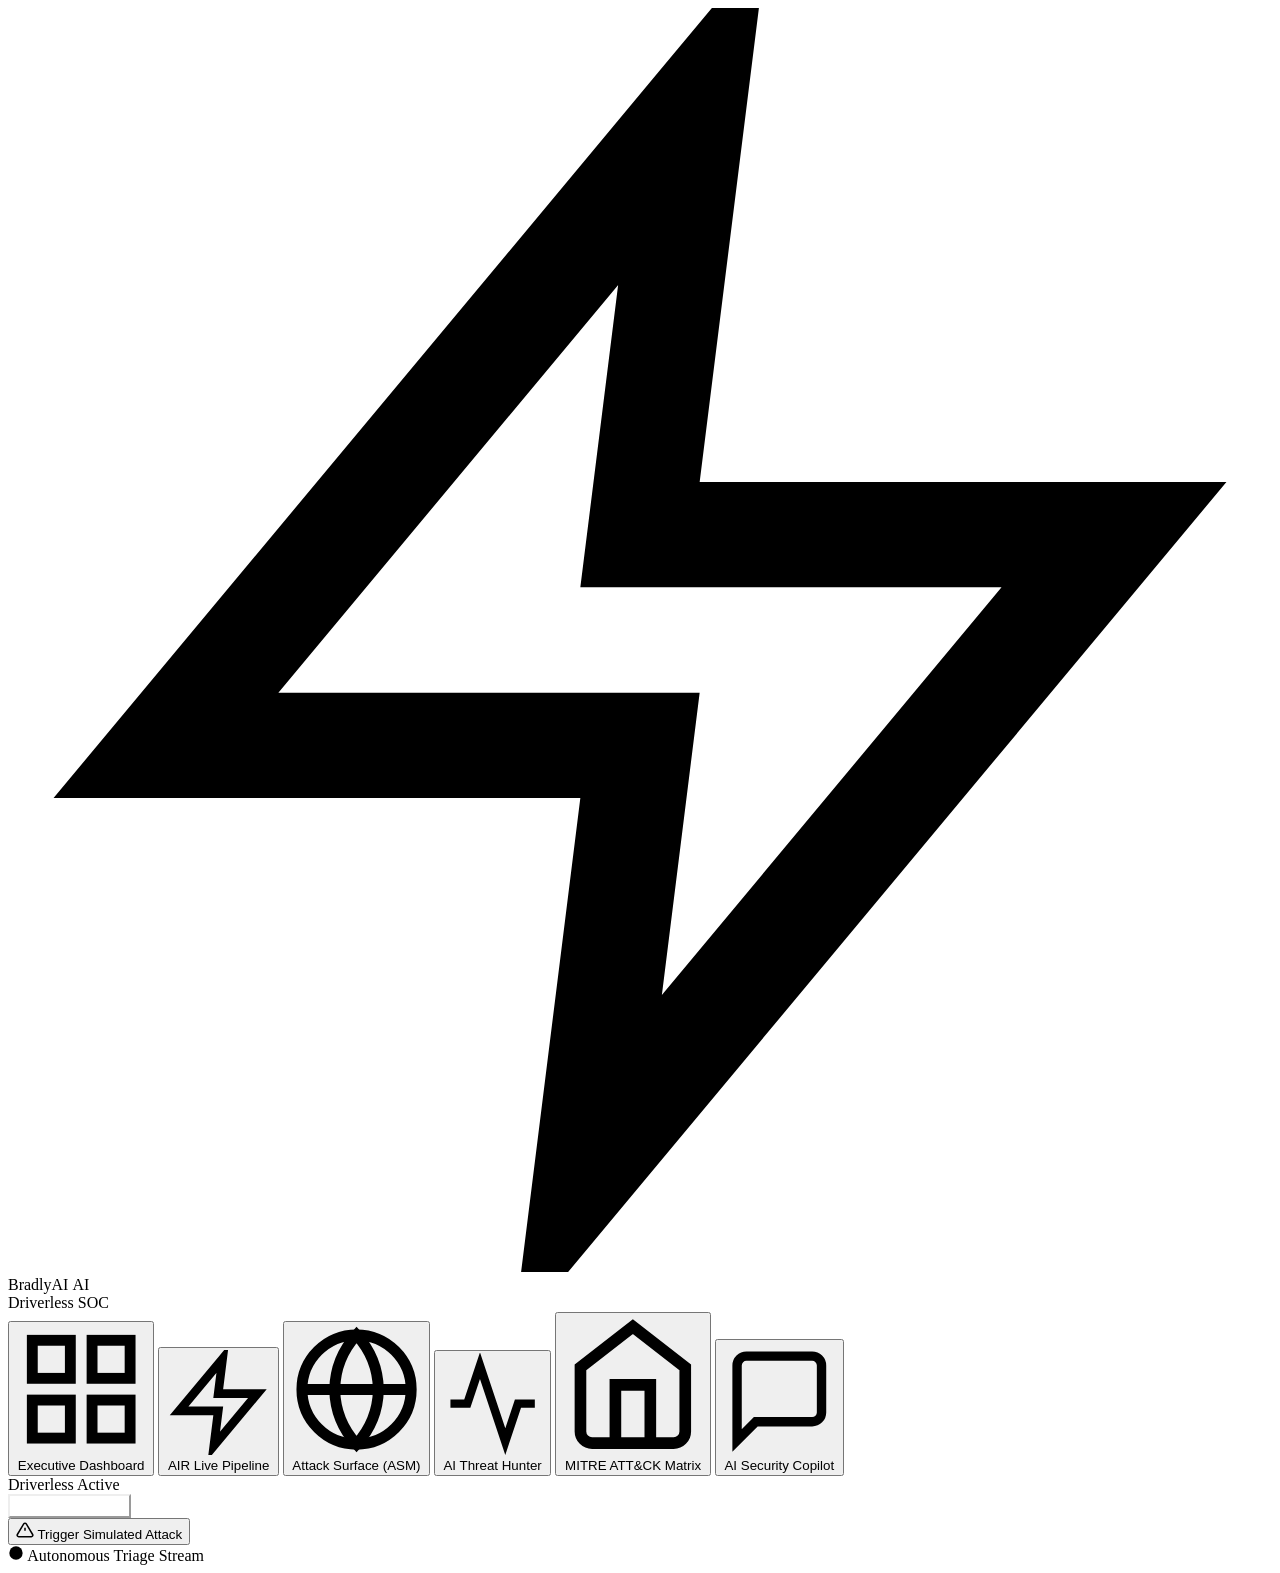
==== bradlyai/static/index.html @ 6507f7ed "rollback: remove SIEM Incidents tab, restore stable 6-tab dashboard" ====
<!DOCTYPE html>
<html lang="en">
<head>
    <meta charset="UTF-8">
    <meta name="viewport" content="width=device-width, initial-scale=1.0">
    <title>BradlyAI - Autonomous Driverless SOC & Incident Response Platform</title>
    <link rel="stylesheet" href="style.css">
    <style>
        /* CSS animations for interactive SVGs and loaders */
        @keyframes spin {
            from { transform: rotate(0deg); }
            to { transform: rotate(360deg); }
        }
        .animation-spin {
            animation: spin 1s linear infinite;
        }
        @keyframes pulse {
            0%, 100% { opacity: 1; transform: scale(1); }
            50% { opacity: 0.7; transform: scale(0.95); }
        }
        .animation-pulse {
            animation: pulse 2s cubic-bezier(0.4, 0, 0.6, 1) infinite;
        }
    </style>
</head>
<body>

    <!-- Header & App Navigation -->
    <header>
        <div class="logo-container" onclick="app.switchTab('dashboard')">
            <div class="logo-hex">
                <svg viewBox="0 0 24 24" fill="none" stroke="currentColor" stroke-width="2"><polygon points="13 2 3 14 12 14 11 22 21 10 12 10 13 2"/></svg>
            </div>
            <div class="logo-text">
                BradlyAI <span style="font-weight: 300;">AI</span>
            </div>
            <span class="logo-tag">Driverless SOC</span>
        </div>

        <nav class="nav-tabs">
            <button class="nav-btn active" data-tab="dashboard">
                <svg viewBox="0 0 24 24" fill="none" stroke="currentColor" stroke-width="2"><rect x="3" y="3" width="7" height="7"/><rect x="14" y="3" width="7" height="7"/><rect x="14" y="14" width="7" height="7"/><rect x="3" y="14" width="7" height="7"/></svg>
                <span>Executive Dashboard</span>
            </button>
            <button class="nav-btn" data-tab="air">
                <svg viewBox="0 0 24 24" fill="none" stroke="currentColor" stroke-width="2"><polygon points="13 2 3 14 12 14 11 22 21 10 12 10 13 2"/></svg>
                <span>AIR Live Pipeline</span>
            </button>
            <button class="nav-btn" data-tab="asm">
                <svg viewBox="0 0 24 24" fill="none" stroke="currentColor" stroke-width="2"><circle cx="12" cy="12" r="10"/><line x1="2" y1="12" x2="22" y2="12"/><path d="M12 2a15.3 15.3 0 0 1 4 10 15.3 15.3 0 0 1-4 10 15.3 15.3 0 0 1-4-10 15.3 15.3 0 0 1 4-10z"/></svg>
                <span>Attack Surface (ASM)</span>
            </button>
            <button class="nav-btn" data-tab="forensics">
                <svg viewBox="0 0 24 24" fill="none" stroke="currentColor" stroke-width="2"><polyline points="22 12 18 12 15 21 9 3 6 12 2 12"/></svg>
                <span>AI Threat Hunter</span>
            </button>
            <button class="nav-btn" data-tab="mitre">
                <svg viewBox="0 0 24 24" fill="none" stroke="currentColor" stroke-width="2"><path d="M3 9l9-7 9 7v11a2 2 0 0 1-2 2H5a2 2 0 0 1-2-2z"/><polyline points="9 22 9 12 15 12 15 22"/></svg>
                <span>MITRE ATT&CK Matrix</span>
            </button>
            <button class="nav-btn" data-tab="copilot">
                <svg viewBox="0 0 24 24" fill="none" stroke="currentColor" stroke-width="2"><path d="M21 15a2 2 0 0 1-2 2H7l-4 4V5a2 2 0 0 1 2-2h14a2 2 0 0 1 2 2z"/></svg>
                <span>AI Security Copilot</span>
            </button>
        </nav>

        <div class="header-actions">
            <div class="driverless-badge">
                <span class="status-dot"></span>
                <span>Driverless Active</span>
            </div>

            <button onclick="app.openSettingsModal()" class="btn-filter" style="background:rgba(255,255,255,0.05); border-color:var(--border-color); color:white; display:flex; align-items:center; gap:8px;">
                <svg viewBox="0 0 24 24" fill="none" stroke="currentColor" stroke-width="2" width="18" height="18"><circle cx="12" cy="12" r="3"/><path d="M19.4 15a1.65 1.65 0 0 0 .33 1.82l.06.06a2 2 0 0 1 0 2.83 2 2 0 0 1-2.83 0l-.06-.06a1.65 1.65 0 0 0-1.82-.33 1.65 1.65 0 0 0-1 1.51V21a2 2 0 0 1-2 2 2 2 0 0 1-2-2v-.09A1.65 1.65 0 0 0 9 19.4a1.65 1.65 0 0 0-1.82.33l-.06.06a2 2 0 0 1-2.83 0 2 2 0 0 1 0-2.83l.06-.06a1.65 1.65 0 0 0 .33-1.82 1.65 1.65 0 0 0-1.51-1H3a2 2 0 0 1-2-2 2 2 0 0 1 2-2h.09A1.65 1.65 0 0 0 4.6 9a1.65 1.65 0 0 0-.33-1.82l-.06-.06a2 2 0 0 1 0-2.83 2 2 0 0 1 2.83 0l.06.06a1.65 1.65 0 0 0 1.82.33H9a1.65 1.65 0 0 0 1-1.51V3a2 2 0 0 1 2-2 2 2 0 0 1 2 2v.09a1.65 1.65 0 0 0 1 1.51 1.65 1.65 0 0 0 1.82-.33l.06-.06a2 2 0 0 1 2.83 0 2 2 0 0 1 0 2.83l-.06.06a1.65 1.65 0 0 0-.33 1.82V9a1.65 1.65 0 0 0 1.51 1H21a2 2 0 0 1 2 2 2 2 0 0 1-2 2h-.09a1.65 1.65 0 0 0-1.51 1z"/></svg>
                <span>SOC Settings</span>
            </button>

            <button id="btn-trigger-sim" class="btn-trigger-attack">
                <svg viewBox="0 0 24 24" fill="none" stroke="currentColor" stroke-width="2" width="18" height="18"><path d="M10.29 3.86L1.82 18a2 2 0 0 0 1.71 3h16.94a2 2 0 0 0 1.71-3L13.71 3.86a2 2 0 0 0-3.42 0z"/><line x1="12" y1="9" x2="12" y2="13"/><line x1="12" y1="17" x2="12.01" y2="17"/></svg>
                <span>Trigger Simulated Attack</span>
            </button>
        </div>
    </header>

    <!-- Real-time Security Marquee Banner -->
    <div class="security-ticker">
        <div class="ticker-label">
            <svg viewBox="0 0 24 24" fill="currentColor" width="16" height="16"><circle cx="12" cy="12" r="10"/></svg>
            <span>Autonomous Triage Stream</span>
        </div>
        <div class="ticker-content" id="ticker-content">
            <!-- Populated by JS -->
        </div>
    </div>

    <!-- Main Dynamic Application Content Area -->
    <main>
        <!-- Top Stats (Visible across core views) -->
        <div class="stats-grid" id="stats-grid">
            <!-- Populated by JS -->
        </div>

        <div id="main-content">
            <!-- Dynamic Tab View Rendered by JS -->
        </div>
    </main>

    <!-- Modals Overlay Container -->
    <div class="modal-overlay" id="modal-overlay">
        <div class="modal-card" id="modal-card">
            <!-- Populated by JS -->
        </div>
    </div>

    <!-- Emergency Attack Simulation Modal Overlay -->
    <div class="modal-overlay" id="sim-modal-overlay">
    </div>

    <!-- SOC Advanced System Settings Modal Overlay -->
    <div class="modal-overlay" id="settings-modal-overlay">
        <div class="modal-card" id="settings-modal-card">
        </div>
    </div>

    <!-- App Data & Logic Scripts -->
    <script src="data.js"></script>
    <script src="app.js"></script>
</body>
</html>
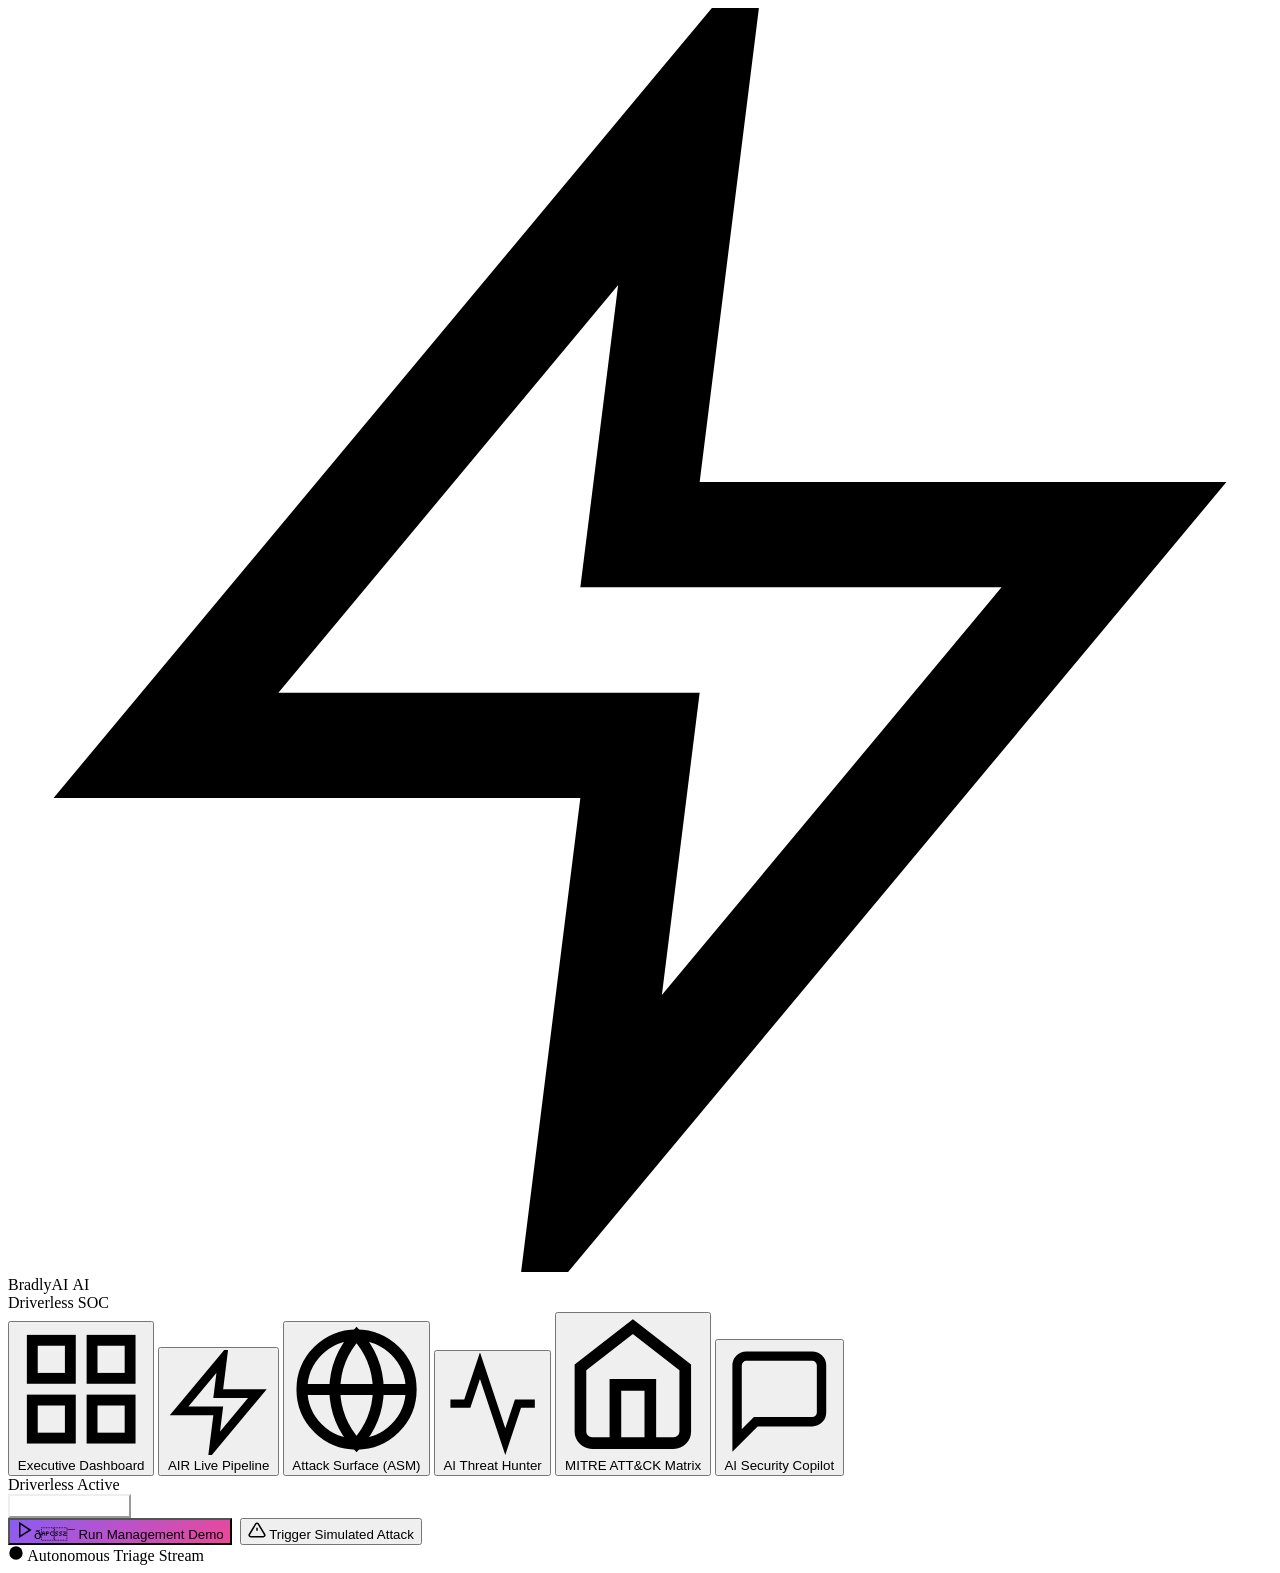
==== commit da196c3f: "feat: dynamic stats cards + Run Management Demo button - Stats now fetch from API (critical threats," ====
--- a/bradlyai/static/index.html
+++ b/bradlyai/static/index.html
@@ -75,7 +75,7 @@
                 <span>SOC Settings</span>
             </button>
 
-            <button id="btn-trigger-sim" class="btn-trigger-attack">
+            <button id="btn-run-demo" class="btn-trigger-attack" style="background:linear-gradient(135deg, #8b5cf6, #ec4899);margin-right:8px;" onclick="app.runManagementDemo()"><svg viewBox="0 0 24 24" fill="none" stroke="currentColor" stroke-width="2" width="18" height="18"><polygon points="5 3 19 12 5 21 5 3"/></svg><span>ð¯ Run Management Demo</span></button><button id="btn-trigger-sim" class="btn-trigger-attack">
                 <svg viewBox="0 0 24 24" fill="none" stroke="currentColor" stroke-width="2" width="18" height="18"><path d="M10.29 3.86L1.82 18a2 2 0 0 0 1.71 3h16.94a2 2 0 0 0 1.71-3L13.71 3.86a2 2 0 0 0-3.42 0z"/><line x1="12" y1="9" x2="12" y2="13"/><line x1="12" y1="17" x2="12.01" y2="17"/></svg>
                 <span>Trigger Simulated Attack</span>
             </button>
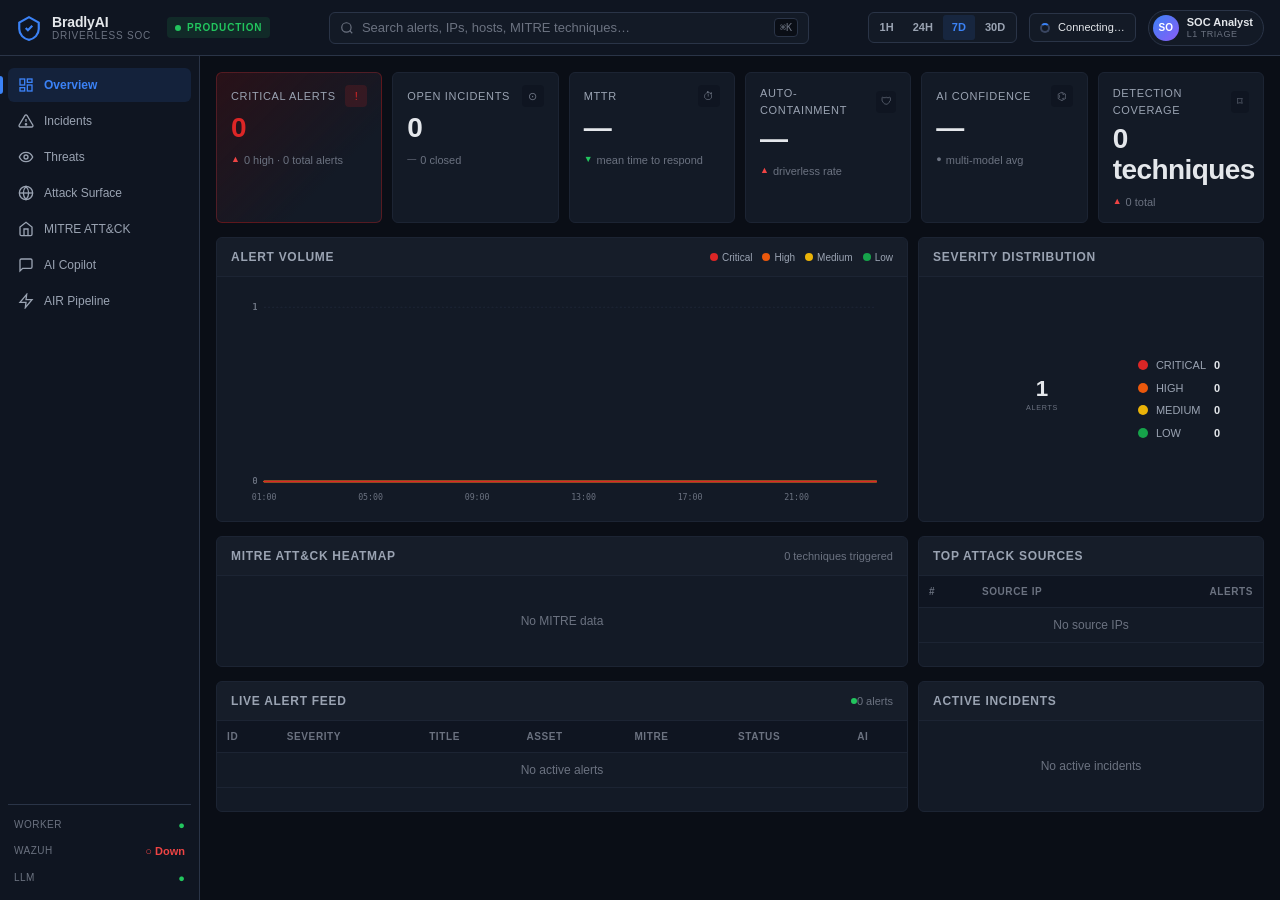
==== commit 5a5a51f8: "feat: industry-grade SOC dashboard + production deployment toolkit Dashboard rewrite (Splunk ES / Mi" ====
--- a/bradlyai/static/index.html
+++ b/bradlyai/static/index.html
@@ -1,129 +1,450 @@
 <!DOCTYPE html>
 <html lang="en">
 <head>
-    <meta charset="UTF-8">
-    <meta name="viewport" content="width=device-width, initial-scale=1.0">
-    <title>BradlyAI - Autonomous Driverless SOC & Incident Response Platform</title>
-    <link rel="stylesheet" href="style.css">
-    <style>
-        /* CSS animations for interactive SVGs and loaders */
-        @keyframes spin {
-            from { transform: rotate(0deg); }
-            to { transform: rotate(360deg); }
-        }
-        .animation-spin {
-            animation: spin 1s linear infinite;
-        }
-        @keyframes pulse {
-            0%, 100% { opacity: 1; transform: scale(1); }
-            50% { opacity: 0.7; transform: scale(0.95); }
-        }
-        .animation-pulse {
-            animation: pulse 2s cubic-bezier(0.4, 0, 0.6, 1) infinite;
-        }
-    </style>
+  <meta charset="UTF-8" />
+  <meta name="viewport" content="width=device-width, initial-scale=1.0" />
+  <title>BradlyAI SOC — Security Operations Center</title>
+  <link rel="stylesheet" href="style.css" />
 </head>
 <body>
-
-    <!-- Header & App Navigation -->
-    <header>
-        <div class="logo-container" onclick="app.switchTab('dashboard')">
-            <div class="logo-hex">
-                <svg viewBox="0 0 24 24" fill="none" stroke="currentColor" stroke-width="2"><polygon points="13 2 3 14 12 14 11 22 21 10 12 10 13 2"/></svg>
-            </div>
-            <div class="logo-text">
-                BradlyAI <span style="font-weight: 300;">AI</span>
-            </div>
-            <span class="logo-tag">Driverless SOC</span>
-        </div>
-
-        <nav class="nav-tabs">
-            <button class="nav-btn active" data-tab="dashboard">
-                <svg viewBox="0 0 24 24" fill="none" stroke="currentColor" stroke-width="2"><rect x="3" y="3" width="7" height="7"/><rect x="14" y="3" width="7" height="7"/><rect x="14" y="14" width="7" height="7"/><rect x="3" y="14" width="7" height="7"/></svg>
-                <span>Executive Dashboard</span>
-            </button>
-            <button class="nav-btn" data-tab="air">
-                <svg viewBox="0 0 24 24" fill="none" stroke="currentColor" stroke-width="2"><polygon points="13 2 3 14 12 14 11 22 21 10 12 10 13 2"/></svg>
-                <span>AIR Live Pipeline</span>
-            </button>
-            <button class="nav-btn" data-tab="asm">
-                <svg viewBox="0 0 24 24" fill="none" stroke="currentColor" stroke-width="2"><circle cx="12" cy="12" r="10"/><line x1="2" y1="12" x2="22" y2="12"/><path d="M12 2a15.3 15.3 0 0 1 4 10 15.3 15.3 0 0 1-4 10 15.3 15.3 0 0 1-4-10 15.3 15.3 0 0 1 4-10z"/></svg>
-                <span>Attack Surface (ASM)</span>
-            </button>
-            <button class="nav-btn" data-tab="forensics">
-                <svg viewBox="0 0 24 24" fill="none" stroke="currentColor" stroke-width="2"><polyline points="22 12 18 12 15 21 9 3 6 12 2 12"/></svg>
-                <span>AI Threat Hunter</span>
-            </button>
-            <button class="nav-btn" data-tab="mitre">
-                <svg viewBox="0 0 24 24" fill="none" stroke="currentColor" stroke-width="2"><path d="M3 9l9-7 9 7v11a2 2 0 0 1-2 2H5a2 2 0 0 1-2-2z"/><polyline points="9 22 9 12 15 12 15 22"/></svg>
-                <span>MITRE ATT&CK Matrix</span>
-            </button>
-            <button class="nav-btn" data-tab="copilot">
-                <svg viewBox="0 0 24 24" fill="none" stroke="currentColor" stroke-width="2"><path d="M21 15a2 2 0 0 1-2 2H7l-4 4V5a2 2 0 0 1 2-2h14a2 2 0 0 1 2 2z"/></svg>
-                <span>AI Security Copilot</span>
-            </button>
-        </nav>
-
-        <div class="header-actions">
-            <div class="driverless-badge">
-                <span class="status-dot"></span>
-                <span>Driverless Active</span>
-            </div>
-
-            <button onclick="app.openSettingsModal()" class="btn-filter" style="background:rgba(255,255,255,0.05); border-color:var(--border-color); color:white; display:flex; align-items:center; gap:8px;">
-                <svg viewBox="0 0 24 24" fill="none" stroke="currentColor" stroke-width="2" width="18" height="18"><circle cx="12" cy="12" r="3"/><path d="M19.4 15a1.65 1.65 0 0 0 .33 1.82l.06.06a2 2 0 0 1 0 2.83 2 2 0 0 1-2.83 0l-.06-.06a1.65 1.65 0 0 0-1.82-.33 1.65 1.65 0 0 0-1 1.51V21a2 2 0 0 1-2 2 2 2 0 0 1-2-2v-.09A1.65 1.65 0 0 0 9 19.4a1.65 1.65 0 0 0-1.82.33l-.06.06a2 2 0 0 1-2.83 0 2 2 0 0 1 0-2.83l.06-.06a1.65 1.65 0 0 0 .33-1.82 1.65 1.65 0 0 0-1.51-1H3a2 2 0 0 1-2-2 2 2 0 0 1 2-2h.09A1.65 1.65 0 0 0 4.6 9a1.65 1.65 0 0 0-.33-1.82l-.06-.06a2 2 0 0 1 0-2.83 2 2 0 0 1 2.83 0l.06.06a1.65 1.65 0 0 0 1.82.33H9a1.65 1.65 0 0 0 1-1.51V3a2 2 0 0 1 2-2 2 2 0 0 1 2 2v.09a1.65 1.65 0 0 0 1 1.51 1.65 1.65 0 0 0 1.82-.33l.06-.06a2 2 0 0 1 2.83 0 2 2 0 0 1 0 2.83l-.06.06a1.65 1.65 0 0 0-.33 1.82V9a1.65 1.65 0 0 0 1.51 1H21a2 2 0 0 1 2 2 2 2 0 0 1-2 2h-.09a1.65 1.65 0 0 0-1.51 1z"/></svg>
-                <span>SOC Settings</span>
-            </button>
-
-            <button id="btn-run-demo" class="btn-trigger-attack" style="background:linear-gradient(135deg, #8b5cf6, #ec4899);margin-right:8px;" onclick="app.runManagementDemo()"><svg viewBox="0 0 24 24" fill="none" stroke="currentColor" stroke-width="2" width="18" height="18"><polygon points="5 3 19 12 5 21 5 3"/></svg><span>ð¯ Run Management Demo</span></button><button id="btn-trigger-sim" class="btn-trigger-attack">
-                <svg viewBox="0 0 24 24" fill="none" stroke="currentColor" stroke-width="2" width="18" height="18"><path d="M10.29 3.86L1.82 18a2 2 0 0 0 1.71 3h16.94a2 2 0 0 0 1.71-3L13.71 3.86a2 2 0 0 0-3.42 0z"/><line x1="12" y1="9" x2="12" y2="13"/><line x1="12" y1="17" x2="12.01" y2="17"/></svg>
-                <span>Trigger Simulated Attack</span>
-            </button>
-        </div>
-    </header>
-
-    <!-- Real-time Security Marquee Banner -->
-    <div class="security-ticker">
-        <div class="ticker-label">
-            <svg viewBox="0 0 24 24" fill="currentColor" width="16" height="16"><circle cx="12" cy="12" r="10"/></svg>
-            <span>Autonomous Triage Stream</span>
-        </div>
-        <div class="ticker-content" id="ticker-content">
-            <!-- Populated by JS -->
-        </div>
+  <!-- ============================== TOP BAR ============================== -->
+  <header class="topbar">
+    <div class="topbar-left">
+      <div class="brand">
+        <svg class="brand-logo" viewBox="0 0 24 24" fill="none" stroke="currentColor" stroke-width="2">
+          <path d="M12 2L3 7v6c0 5 4 9 9 10 5-1 9-5 9-10V7l-9-5z" />
+          <path d="M9 12l2 2 4-4" />
+        </svg>
+        <div class="brand-text">
+          <span class="brand-name">BradlyAI</span>
+          <span class="brand-sub">Driverless SOC</span>
+        </div>
+      </div>
+      <div class="env-badge"><span class="env-dot"></span>PRODUCTION</div>
     </div>
 
-    <!-- Main Dynamic Application Content Area -->
-    <main>
-        <!-- Top Stats (Visible across core views) -->
-        <div class="stats-grid" id="stats-grid">
-            <!-- Populated by JS -->
-        </div>
-
-        <div id="main-content">
-            <!-- Dynamic Tab View Rendered by JS -->
-        </div>
+    <div class="topbar-center">
+      <div class="global-search">
+        <svg viewBox="0 0 24 24" fill="none" stroke="currentColor" stroke-width="2"><circle cx="11" cy="11" r="8" /><line x1="21" y1="21" x2="16.65" y2="16.65" /></svg>
+        <input type="text" placeholder="Search alerts, IPs, hosts, MITRE techniques…" id="globalSearch" />
+        <kbd>⌘K</kbd>
+      </div>
+    </div>
+
+    <div class="topbar-right">
+      <div class="time-range" id="timeRange">
+        <button class="tr-btn" data-range="1h">1H</button>
+        <button class="tr-btn" data-range="24h">24H</button>
+        <button class="tr-btn active" data-range="7d">7D</button>
+        <button class="tr-btn" data-range="30d">30D</button>
+      </div>
+      <div class="status-pill" id="healthPill">
+        <span class="spinner"></span>
+        <span class="pill-text">Connecting…</span>
+      </div>
+      <div class="user-chip">
+        <div class="user-avatar">SO</div>
+        <div class="user-info">
+          <span class="user-name">SOC Analyst</span>
+          <span class="user-role">L1 Triage</span>
+        </div>
+      </div>
+    </div>
+  </header>
+
+  <!-- ============================== APP SHELL ============================== -->
+  <div class="app-shell">
+    <!-- ============== SIDEBAR ============== -->
+    <aside class="sidebar">
+      <nav class="nav">
+        <button class="nav-item active" data-tab="overview">
+          <svg viewBox="0 0 24 24" fill="none" stroke="currentColor" stroke-width="2"><rect x="3" y="3" width="7" height="9" /><rect x="14" y="3" width="7" height="5" /><rect x="14" y="12" width="7" height="9" /><rect x="3" y="16" width="7" height="5" /></svg>
+          <span>Overview</span>
+        </button>
+        <button class="nav-item" data-tab="incidents">
+          <svg viewBox="0 0 24 24" fill="none" stroke="currentColor" stroke-width="2"><path d="M10.29 3.86L1.82 18a2 2 0 0 0 1.71 3h16.94a2 2 0 0 0 1.71-3L13.71 3.86a2 2 0 0 0-3.42 0z" /><line x1="12" y1="9" x2="12" y2="13" /><circle cx="12" cy="17" r="1" /></svg>
+          <span>Incidents</span>
+          <span class="nav-badge" id="badge-incidents">0</span>
+        </button>
+        <button class="nav-item" data-tab="threats">
+          <svg viewBox="0 0 24 24" fill="none" stroke="currentColor" stroke-width="2"><path d="M2 12s3-7 10-7 10 7 10 7-3 7-10 7-10-7-10-7z" /><circle cx="12" cy="12" r="3" /></svg>
+          <span>Threats</span>
+          <span class="nav-badge" id="badge-threats">0</span>
+        </button>
+        <button class="nav-item" data-tab="assets">
+          <svg viewBox="0 0 24 24" fill="none" stroke="currentColor" stroke-width="2"><circle cx="12" cy="12" r="10" /><line x1="2" y1="12" x2="22" y2="12" /><path d="M12 2a15 15 0 0 1 4 10 15 15 0 0 1-4 10 15 15 0 0 1-4-10 15 15 0 0 1 4-10z" /></svg>
+          <span>Attack Surface</span>
+        </button>
+        <button class="nav-item" data-tab="mitre">
+          <svg viewBox="0 0 24 24" fill="none" stroke="currentColor" stroke-width="2"><path d="M3 9l9-7 9 7v11a2 2 0 0 1-2 2H5a2 2 0 0 1-2-2z" /><polyline points="9 22 9 12 15 12 15 22" /></svg>
+          <span>MITRE ATT&CK</span>
+        </button>
+        <button class="nav-item" data-tab="copilot">
+          <svg viewBox="0 0 24 24" fill="none" stroke="currentColor" stroke-width="2"><path d="M21 15a2 2 0 0 1-2 2H7l-4 4V5a2 2 0 0 1 2-2h14a2 2 0 0 1 2 2z" /></svg>
+          <span>AI Copilot</span>
+        </button>
+        <button class="nav-item" data-tab="air">
+          <svg viewBox="0 0 24 24" fill="none" stroke="currentColor" stroke-width="2"><polygon points="13 2 3 14 12 14 11 22 21 10 12 10 13 2" /></svg>
+          <span>AIR Pipeline</span>
+        </button>
+      </nav>
+
+      <div class="sidebar-footer">
+        <div class="footer-stat">
+          <span class="footer-label">Worker</span>
+          <span class="footer-value" id="workerStatus">●</span>
+        </div>
+        <div class="footer-stat">
+          <span class="footer-label">Wazuh</span>
+          <span class="footer-value" id="wazuhStatus">●</span>
+        </div>
+        <div class="footer-stat">
+          <span class="footer-label">LLM</span>
+          <span class="footer-value" id="llmStatus">●</span>
+        </div>
+      </div>
+    </aside>
+
+    <!-- ============== MAIN ============== -->
+    <main class="main">
+      <!-- =========== OVERVIEW TAB =========== -->
+      <section class="tab active" data-tab="overview">
+        <!-- KPI strip -->
+        <div class="kpi-strip">
+          <div class="kpi-card sev-critical">
+            <div class="kpi-header">
+              <span class="kpi-label">Critical Alerts</span>
+              <span class="kpi-icon critical">!</span>
+            </div>
+            <div class="kpi-value" id="kpi-critical">0</div>
+            <div class="kpi-delta">
+              <span class="delta-arrow up">▲</span>
+              <span id="kpi-critical-delta">+0 in last hour</span>
+            </div>
+          </div>
+          <div class="kpi-card">
+            <div class="kpi-header">
+              <span class="kpi-label">Open Incidents</span>
+              <span class="kpi-icon">⊙</span>
+            </div>
+            <div class="kpi-value" id="kpi-incidents">0</div>
+            <div class="kpi-delta">
+              <span class="delta-arrow stable">—</span>
+              <span id="kpi-incidents-delta">0 open / 0 closed</span>
+            </div>
+          </div>
+          <div class="kpi-card">
+            <div class="kpi-header">
+              <span class="kpi-label">MTTR</span>
+              <span class="kpi-icon">⏱</span>
+            </div>
+            <div class="kpi-value" id="kpi-mttr">—</div>
+            <div class="kpi-delta">
+              <span class="delta-arrow down">▼</span>
+              <span id="kpi-mttr-delta">mean time to respond</span>
+            </div>
+          </div>
+          <div class="kpi-card">
+            <div class="kpi-header">
+              <span class="kpi-label">Auto-Containment</span>
+              <span class="kpi-icon">🛡</span>
+            </div>
+            <div class="kpi-value" id="kpi-contain">—</div>
+            <div class="kpi-delta">
+              <span class="delta-arrow up">▲</span>
+              <span id="kpi-contain-delta">driverless rate</span>
+            </div>
+          </div>
+          <div class="kpi-card">
+            <div class="kpi-header">
+              <span class="kpi-label">AI Confidence</span>
+              <span class="kpi-icon">⌬</span>
+            </div>
+            <div class="kpi-value" id="kpi-confidence">—</div>
+            <div class="kpi-delta">
+              <span class="delta-arrow stable">●</span>
+              <span id="kpi-confidence-delta">multi-model avg</span>
+            </div>
+          </div>
+          <div class="kpi-card">
+            <div class="kpi-header">
+              <span class="kpi-label">Detection Coverage</span>
+              <span class="kpi-icon">⌑</span>
+            </div>
+            <div class="kpi-value" id="kpi-coverage">—</div>
+            <div class="kpi-delta">
+              <span class="delta-arrow up">▲</span>
+              <span id="kpi-coverage-delta">active rules</span>
+            </div>
+          </div>
+        </div>
+
+        <!-- Row 1: timeline + severity -->
+        <div class="grid-row">
+          <div class="card card-large">
+            <div class="card-header">
+              <h3 class="card-title">Alert Volume</h3>
+              <div class="card-actions">
+                <span class="legend"><span class="dot critical"></span>Critical</span>
+                <span class="legend"><span class="dot high"></span>High</span>
+                <span class="legend"><span class="dot medium"></span>Medium</span>
+                <span class="legend"><span class="dot low"></span>Low</span>
+              </div>
+            </div>
+            <div class="card-body">
+              <svg id="chartTimeline" viewBox="0 0 800 240" preserveAspectRatio="none" class="chart"></svg>
+            </div>
+          </div>
+          <div class="card">
+            <div class="card-header">
+              <h3 class="card-title">Severity Distribution</h3>
+            </div>
+            <div class="card-body donut-body">
+              <svg id="chartSeverity" viewBox="0 0 200 200" class="chart-donut"></svg>
+              <div class="donut-legend" id="severityLegend"></div>
+            </div>
+          </div>
+        </div>
+
+        <!-- Row 2: MITRE heatmap + top sources -->
+        <div class="grid-row">
+          <div class="card card-large">
+            <div class="card-header">
+              <h3 class="card-title">MITRE ATT&CK Heatmap</h3>
+              <span class="card-sub" id="mitreCount">0 techniques triggered</span>
+            </div>
+            <div class="card-body mitre-body" id="mitreHeatmap"></div>
+          </div>
+          <div class="card">
+            <div class="card-header">
+              <h3 class="card-title">Top Attack Sources</h3>
+            </div>
+            <div class="card-body table-body">
+              <table class="data-table" id="topSourcesTable">
+                <thead><tr><th>#</th><th>Source IP</th><th class="num">Alerts</th></tr></thead>
+                <tbody></tbody>
+              </table>
+            </div>
+          </div>
+        </div>
+
+        <!-- Row 3: live alerts + active incidents -->
+        <div class="grid-row">
+          <div class="card card-large">
+            <div class="card-header">
+              <h3 class="card-title">Live Alert Feed</h3>
+              <span class="live-dot"></span>
+              <span class="card-sub" id="alertFeedCount">0 alerts</span>
+            </div>
+            <div class="card-body table-body">
+              <table class="data-table" id="alertFeedTable">
+                <thead><tr>
+                  <th>ID</th>
+                  <th>Severity</th>
+                  <th>Title</th>
+                  <th>Asset</th>
+                  <th>MITRE</th>
+                  <th>Status</th>
+                  <th>AI</th>
+                </tr></thead>
+                <tbody></tbody>
+              </table>
+            </div>
+          </div>
+          <div class="card">
+            <div class="card-header">
+              <h3 class="card-title">Active Incidents</h3>
+            </div>
+            <div class="card-body incident-list" id="incidentList"></div>
+          </div>
+        </div>
+      </section>
+
+      <!-- =========== INCIDENTS TAB =========== -->
+      <section class="tab" data-tab="incidents">
+        <div class="page-header">
+          <div>
+            <h2 class="page-title">Incident Management</h2>
+            <p class="page-sub">Full incident lifecycle with AI-driven investigation and closure</p>
+          </div>
+          <div class="page-actions">
+            <button class="btn btn-secondary" id="btnTriggerSim">+ Simulate Attack</button>
+            <button class="btn btn-primary" id="btnRunPipeline">▶ Run AIR Pipeline</button>
+          </div>
+        </div>
+        <div class="grid-row">
+          <div class="card card-full">
+            <div class="card-header">
+              <h3 class="card-title">All Incidents</h3>
+            </div>
+            <div class="card-body table-body">
+              <table class="data-table" id="incidentsTable">
+                <thead><tr>
+                  <th>ID</th><th>Severity</th><th>Title</th><th>Status</th>
+                  <th>Source</th><th>MITRE</th><th>Evidence</th><th>Updated</th>
+                </tr></thead>
+                <tbody></tbody>
+              </table>
+            </div>
+          </div>
+        </div>
+      </section>
+
+      <!-- =========== THREATS TAB =========== -->
+      <section class="tab" data-tab="threats">
+        <div class="page-header">
+          <div>
+            <h2 class="page-title">Threat Explorer</h2>
+            <p class="page-sub">All security alerts with storyline forensics</p>
+          </div>
+          <div class="page-actions">
+            <input type="text" placeholder="Filter…" class="filter-input" id="threatFilter" />
+          </div>
+        </div>
+        <div class="grid-row">
+          <div class="card card-full">
+            <div class="card-body table-body">
+              <table class="data-table" id="threatsTable">
+                <thead><tr>
+                  <th>ID</th><th>Severity</th><th>Title</th><th>Endpoint</th>
+                  <th>Source IP</th><th>MITRE</th><th>Status</th><th>Confidence</th><th>Time</th>
+                </tr></thead>
+                <tbody></tbody>
+              </table>
+            </div>
+          </div>
+        </div>
+      </section>
+
+      <!-- =========== ASSETS TAB =========== -->
+      <section class="tab" data-tab="assets">
+        <div class="page-header">
+          <div>
+            <h2 class="page-title">Attack Surface Management</h2>
+            <p class="page-sub">External & internal asset inventory with risk scoring</p>
+          </div>
+          <div class="page-actions">
+            <button class="btn btn-secondary" id="btnRescan">↻ Rescan All</button>
+          </div>
+        </div>
+        <div class="grid-row grid-3">
+          <div class="card">
+            <div class="card-header"><h3 class="card-title">Risk Score</h3></div>
+            <div class="card-body donut-body">
+              <svg id="chartAssetRisk" viewBox="0 0 200 200" class="chart-donut"></svg>
+              <div class="donut-legend" id="assetRiskLegend"></div>
+            </div>
+          </div>
+          <div class="card card-double">
+            <div class="card-header"><h3 class="card-title">Asset Inventory</h3></div>
+            <div class="card-body table-body">
+              <table class="data-table" id="assetsTable">
+                <thead><tr>
+                  <th>Asset</th><th>Type</th><th>IP / Endpoint</th>
+                  <th>Owner</th><th>Risk</th><th>Vulns</th><th>Status</th>
+                </tr></thead>
+                <tbody></tbody>
+              </table>
+            </div>
+          </div>
+        </div>
+      </section>
+
+      <!-- =========== MITRE TAB =========== -->
+      <section class="tab" data-tab="mitre">
+        <div class="page-header">
+          <div>
+            <h2 class="page-title">MITRE ATT&CK Coverage</h2>
+            <p class="page-sub">Detection coverage across adversary tactics and techniques</p>
+          </div>
+        </div>
+        <div class="grid-row">
+          <div class="card card-full">
+            <div class="card-body mitre-body" id="mitreMatrixFull"></div>
+          </div>
+        </div>
+      </section>
+
+      <!-- =========== COPILOT TAB =========== -->
+      <section class="tab" data-tab="copilot">
+        <div class="page-header">
+          <div>
+            <h2 class="page-title">AI Security Copilot</h2>
+            <p class="page-sub">Natural-language security analyst powered by LLM</p>
+          </div>
+          <div class="page-actions">
+            <span class="llm-pill" id="llmPill">●</span>
+          </div>
+        </div>
+        <div class="grid-row">
+          <div class="card card-full copilot-shell">
+            <div class="card-body copilot-body">
+              <div class="chat-stream" id="chatStream">
+                <div class="chat-msg system">
+                  <div class="chat-avatar">⛨</div>
+                  <div class="chat-bubble">
+                    Hello, SOC Analyst. I'm BradlyAI Copilot. Ask me about active threats, asset risk, MITRE techniques, or request a threat-hunt summary.
+                  </div>
+                </div>
+              </div>
+              <div class="chat-quick">
+                <button class="quick-prompt" data-q="Summarize the top 3 active threats and recommend containment actions.">Summarize top threats</button>
+                <button class="quick-prompt" data-q="Which assets are most at risk right now and why?">Top risky assets</button>
+                <button class="quick-prompt" data-q="List the MITRE techniques observed in the last 24h with frequency.">MITRE frequency</button>
+                <button class="quick-prompt" data-q="Generate a hunt hypothesis based on current alert storyline data.">Hunt hypothesis</button>
+              </div>
+              <form class="chat-input" id="chatForm">
+                <input type="text" id="chatBox" placeholder="Ask the copilot…" autocomplete="off" />
+                <button type="submit" class="btn btn-primary">Send</button>
+              </form>
+            </div>
+          </div>
+        </div>
+      </section>
+
+      <!-- =========== AIR PIPELINE TAB =========== -->
+      <section class="tab" data-tab="air">
+        <div class="page-header">
+          <div>
+            <h2 class="page-title">Automated Incident Response (AIR)</h2>
+            <p class="page-sub">Driverless end-to-end response pipeline simulation</p>
+          </div>
+          <div class="page-actions">
+            <button class="btn btn-secondary" data-scenario="0">▶ APT29 Lateral Movement</button>
+            <button class="btn btn-secondary" data-scenario="1">▶ Zero-Day Supply Chain</button>
+          </div>
+        </div>
+        <div class="grid-row">
+          <div class="card card-full">
+            <div class="card-header">
+              <h3 class="card-title">Pipeline Execution Log</h3>
+              <span class="card-sub" id="airStatus">Idle</span>
+            </div>
+            <div class="card-body">
+              <div class="air-stream" id="airStream">
+                <div class="air-empty">Click a scenario above to run the autonomous response pipeline.</div>
+              </div>
+            </div>
+          </div>
+        </div>
+      </section>
     </main>
-
-    <!-- Modals Overlay Container -->
-    <div class="modal-overlay" id="modal-overlay">
-        <div class="modal-card" id="modal-card">
-            <!-- Populated by JS -->
-        </div>
+  </div>
+
+  <!-- ============================== TOAST ============================== -->
+  <div class="toast-container" id="toastContainer"></div>
+
+  <!-- ============================== DETAIL MODAL ============================== -->
+  <div class="modal-backdrop" id="detailModal" hidden>
+    <div class="modal">
+      <div class="modal-header">
+        <h3 id="modalTitle">Alert Detail</h3>
+        <button class="modal-close" id="modalClose">×</button>
+      </div>
+      <div class="modal-body" id="modalBody"></div>
     </div>
-
-    <!-- Emergency Attack Simulation Modal Overlay -->
-    <div class="modal-overlay" id="sim-modal-overlay">
-    </div>
-
-    <!-- SOC Advanced System Settings Modal Overlay -->
-    <div class="modal-overlay" id="settings-modal-overlay">
-        <div class="modal-card" id="settings-modal-card">
-        </div>
-    </div>
-
-    <!-- App Data & Logic Scripts -->
-    <script src="data.js"></script>
-    <script src="app.js"></script>
+  </div>
+
+  <script src="app.js"></script>
 </body>
 </html>
--- a/bradlyai/static/style.css
+++ b/bradlyai/static/style.css
@@ -0,0 +1,1133 @@
+/* =================================================================
+   BradlyAI SOC — Industry-Grade Dashboard Stylesheet
+   Design language: Splunk ES / Microsoft Sentinel / Elastic Security
+   ================================================================= */
+
+/* ---------- Design Tokens ---------- */
+:root {
+  /* Surfaces */
+  --bg-base: #0a0e16;
+  --bg-elevated: #0f1521;
+  --bg-panel: #131a26;
+  --bg-row-hover: #1a2333;
+  --bg-row-stripe: #11171f;
+
+  /* Borders */
+  --border-subtle: #1c2433;
+  --border-default: #2a3447;
+  --border-strong: #3a4661;
+
+  /* Text */
+  --text-primary: #e4e7eb;
+  --text-secondary: #9aa3b2;
+  --text-muted: #6b7280;
+  --text-inverse: #0a0e16;
+
+  /* Brand */
+  --brand: #3b82f6;
+  --brand-hover: #60a5fa;
+  --brand-bg: rgba(59, 130, 246, 0.12);
+
+  /* Severity */
+  --sev-critical: #dc2626;
+  --sev-critical-bg: rgba(220, 38, 38, 0.15);
+  --sev-high: #ea580c;
+  --sev-high-bg: rgba(234, 88, 12, 0.15);
+  --sev-medium: #eab308;
+  --sev-medium-bg: rgba(234, 179, 8, 0.15);
+  --sev-low: #16a34a;
+  --sev-low-bg: rgba(22, 163, 74, 0.15);
+  --sev-info: #3b82f6;
+  --sev-info-bg: rgba(59, 130, 246, 0.15);
+
+  /* Status */
+  --status-ok: #22c55e;
+  --status-warn: #f59e0b;
+  --status-error: #ef4444;
+  --status-neutral: #6b7280;
+
+  /* Sizing */
+  --topbar-height: 56px;
+  --sidebar-width: 200px;
+  --radius-sm: 4px;
+  --radius-md: 6px;
+  --radius-lg: 8px;
+
+  /* Type */
+  --font-sans: -apple-system, BlinkMacSystemFont, "Segoe UI", Roboto, "Helvetica Neue", Arial, sans-serif;
+  --font-mono: ui-monospace, SFMono-Regular, "SF Mono", Menlo, Consolas, monospace;
+}
+
+/* ---------- Reset ---------- */
+* {
+  box-sizing: border-box;
+  margin: 0;
+  padding: 0;
+}
+
+html, body {
+  height: 100%;
+  background: var(--bg-base);
+  color: var(--text-primary);
+  font-family: var(--font-sans);
+  font-size: 13px;
+  line-height: 1.5;
+  -webkit-font-smoothing: antialiased;
+  overflow: hidden;
+}
+
+button {
+  font: inherit;
+  color: inherit;
+  background: transparent;
+  border: 0;
+  cursor: pointer;
+}
+
+input {
+  font: inherit;
+  color: inherit;
+  background: transparent;
+  border: 0;
+  outline: 0;
+}
+
+table { border-collapse: collapse; width: 100%; }
+
+/* ---------- Top Bar ---------- */
+.topbar {
+  height: var(--topbar-height);
+  background: var(--bg-elevated);
+  border-bottom: 1px solid var(--border-default);
+  display: grid;
+  grid-template-columns: auto 1fr auto;
+  align-items: center;
+  padding: 0 16px;
+  gap: 24px;
+  position: relative;
+  z-index: 10;
+}
+
+.topbar-left {
+  display: flex;
+  align-items: center;
+  gap: 16px;
+}
+
+.brand {
+  display: flex;
+  align-items: center;
+  gap: 10px;
+}
+.brand-logo {
+  width: 26px;
+  height: 26px;
+  color: var(--brand);
+}
+.brand-text {
+  display: flex;
+  flex-direction: column;
+  line-height: 1.15;
+}
+.brand-name {
+  font-size: 14px;
+  font-weight: 600;
+  letter-spacing: -0.01em;
+}
+.brand-sub {
+  font-size: 10px;
+  color: var(--text-muted);
+  text-transform: uppercase;
+  letter-spacing: 0.08em;
+}
+
+.env-badge {
+  display: inline-flex;
+  align-items: center;
+  gap: 6px;
+  font-size: 10px;
+  font-weight: 600;
+  padding: 3px 8px;
+  border-radius: var(--radius-sm);
+  background: rgba(34, 197, 94, 0.12);
+  color: var(--status-ok);
+  letter-spacing: 0.08em;
+}
+.env-dot {
+  width: 6px;
+  height: 6px;
+  border-radius: 50%;
+  background: var(--status-ok);
+  animation: pulse-dot 2s ease-in-out infinite;
+}
+@keyframes pulse-dot {
+  0%, 100% { opacity: 1; }
+  50% { opacity: 0.5; }
+}
+
+.topbar-center {
+  display: flex;
+  justify-content: center;
+}
+
+.global-search {
+  display: flex;
+  align-items: center;
+  gap: 8px;
+  width: 480px;
+  max-width: 100%;
+  height: 32px;
+  background: var(--bg-panel);
+  border: 1px solid var(--border-default);
+  border-radius: var(--radius-md);
+  padding: 0 10px;
+  transition: border-color 0.15s;
+}
+.global-search:focus-within { border-color: var(--brand); }
+.global-search svg {
+  width: 14px; height: 14px;
+  color: var(--text-muted);
+  flex-shrink: 0;
+}
+.global-search input {
+  flex: 1;
+  font-size: 13px;
+}
+.global-search input::placeholder { color: var(--text-muted); }
+.global-search kbd {
+  font-family: var(--font-mono);
+  font-size: 10px;
+  background: var(--bg-base);
+  border: 1px solid var(--border-default);
+  border-radius: var(--radius-sm);
+  padding: 1px 5px;
+  color: var(--text-muted);
+}
+
+.topbar-right {
+  display: flex;
+  align-items: center;
+  gap: 12px;
+}
+
+.time-range {
+  display: flex;
+  background: var(--bg-panel);
+  border: 1px solid var(--border-default);
+  border-radius: var(--radius-md);
+  padding: 2px;
+  gap: 1px;
+}
+.tr-btn {
+  font-size: 11px;
+  font-weight: 600;
+  padding: 4px 9px;
+  border-radius: 3px;
+  color: var(--text-secondary);
+  transition: all 0.12s;
+}
+.tr-btn:hover { color: var(--text-primary); }
+.tr-btn.active {
+  background: var(--brand-bg);
+  color: var(--brand);
+}
+
+.status-pill {
+  display: inline-flex;
+  align-items: center;
+  gap: 8px;
+  padding: 5px 10px;
+  border-radius: var(--radius-md);
+  background: var(--bg-panel);
+  border: 1px solid var(--border-default);
+  font-size: 11px;
+  font-weight: 500;
+}
+.status-pill .spinner {
+  width: 10px;
+  height: 10px;
+  border: 2px solid var(--border-strong);
+  border-top-color: var(--brand);
+  border-radius: 50%;
+  animation: spin 0.8s linear infinite;
+}
+.status-pill.healthy { color: var(--status-ok); }
+.status-pill.healthy .spinner {
+  border-color: rgba(34, 197, 94, 0.3);
+  border-top-color: var(--status-ok);
+  animation: none;
+}
+.status-pill.healthy .spinner::after {
+  content: "✓";
+  display: block;
+  text-align: center;
+  font-size: 9px;
+  line-height: 7px;
+  color: var(--status-ok);
+}
+.status-pill.healthy .spinner {
+  background: transparent;
+  border: 0;
+  width: 10px;
+  height: 10px;
+  display: inline-flex;
+  align-items: center;
+  justify-content: center;
+}
+.status-pill.degraded { color: var(--status-warn); }
+.status-pill.error { color: var(--status-error); }
+
+@keyframes spin { to { transform: rotate(360deg); } }
+
+.user-chip {
+  display: flex;
+  align-items: center;
+  gap: 8px;
+  padding: 4px 10px 4px 4px;
+  border-radius: 999px;
+  background: var(--bg-panel);
+  border: 1px solid var(--border-default);
+}
+.user-avatar {
+  width: 26px;
+  height: 26px;
+  border-radius: 50%;
+  background: linear-gradient(135deg, #3b82f6, #8b5cf6);
+  color: white;
+  font-size: 10px;
+  font-weight: 700;
+  display: flex;
+  align-items: center;
+  justify-content: center;
+}
+.user-info { display: flex; flex-direction: column; line-height: 1.15; }
+.user-name { font-size: 11px; font-weight: 600; }
+.user-role { font-size: 9px; color: var(--text-muted); text-transform: uppercase; letter-spacing: 0.06em; }
+
+/* ---------- App Shell ---------- */
+.app-shell {
+  display: grid;
+  grid-template-columns: var(--sidebar-width) 1fr;
+  height: calc(100vh - var(--topbar-height));
+  overflow: hidden;
+}
+
+/* ---------- Sidebar ---------- */
+.sidebar {
+  background: var(--bg-elevated);
+  border-right: 1px solid var(--border-default);
+  display: flex;
+  flex-direction: column;
+  justify-content: space-between;
+  padding: 12px 8px;
+}
+
+.nav {
+  display: flex;
+  flex-direction: column;
+  gap: 2px;
+}
+
+.nav-item {
+  display: flex;
+  align-items: center;
+  gap: 10px;
+  padding: 8px 10px;
+  border-radius: var(--radius-md);
+  font-size: 12px;
+  font-weight: 500;
+  color: var(--text-secondary);
+  transition: all 0.12s;
+  position: relative;
+}
+.nav-item svg { width: 16px; height: 16px; flex-shrink: 0; }
+.nav-item:hover { background: var(--bg-row-hover); color: var(--text-primary); }
+.nav-item.active {
+  background: var(--brand-bg);
+  color: var(--brand);
+  font-weight: 600;
+}
+.nav-item.active::before {
+  content: "";
+  position: absolute;
+  left: -8px;
+  top: 50%;
+  transform: translateY(-50%);
+  width: 3px;
+  height: 18px;
+  background: var(--brand);
+  border-radius: 0 3px 3px 0;
+}
+
+.nav-badge {
+  margin-left: auto;
+  font-size: 10px;
+  font-weight: 700;
+  background: var(--sev-critical);
+  color: white;
+  padding: 1px 6px;
+  border-radius: 999px;
+  min-width: 18px;
+  text-align: center;
+}
+.nav-badge[data-zero="true"] { display: none; }
+
+.sidebar-footer {
+  border-top: 1px solid var(--border-default);
+  padding-top: 10px;
+  display: flex;
+  flex-direction: column;
+  gap: 6px;
+}
+.footer-stat {
+  display: flex;
+  justify-content: space-between;
+  font-size: 11px;
+  padding: 2px 6px;
+}
+.footer-label { color: var(--text-muted); text-transform: uppercase; letter-spacing: 0.05em; font-size: 10px; }
+.footer-value { color: var(--status-ok); font-weight: 600; }
+.footer-value.warn { color: var(--status-warn); }
+.footer-value.error { color: var(--status-error); }
+
+/* ---------- Main ---------- */
+.main {
+  overflow-y: auto;
+  padding: 16px;
+  background: var(--bg-base);
+}
+
+/* ---------- Tabs ---------- */
+.tab { display: none; }
+.tab.active { display: flex; flex-direction: column; gap: 14px; }
+
+.page-header {
+  display: flex;
+  justify-content: space-between;
+  align-items: flex-end;
+  padding-bottom: 12px;
+  border-bottom: 1px solid var(--border-subtle);
+  margin-bottom: 4px;
+}
+.page-title {
+  font-size: 20px;
+  font-weight: 600;
+  letter-spacing: -0.01em;
+  color: var(--text-primary);
+}
+.page-sub {
+  font-size: 12px;
+  color: var(--text-secondary);
+  margin-top: 2px;
+}
+.page-actions {
+  display: flex;
+  gap: 8px;
+  align-items: center;
+}
+
+.btn {
+  font-size: 12px;
+  font-weight: 600;
+  padding: 7px 14px;
+  border-radius: var(--radius-md);
+  display: inline-flex;
+  align-items: center;
+  gap: 6px;
+  transition: all 0.12s;
+}
+.btn-primary {
+  background: var(--brand);
+  color: white;
+}
+.btn-primary:hover { background: var(--brand-hover); }
+.btn-secondary {
+  background: var(--bg-panel);
+  color: var(--text-primary);
+  border: 1px solid var(--border-default);
+}
+.btn-secondary:hover { border-color: var(--brand); color: var(--brand); }
+
+.filter-input {
+  background: var(--bg-panel);
+  border: 1px solid var(--border-default);
+  border-radius: var(--radius-md);
+  padding: 7px 10px;
+  font-size: 12px;
+  width: 220px;
+  color: var(--text-primary);
+}
+.filter-input:focus { border-color: var(--brand); }
+
+/* ---------- KPI Strip ---------- */
+.kpi-strip {
+  display: grid;
+  grid-template-columns: repeat(6, 1fr);
+  gap: 10px;
+}
+
+.kpi-card {
+  background: var(--bg-panel);
+  border: 1px solid var(--border-subtle);
+  border-radius: var(--radius-md);
+  padding: 12px 14px;
+  display: flex;
+  flex-direction: column;
+  gap: 4px;
+  position: relative;
+  overflow: hidden;
+  transition: border-color 0.15s;
+}
+.kpi-card:hover { border-color: var(--border-strong); }
+.kpi-card.sev-critical {
+  background: linear-gradient(135deg, var(--sev-critical-bg), var(--bg-panel) 70%);
+  border-color: rgba(220, 38, 38, 0.3);
+}
+
+.kpi-header {
+  display: flex;
+  justify-content: space-between;
+  align-items: center;
+}
+.kpi-label {
+  font-size: 11px;
+  color: var(--text-secondary);
+  text-transform: uppercase;
+  letter-spacing: 0.06em;
+  font-weight: 500;
+}
+.kpi-icon {
+  width: 22px;
+  height: 22px;
+  border-radius: var(--radius-sm);
+  background: var(--bg-elevated);
+  display: inline-flex;
+  align-items: center;
+  justify-content: center;
+  font-size: 11px;
+  color: var(--text-muted);
+}
+.kpi-icon.critical { background: var(--sev-critical-bg); color: var(--sev-critical); }
+
+.kpi-value {
+  font-size: 28px;
+  font-weight: 700;
+  letter-spacing: -0.02em;
+  font-variant-numeric: tabular-nums;
+  line-height: 1.1;
+  margin: 2px 0 4px;
+}
+.sev-critical .kpi-value { color: var(--sev-critical); }
+
+.kpi-delta {
+  font-size: 11px;
+  color: var(--text-muted);
+  display: flex;
+  align-items: center;
+  gap: 4px;
+}
+.delta-arrow { font-size: 9px; }
+.delta-arrow.up { color: var(--status-error); }
+.delta-arrow.down { color: var(--status-ok); }
+.delta-arrow.stable { color: var(--text-muted); }
+
+/* ---------- Cards ---------- */
+.card {
+  background: var(--bg-panel);
+  border: 1px solid var(--border-subtle);
+  border-radius: var(--radius-md);
+  display: flex;
+  flex-direction: column;
+  overflow: hidden;
+}
+.card-large { flex: 2; min-width: 0; }
+.card-double { grid-column: span 2; }
+.card-full { flex: 1; min-width: 0; }
+
+.card-header {
+  display: flex;
+  align-items: center;
+  justify-content: space-between;
+  padding: 10px 14px;
+  border-bottom: 1px solid var(--border-subtle);
+  background: rgba(255, 255, 255, 0.01);
+}
+.card-title {
+  font-size: 12px;
+  font-weight: 600;
+  text-transform: uppercase;
+  letter-spacing: 0.06em;
+  color: var(--text-secondary);
+}
+.card-sub {
+  font-size: 11px;
+  color: var(--text-muted);
+}
+.card-actions {
+  display: flex;
+  align-items: center;
+  gap: 10px;
+}
+
+.legend {
+  font-size: 10px;
+  color: var(--text-secondary);
+  display: inline-flex;
+  align-items: center;
+  gap: 4px;
+}
+.dot {
+  width: 8px;
+  height: 8px;
+  border-radius: 50%;
+  display: inline-block;
+}
+.dot.critical { background: var(--sev-critical); }
+.dot.high { background: var(--sev-high); }
+.dot.medium { background: var(--sev-medium); }
+.dot.low { background: var(--sev-low); }
+
+.live-dot {
+  width: 6px;
+  height: 6px;
+  border-radius: 50%;
+  background: var(--status-ok);
+  display: inline-block;
+  margin-left: auto;
+  animation: pulse-dot 1.5s ease-in-out infinite;
+}
+
+.card-body {
+  padding: 12px 14px;
+  flex: 1;
+  min-height: 0;
+}
+.card-body.table-body { padding: 0; }
+.card-body.mitre-body { padding: 12px; }
+
+/* ---------- Grid ---------- */
+.grid-row {
+  display: grid;
+  grid-template-columns: 2fr 1fr;
+  gap: 10px;
+  min-height: 0;
+}
+.grid-row.grid-3 {
+  grid-template-columns: 1fr 2fr;
+}
+
+/* ---------- Charts ---------- */
+.chart {
+  width: 100%;
+  height: 220px;
+  display: block;
+}
+.chart-donut {
+  width: 160px;
+  height: 160px;
+  flex-shrink: 0;
+}
+.donut-body {
+  display: flex;
+  align-items: center;
+  gap: 16px;
+  justify-content: center;
+}
+.donut-legend {
+  display: flex;
+  flex-direction: column;
+  gap: 6px;
+}
+.donut-legend-item {
+  display: flex;
+  align-items: center;
+  gap: 8px;
+  font-size: 11px;
+}
+.donut-legend-item .dot { width: 10px; height: 10px; }
+.donut-legend-item .legend-label { color: var(--text-secondary); }
+.donut-legend-item .legend-value { color: var(--text-primary); font-weight: 600; font-variant-numeric: tabular-nums; margin-left: auto; }
+
+/* ---------- Tables ---------- */
+.data-table {
+  font-size: 12px;
+  width: 100%;
+}
+.data-table thead {
+  background: var(--bg-elevated);
+  position: sticky;
+  top: 0;
+  z-index: 1;
+}
+.data-table th {
+  font-size: 10px;
+  font-weight: 600;
+  text-transform: uppercase;
+  letter-spacing: 0.06em;
+  color: var(--text-muted);
+  padding: 8px 10px;
+  text-align: left;
+  border-bottom: 1px solid var(--border-subtle);
+  white-space: nowrap;
+}
+.data-table th.num { text-align: right; }
+.data-table td {
+  padding: 8px 10px;
+  border-bottom: 1px solid var(--border-subtle);
+  vertical-align: middle;
+  white-space: nowrap;
+}
+.data-table tbody tr {
+  transition: background 0.1s;
+  cursor: pointer;
+}
+.data-table tbody tr:hover { background: var(--bg-row-hover); }
+.data-table .num-cell { text-align: right; font-variant-numeric: tabular-nums; }
+.data-table .mono { font-family: var(--font-mono); font-size: 11px; color: var(--text-secondary); }
+
+/* Severity Pills */
+.pill {
+  display: inline-flex;
+  align-items: center;
+  gap: 4px;
+  padding: 2px 7px;
+  border-radius: 999px;
+  font-size: 10px;
+  font-weight: 700;
+  text-transform: uppercase;
+  letter-spacing: 0.05em;
+}
+.pill.critical { background: var(--sev-critical-bg); color: var(--sev-critical); }
+.pill.high     { background: var(--sev-high-bg);     color: var(--sev-high); }
+.pill.medium   { background: var(--sev-medium-bg);   color: var(--sev-medium); }
+.pill.low      { background: var(--sev-low-bg);      color: var(--sev-low); }
+.pill.info     { background: var(--sev-info-bg);     color: var(--sev-info); }
+.pill.neutral  { background: rgba(255,255,255,0.05); color: var(--text-secondary); }
+
+/* Status pills */
+.status-pill-table {
+  display: inline-flex;
+  align-items: center;
+  gap: 5px;
+  padding: 2px 7px;
+  border-radius: var(--radius-sm);
+  font-size: 11px;
+  font-weight: 500;
+}
+.status-pill-table .dot {
+  width: 6px;
+  height: 6px;
+  background: var(--text-muted);
+}
+.status-pill-table.auto-contained { color: var(--status-ok); }
+.status-pill-table.auto-contained .dot { background: var(--status-ok); }
+.status-pill-table.investigating { color: var(--sev-medium); }
+.status-pill-table.investigating .dot { background: var(--sev-medium); }
+.status-pill-table.open { color: var(--sev-info); }
+.status-pill-table.open .dot { background: var(--sev-info); }
+.status-pill-table.closed { color: var(--text-muted); }
+.status-pill-table.closed .dot { background: var(--text-muted); }
+
+/* Confidence bar */
+.conf-bar {
+  display: inline-flex;
+  align-items: center;
+  gap: 6px;
+}
+.conf-bar-track {
+  width: 36px;
+  height: 4px;
+  background: var(--bg-elevated);
+  border-radius: 2px;
+  overflow: hidden;
+}
+.conf-bar-fill {
+  height: 100%;
+  background: var(--brand);
+  border-radius: 2px;
+}
+.conf-bar-text {
+  font-size: 11px;
+  font-variant-numeric: tabular-nums;
+  color: var(--text-secondary);
+}
+
+/* ---------- MITRE Heatmap ---------- */
+.mitre-grid {
+  display: grid;
+  gap: 10px;
+}
+.mitre-tactic-row {
+  display: grid;
+  grid-template-columns: 130px 1fr;
+  gap: 10px;
+  align-items: start;
+}
+.mitre-tactic-label {
+  font-size: 11px;
+  font-weight: 600;
+  color: var(--text-secondary);
+  text-transform: uppercase;
+  letter-spacing: 0.05em;
+  padding: 6px 0;
+  text-align: right;
+}
+.mitre-tech-row {
+  display: flex;
+  flex-wrap: wrap;
+  gap: 4px;
+}
+.mitre-tech {
+  padding: 4px 8px;
+  font-size: 10px;
+  font-family: var(--font-mono);
+  border-radius: var(--radius-sm);
+  background: var(--bg-elevated);
+  border: 1px solid var(--border-default);
+  color: var(--text-muted);
+  cursor: pointer;
+  transition: all 0.12s;
+  position: relative;
+}
+.mitre-tech:hover { border-color: var(--brand); color: var(--text-primary); }
+.mitre-tech.active {
+  background: var(--brand-bg);
+  border-color: var(--brand);
+  color: var(--brand);
+}
+.mitre-tech.critical { background: var(--sev-critical-bg); border-color: var(--sev-critical); color: var(--sev-critical); }
+.mitre-tech.high { background: var(--sev-high-bg); border-color: var(--sev-high); color: var(--sev-high); }
+.mitre-tech.medium { background: var(--sev-medium-bg); border-color: var(--sev-medium); color: var(--sev-medium); }
+.mitre-tech .tech-count {
+  font-weight: 700;
+  margin-left: 6px;
+}
+
+/* ---------- Incident List ---------- */
+.incident-list {
+  display: flex;
+  flex-direction: column;
+  gap: 8px;
+  max-height: 100%;
+  overflow-y: auto;
+}
+.incident-row {
+  display: flex;
+  align-items: center;
+  gap: 10px;
+  padding: 10px 12px;
+  background: var(--bg-elevated);
+  border: 1px solid var(--border-subtle);
+  border-radius: var(--radius-md);
+  cursor: pointer;
+  transition: all 0.12s;
+}
+.incident-row:hover {
+  border-color: var(--brand);
+  background: var(--bg-row-hover);
+}
+.incident-severity {
+  width: 4px;
+  align-self: stretch;
+  border-radius: 2px;
+}
+.incident-row[data-sev="CRITICAL"] .incident-severity { background: var(--sev-critical); }
+.incident-row[data-sev="HIGH"] .incident-severity { background: var(--sev-high); }
+.incident-row[data-sev="MEDIUM"] .incident-severity { background: var(--sev-medium); }
+.incident-row[data-sev="LOW"] .incident-severity { background: var(--sev-low); }
+
+.incident-info { flex: 1; min-width: 0; }
+.incident-title {
+  font-size: 12px;
+  font-weight: 600;
+  color: var(--text-primary);
+  white-space: nowrap;
+  overflow: hidden;
+  text-overflow: ellipsis;
+}
+.incident-meta {
+  font-size: 10px;
+  color: var(--text-muted);
+  margin-top: 2px;
+  display: flex;
+  gap: 8px;
+}
+
+.incident-empty {
+  text-align: center;
+  padding: 24px;
+  color: var(--text-muted);
+  font-size: 12px;
+}
+
+/* ---------- Copilot ---------- */
+.copilot-shell { min-height: 480px; }
+.copilot-body {
+  display: flex;
+  flex-direction: column;
+  height: 480px;
+}
+.chat-stream {
+  flex: 1;
+  overflow-y: auto;
+  padding: 12px 0;
+  display: flex;
+  flex-direction: column;
+  gap: 12px;
+}
+.chat-msg { display: flex; gap: 10px; align-items: flex-start; }
+.chat-msg.user { flex-direction: row-reverse; }
+.chat-avatar {
+  width: 28px; height: 28px;
+  border-radius: 50%;
+  display: flex;
+  align-items: center;
+  justify-content: center;
+  font-size: 13px;
+  flex-shrink: 0;
+  font-weight: 700;
+}
+.chat-msg.system .chat-avatar { background: var(--brand-bg); color: var(--brand); }
+.chat-msg.user .chat-avatar { background: var(--bg-elevated); color: var(--text-secondary); }
+.chat-bubble {
+  max-width: 75%;
+  padding: 8px 12px;
+  border-radius: var(--radius-md);
+  font-size: 13px;
+  line-height: 1.5;
+  background: var(--bg-elevated);
+  border: 1px solid var(--border-subtle);
+}
+.chat-msg.user .chat-bubble {
+  background: var(--brand-bg);
+  border-color: var(--brand);
+  color: var(--text-primary);
+}
+
+.chat-quick {
+  display: flex;
+  flex-wrap: wrap;
+  gap: 6px;
+  padding: 8px 0;
+  border-top: 1px solid var(--border-subtle);
+}
+.quick-prompt {
+  font-size: 11px;
+  padding: 5px 10px;
+  background: var(--bg-elevated);
+  border: 1px solid var(--border-default);
+  border-radius: var(--radius-md);
+  color: var(--text-secondary);
+  transition: all 0.12s;
+}
+.quick-prompt:hover { border-color: var(--brand); color: var(--brand); }
+
+.chat-input {
+  display: flex;
+  gap: 8px;
+  padding-top: 8px;
+  border-top: 1px solid var(--border-subtle);
+}
+.chat-input input {
+  flex: 1;
+  background: var(--bg-elevated);
+  border: 1px solid var(--border-default);
+  border-radius: var(--radius-md);
+  padding: 8px 12px;
+  font-size: 13px;
+}
+.chat-input input:focus { border-color: var(--brand); }
+
+/* ---------- AIR ---------- */
+.air-stream {
+  max-height: 480px;
+  overflow-y: auto;
+  background: var(--bg-base);
+  border: 1px solid var(--border-subtle);
+  border-radius: var(--radius-md);
+  padding: 12px;
+  font-family: var(--font-mono);
+  font-size: 12px;
+}
+.air-empty {
+  color: var(--text-muted);
+  text-align: center;
+  padding: 40px 0;
+  font-family: var(--font-sans);
+}
+.air-line {
+  display: flex;
+  gap: 10px;
+  padding: 4px 0;
+  border-bottom: 1px solid var(--border-subtle);
+  animation: fadeInUp 0.3s ease-out;
+}
+.air-time { color: var(--text-muted); flex-shrink: 0; width: 70px; }
+.air-text { color: var(--text-secondary); }
+.air-text.success { color: var(--status-ok); font-weight: 600; }
+.air-text.phase { color: var(--brand); font-weight: 600; }
+.air-text.critical { color: var(--sev-critical); }
+@keyframes fadeInUp {
+  from { opacity: 0; transform: translateY(4px); }
+  to { opacity: 1; transform: translateY(0); }
+}
+
+/* ---------- Modal ---------- */
+.modal-backdrop {
+  position: fixed;
+  inset: 0;
+  background: rgba(0, 0, 0, 0.65);
+  z-index: 100;
+  display: flex;
+  align-items: center;
+  justify-content: center;
+  padding: 20px;
+}
+.modal-backdrop[hidden] { display: none; }
+.modal {
+  background: var(--bg-elevated);
+  border: 1px solid var(--border-default);
+  border-radius: var(--radius-lg);
+  width: 100%;
+  max-width: 720px;
+  max-height: 85vh;
+  display: flex;
+  flex-direction: column;
+  overflow: hidden;
+}
+.modal-header {
+  padding: 12px 16px;
+  border-bottom: 1px solid var(--border-default);
+  display: flex;
+  justify-content: space-between;
+  align-items: center;
+}
+.modal-header h3 {
+  font-size: 14px;
+  font-weight: 600;
+}
+.modal-close {
+  width: 28px;
+  height: 28px;
+  border-radius: var(--radius-md);
+  font-size: 20px;
+  color: var(--text-secondary);
+}
+.modal-close:hover { background: var(--bg-row-hover); color: var(--text-primary); }
+.modal-body { padding: 16px; overflow-y: auto; }
+
+.detail-section {
+  margin-bottom: 20px;
+}
+.detail-section h4 {
+  font-size: 11px;
+  text-transform: uppercase;
+  letter-spacing: 0.06em;
+  color: var(--text-secondary);
+  margin-bottom: 8px;
+  padding-bottom: 4px;
+  border-bottom: 1px solid var(--border-subtle);
+}
+.detail-grid {
+  display: grid;
+  grid-template-columns: 130px 1fr;
+  gap: 6px 16px;
+  font-size: 12px;
+}
+.detail-grid dt { color: var(--text-muted); }
+.detail-grid dd { color: var(--text-primary); font-family: var(--font-mono); font-size: 11px; }
+
+.storyline-list {
+  display: flex;
+  flex-direction: column;
+  gap: 8px;
+}
+.storyline-item {
+  display: grid;
+  grid-template-columns: 90px 1fr;
+  gap: 12px;
+  padding: 8px 10px;
+  background: var(--bg-panel);
+  border-left: 2px solid var(--brand);
+  border-radius: var(--radius-sm);
+}
+.storyline-item .sl-time {
+  font-family: var(--font-mono);
+  font-size: 11px;
+  color: var(--text-muted);
+}
+.storyline-item .sl-event {
+  font-size: 12px;
+  color: var(--text-primary);
+}
+
+/* ---------- Toast ---------- */
+.toast-container {
+  position: fixed;
+  bottom: 20px;
+  right: 20px;
+  display: flex;
+  flex-direction: column;
+  gap: 8px;
+  z-index: 200;
+}
+.toast {
+  background: var(--bg-elevated);
+  border: 1px solid var(--border-default);
+  border-left: 3px solid var(--brand);
+  border-radius: var(--radius-md);
+  padding: 10px 14px;
+  font-size: 12px;
+  min-width: 280px;
+  max-width: 380px;
+  box-shadow: 0 8px 24px rgba(0,0,0,0.4);
+  animation: toastIn 0.25s ease-out;
+}
+.toast.success { border-left-color: var(--status-ok); }
+.toast.error { border-left-color: var(--status-error); }
+.toast.warn { border-left-color: var(--status-warn); }
+.toast-title {
+  font-weight: 600;
+  font-size: 12px;
+  margin-bottom: 2px;
+}
+.toast-msg {
+  font-size: 11px;
+  color: var(--text-secondary);
+}
+@keyframes toastIn {
+  from { opacity: 0; transform: translateX(20px); }
+  to { opacity: 1; transform: translateX(0); }
+}
+
+/* ---------- LLM pill ---------- */
+.llm-pill {
+  display: inline-flex;
+  align-items: center;
+  font-size: 11px;
+  font-weight: 600;
+  padding: 5px 10px;
+  border-radius: var(--radius-md);
+  background: var(--bg-panel);
+  border: 1px solid var(--border-default);
+  color: var(--text-secondary);
+}
+.llm-pill.ok { color: var(--status-ok); }
+.llm-pill.warn { color: var(--status-warn); }
+
+/* ---------- Scrollbar ---------- */
+::-webkit-scrollbar { width: 8px; height: 8px; }
+::-webkit-scrollbar-track { background: var(--bg-base); }
+::-webkit-scrollbar-thumb { background: var(--border-default); border-radius: 4px; }
+::-webkit-scrollbar-thumb:hover { background: var(--border-strong); }
+
+/* ---------- Responsive ---------- */
+@media (max-width: 1200px) {
+  .kpi-strip { grid-template-columns: repeat(3, 1fr); }
+  .grid-row { grid-template-columns: 1fr; }
+}
+@media (max-width: 800px) {
+  .kpi-strip { grid-template-columns: repeat(2, 1fr); }
+  .global-search { width: 240px; }
+  .topbar-right .time-range { display: none; }
+}
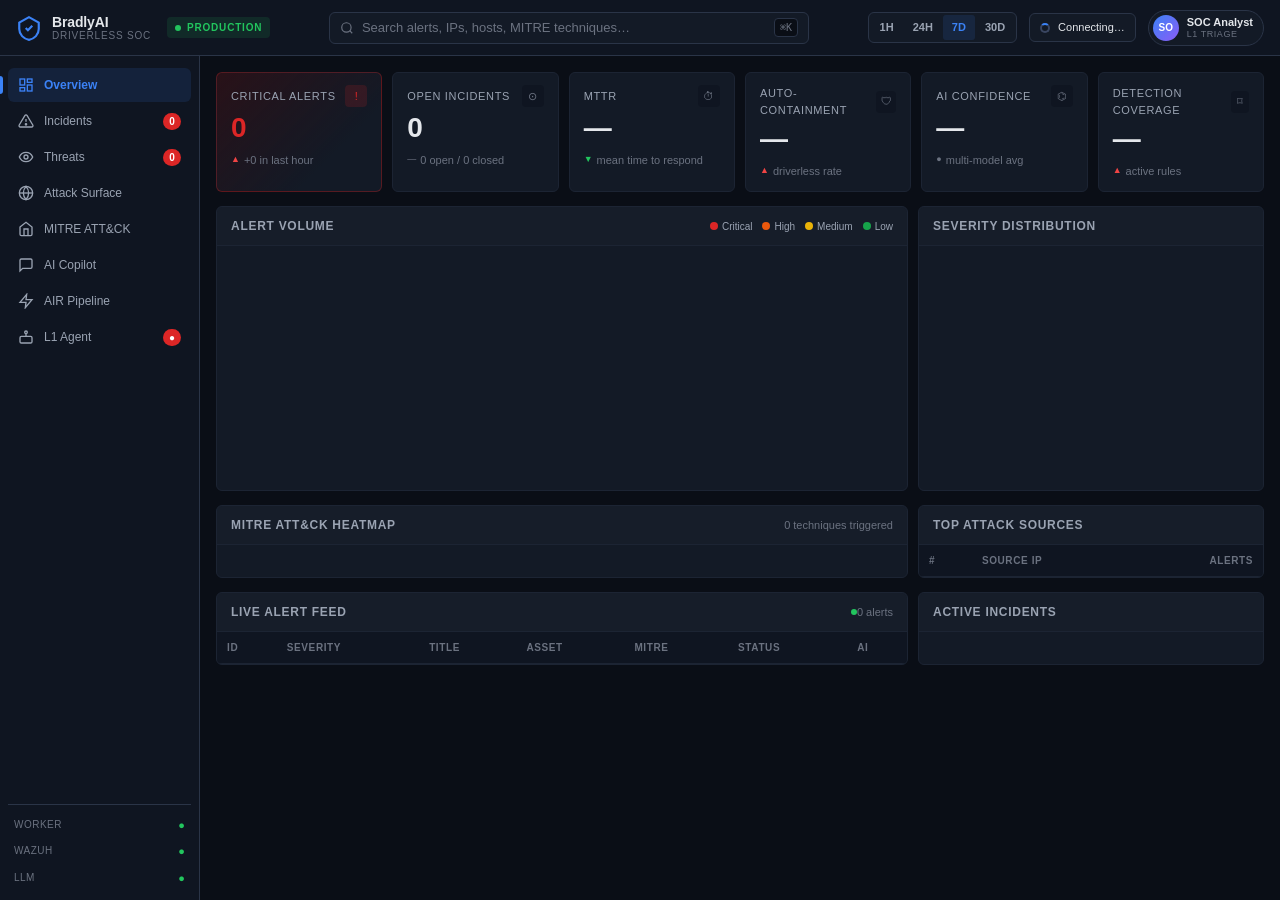
==== commit fffeaef1: "feat(dashboard): add L1 SOC Agent tab with KPIs, decisions, whitelist Adds a dedicated L1 Agent dash" ====
--- a/bradlyai/static/index.html
+++ b/bradlyai/static/index.html
@@ -87,6 +87,11 @@
           <svg viewBox="0 0 24 24" fill="none" stroke="currentColor" stroke-width="2"><polygon points="13 2 3 14 12 14 11 22 21 10 12 10 13 2" /></svg>
           <span>AIR Pipeline</span>
         </button>
+        <button class="nav-item" data-tab="l1agent">
+          <svg viewBox="0 0 24 24" fill="none" stroke="currentColor" stroke-width="2"><rect x="3" y="11" width="18" height="10" rx="2" /><circle cx="12" cy="5" r="2" /><path d="M12 7v4" /><line x1="8" y1="16" x2="8" y2="16" /><line x1="16" y1="16" x2="16" y2="16" /></svg>
+          <span>L1 Agent</span>
+          <span class="nav-badge" id="badge-l1">●</span>
+        </button>
       </nav>
 
       <div class="sidebar-footer">
@@ -428,6 +433,177 @@
           </div>
         </div>
       </section>
+
+      <!-- =========== L1 AGENT TAB =========== -->
+      <section class="tab" data-tab="l1agent">
+        <div class="page-header">
+          <div>
+            <h2 class="page-title">L1 SOC Agent</h2>
+            <p class="page-sub">Autonomously closes false positives and duplicate alerts</p>
+          </div>
+          <div class="page-actions">
+            <span class="mode-pill" id="l1ModePill">●</span>
+            <button class="btn btn-secondary" id="btnL1Toggle">⏸ Toggle Mode</button>
+            <button class="btn btn-primary" id="btnL1Test">🧪 Test Alert</button>
+          </div>
+        </div>
+
+        <!-- KPI strip -->
+        <div class="kpi-strip">
+          <div class="kpi-card sev-critical">
+            <div class="kpi-header">
+              <span class="kpi-label">Auto-Close Rate</span>
+              <span class="kpi-icon critical">⏱</span>
+            </div>
+            <div class="kpi-value" id="l1kpi-close-rate">—</div>
+            <div class="kpi-delta">
+              <span class="delta-arrow up">▲</span>
+              <span id="l1kpi-close-rate-delta">of decisions auto-closed</span>
+            </div>
+          </div>
+          <div class="kpi-card">
+            <div class="kpi-header">
+              <span class="kpi-label">Decisions (24h)</span>
+              <span class="kpi-icon">⊙</span>
+            </div>
+            <div class="kpi-value" id="l1kpi-decisions">0</div>
+            <div class="kpi-delta">
+              <span class="delta-arrow stable">—</span>
+              <span id="l1kpi-decisions-delta">total processed</span>
+            </div>
+          </div>
+          <div class="kpi-card">
+            <div class="kpi-header">
+              <span class="kpi-label">Avg Confidence</span>
+              <span class="kpi-icon">⌬</span>
+            </div>
+            <div class="kpi-value" id="l1kpi-confidence">—</div>
+            <div class="kpi-delta">
+              <span class="delta-arrow stable">●</span>
+              <span id="l1kpi-confidence-delta">multi-signal avg</span>
+            </div>
+          </div>
+          <div class="kpi-card">
+            <div class="kpi-header">
+              <span class="kpi-label">Override Rate</span>
+              <span class="kpi-icon">↩</span>
+            </div>
+            <div class="kpi-value" id="l1kpi-override">—</div>
+            <div class="kpi-delta">
+              <span class="delta-arrow down">▼</span>
+              <span id="l1kpi-override-delta">human disagreed with agent</span>
+            </div>
+          </div>
+          <div class="kpi-card">
+            <div class="kpi-header">
+              <span class="kpi-label">Whitelist Entries</span>
+              <span class="kpi-icon">⌑</span>
+            </div>
+            <div class="kpi-value" id="l1kpi-whitelist">0</div>
+            <div class="kpi-delta">
+              <span class="delta-arrow up">▲</span>
+              <span id="l1kpi-whitelist-delta">active allow-list rules</span>
+            </div>
+          </div>
+          <div class="kpi-card">
+            <div class="kpi-header">
+              <span class="kpi-label">Threshold</span>
+              <span class="kpi-icon">⌖</span>
+            </div>
+            <div class="kpi-value" id="l1kpi-threshold">—</div>
+            <div class="kpi-delta">
+              <span class="delta-arrow stable">—</span>
+              <span id="l1kpi-threshold-delta">min confidence to auto-close</span>
+            </div>
+          </div>
+        </div>
+
+        <!-- Row 1: Mode controls + Test alert panel -->
+        <div class="grid-row">
+          <div class="card">
+            <div class="card-header">
+              <h3 class="card-title">Agent Mode</h3>
+              <span class="card-sub" id="l1ModeStatus">Loading…</span>
+            </div>
+            <div class="card-body">
+              <div class="l1-control-row">
+                <label class="l1-control-label">Mode</label>
+                <div class="l1-toggle-group" id="l1ModeToggle">
+                  <button class="l1-toggle-btn active" data-mode="active">🟢 Active (auto-close)</button>
+                  <button class="l1-toggle-btn" data-mode="shadow">👁 Shadow (decide only)</button>
+                </div>
+              </div>
+              <div class="l1-control-row">
+                <label class="l1-control-label">Confidence Threshold</label>
+                <div class="l1-slider-group">
+                  <input type="range" id="l1Threshold" min="0.5" max="0.99" step="0.01" value="0.85" class="l1-slider" />
+                  <span class="l1-slider-value" id="l1ThresholdValue">85%</span>
+                </div>
+                <p class="l1-help">Alerts with confidence ≥ threshold will be auto-closed. Below = escalated to L2.</p>
+              </div>
+              <div class="l1-control-row">
+                <label class="l1-control-label">Test Alert</label>
+                <div class="l1-test-buttons">
+                  <button class="l1-test-btn fp" data-test="nessus">🧪 Nessus scan (FP expected)</button>
+                  <button class="l1-test-btn fp" data-test="backup">🧪 Backup snapshot (FP expected)</button>
+                  <button class="l1-test-btn real" data-test="powershell">🧪 PowerShell attack (real expected)</button>
+                  <button class="l1-test-btn real" data-test="lsass">🧪 LSASS dump (real expected)</button>
+                </div>
+                <p class="l1-help">Sends a synthetic alert to test the agent's decision-making in real-time.</p>
+              </div>
+            </div>
+          </div>
+          <div class="card">
+            <div class="card-header">
+              <h3 class="card-title">Primary Signal Breakdown (24h)</h3>
+              <span class="card-sub">which signal drove the most decisions</span>
+            </div>
+            <div class="card-body">
+              <div id="l1SignalBreakdown" class="l1-signal-grid"></div>
+            </div>
+          </div>
+        </div>
+
+        <!-- Row 2: Recent decisions + Whitelist -->
+        <div class="grid-row">
+          <div class="card card-large">
+            <div class="card-header">
+              <h3 class="card-title">Recent Decisions</h3>
+              <span class="live-dot"></span>
+              <span class="card-sub" id="l1AuditCount">0 decisions</span>
+            </div>
+            <div class="card-body table-body">
+              <table class="data-table" id="l1DecisionsTable">
+                <thead><tr>
+                  <th>ID</th>
+                  <th>Time</th>
+                  <th>Decision</th>
+                  <th>Confidence</th>
+                  <th>Signal</th>
+                  <th>Reason</th>
+                  <th>Override</th>
+                </tr></thead>
+                <tbody></tbody>
+              </table>
+            </div>
+          </div>
+          <div class="card">
+            <div class="card-header">
+              <h3 class="card-title">Whitelist</h3>
+              <span class="card-sub" id="l1WhitelistCount">0 entries</span>
+            </div>
+            <div class="card-body">
+              <div class="l1-add-whitelist">
+                <input type="text" id="wlType" placeholder="Type (source_ip/user/process/domain)" class="l1-input-small" />
+                <input type="text" id="wlValue" placeholder="Value (e.g. 10.0.0.50)" class="l1-input" />
+                <input type="text" id="wlName" placeholder="Name (optional)" class="l1-input-small" />
+                <button class="btn btn-primary" id="btnAddWhitelist">+ Add</button>
+              </div>
+              <div class="l1-whitelist-list" id="l1WhitelistList"></div>
+            </div>
+          </div>
+        </div>
+      </section>
     </main>
   </div>
 
--- a/bradlyai/static/style.css
+++ b/bradlyai/static/style.css
@@ -1131,3 +1131,260 @@
   .global-search { width: 240px; }
   .topbar-right .time-range { display: none; }
 }
+
+/* ---------- L1 Agent ---------- */
+
+.mode-pill {
+  display: inline-flex;
+  align-items: center;
+  font-size: 11px;
+  font-weight: 600;
+  padding: 5px 10px;
+  border-radius: var(--radius-md);
+  background: var(--bg-panel);
+  border: 1px solid var(--border-default);
+  color: var(--text-secondary);
+}
+.mode-pill.active { color: var(--status-ok); }
+.mode-pill.shadow { color: var(--sev-medium); }
+
+.l1-control-row {
+  display: flex;
+  flex-direction: column;
+  gap: 8px;
+  margin-bottom: 18px;
+  padding-bottom: 18px;
+  border-bottom: 1px solid var(--border-subtle);
+}
+.l1-control-row:last-child {
+  border-bottom: none;
+  margin-bottom: 0;
+  padding-bottom: 0;
+}
+.l1-control-label {
+  font-size: 11px;
+  text-transform: uppercase;
+  letter-spacing: 0.06em;
+  color: var(--text-secondary);
+  font-weight: 600;
+}
+.l1-help {
+  font-size: 11px;
+  color: var(--text-muted);
+  margin-top: 4px;
+}
+
+.l1-toggle-group {
+  display: flex;
+  gap: 6px;
+  background: var(--bg-base);
+  border: 1px solid var(--border-default);
+  border-radius: var(--radius-md);
+  padding: 3px;
+}
+.l1-toggle-btn {
+  flex: 1;
+  padding: 8px 10px;
+  font-size: 12px;
+  font-weight: 500;
+  color: var(--text-secondary);
+  border-radius: var(--radius-sm);
+  transition: all 0.15s;
+}
+.l1-toggle-btn:hover { color: var(--text-primary); }
+.l1-toggle-btn.active {
+  background: var(--brand-bg);
+  color: var(--brand);
+  font-weight: 600;
+}
+
+.l1-slider-group {
+  display: flex;
+  align-items: center;
+  gap: 12px;
+}
+.l1-slider {
+  flex: 1;
+  height: 6px;
+  -webkit-appearance: none;
+  appearance: none;
+  background: var(--bg-base);
+  border-radius: 3px;
+  outline: none;
+  border: 1px solid var(--border-default);
+}
+.l1-slider::-webkit-slider-thumb {
+  -webkit-appearance: none;
+  appearance: none;
+  width: 18px;
+  height: 18px;
+  border-radius: 50%;
+  background: var(--brand);
+  cursor: pointer;
+  border: 2px solid var(--bg-panel);
+}
+.l1-slider::-moz-range-thumb {
+  width: 18px;
+  height: 18px;
+  border-radius: 50%;
+  background: var(--brand);
+  cursor: pointer;
+  border: 2px solid var(--bg-panel);
+}
+.l1-slider-value {
+  font-family: var(--font-mono);
+  font-size: 14px;
+  font-weight: 600;
+  color: var(--brand);
+  min-width: 50px;
+  text-align: right;
+}
+
+.l1-test-buttons {
+  display: flex;
+  flex-wrap: wrap;
+  gap: 6px;
+}
+.l1-test-btn {
+  font-size: 11px;
+  padding: 7px 10px;
+  background: var(--bg-elevated);
+  border: 1px solid var(--border-default);
+  border-radius: var(--radius-sm);
+  color: var(--text-secondary);
+  transition: all 0.12s;
+}
+.l1-test-btn:hover { border-color: var(--brand); color: var(--text-primary); }
+.l1-test-btn.fp { border-left: 3px solid var(--sev-low); }
+.l1-test-btn.real { border-left: 3px solid var(--sev-critical); }
+
+.l1-signal-grid {
+  display: flex;
+  flex-direction: column;
+  gap: 10px;
+}
+.l1-signal-bar {
+  display: grid;
+  grid-template-columns: 130px 1fr 60px;
+  gap: 10px;
+  align-items: center;
+}
+.l1-signal-name {
+  font-size: 11px;
+  text-transform: uppercase;
+  letter-spacing: 0.05em;
+  color: var(--text-secondary);
+  font-weight: 500;
+}
+.l1-signal-track {
+  height: 8px;
+  background: var(--bg-base);
+  border-radius: 4px;
+  overflow: hidden;
+}
+.l1-signal-fill {
+  height: 100%;
+  background: linear-gradient(90deg, var(--brand), var(--sev-info));
+  border-radius: 4px;
+  transition: width 0.3s;
+}
+.l1-signal-count {
+  font-size: 12px;
+  font-family: var(--font-mono);
+  color: var(--text-primary);
+  text-align: right;
+  font-weight: 600;
+}
+.l1-signal-empty {
+  text-align: center;
+  padding: 20px;
+  color: var(--text-muted);
+  font-size: 12px;
+}
+
+.l1-add-whitelist {
+  display: grid;
+  grid-template-columns: 130px 1fr 130px auto;
+  gap: 6px;
+  margin-bottom: 12px;
+  align-items: center;
+}
+.l1-input {
+  background: var(--bg-elevated);
+  border: 1px solid var(--border-default);
+  border-radius: var(--radius-sm);
+  padding: 6px 10px;
+  font-size: 11px;
+  color: var(--text-primary);
+}
+.l1-input:focus { border-color: var(--brand); outline: none; }
+.l1-input-small {
+  background: var(--bg-elevated);
+  border: 1px solid var(--border-default);
+  border-radius: var(--radius-sm);
+  padding: 6px 8px;
+  font-size: 11px;
+  color: var(--text-primary);
+}
+.l1-input-small:focus { border-color: var(--brand); outline: none; }
+
+.l1-whitelist-list {
+  display: flex;
+  flex-direction: column;
+  gap: 6px;
+  max-height: 320px;
+  overflow-y: auto;
+}
+.l1-whitelist-row {
+  display: flex;
+  align-items: center;
+  gap: 10px;
+  padding: 8px 10px;
+  background: var(--bg-elevated);
+  border: 1px solid var(--border-subtle);
+  border-radius: var(--radius-sm);
+  font-size: 11px;
+}
+.l1-whitelist-row.disabled { opacity: 0.5; }
+.l1-wl-type {
+  font-size: 9px;
+  font-weight: 700;
+  text-transform: uppercase;
+  padding: 2px 5px;
+  border-radius: 3px;
+  background: var(--brand-bg);
+  color: var(--brand);
+}
+.l1-wl-value {
+  font-family: var(--font-mono);
+  color: var(--text-primary);
+  flex: 1;
+  overflow: hidden;
+  text-overflow: ellipsis;
+  white-space: nowrap;
+}
+.l1-wl-name {
+  color: var(--text-secondary);
+  font-size: 10px;
+}
+.l1-wl-actions {
+  display: flex;
+  gap: 4px;
+}
+.l1-wl-btn {
+  font-size: 10px;
+  padding: 3px 7px;
+  background: transparent;
+  border: 1px solid var(--border-default);
+  border-radius: 3px;
+  color: var(--text-secondary);
+}
+.l1-wl-btn:hover { border-color: var(--brand); color: var(--brand); }
+.l1-wl-btn.del:hover { border-color: var(--sev-critical); color: var(--sev-critical); }
+
+/* Decision outcome colors in table */
+.decision-CLOSE { color: var(--status-ok); font-weight: 600; }
+.decision-ESCALATE { color: var(--sev-medium); font-weight: 600; }
+.decision-SHADOW_CLOSE { color: var(--sev-info); font-weight: 600; }
+.override-yes { color: var(--sev-medium); font-weight: 600; }
+.override-no { color: var(--text-muted); }
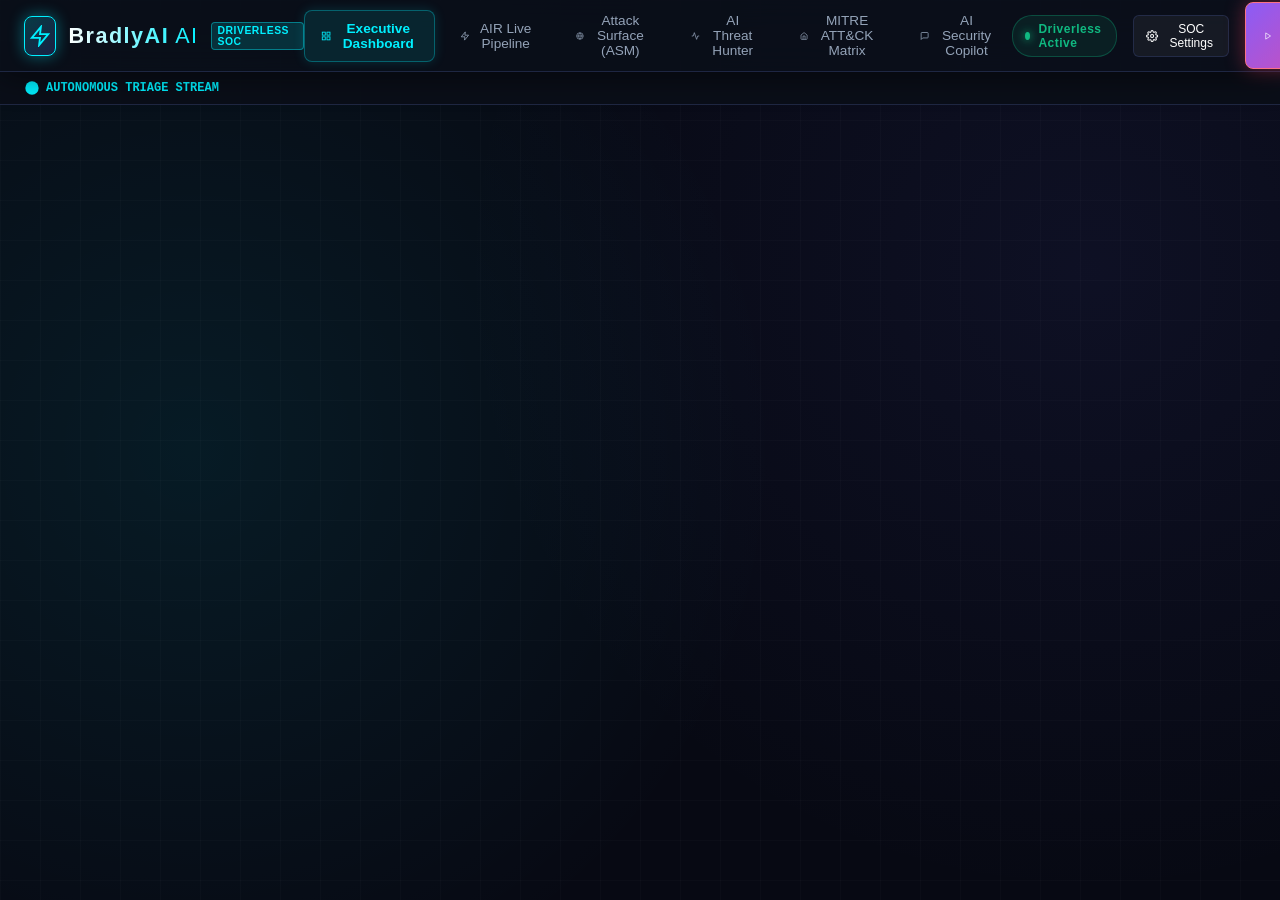
==== commit 4754b46d: "revert(dashboard): remove L1 Agent tab UI The L1 Agent tab UI was added but didn't match the dashboa" ====
--- a/bradlyai/static/index.html
+++ b/bradlyai/static/index.html
@@ -1,626 +1,129 @@
 <!DOCTYPE html>
 <html lang="en">
 <head>
-  <meta charset="UTF-8" />
-  <meta name="viewport" content="width=device-width, initial-scale=1.0" />
-  <title>BradlyAI SOC — Security Operations Center</title>
-  <link rel="stylesheet" href="style.css" />
+    <meta charset="UTF-8">
+    <meta name="viewport" content="width=device-width, initial-scale=1.0">
+    <title>BradlyAI - Autonomous Driverless SOC & Incident Response Platform</title>
+    <link rel="stylesheet" href="style.css">
+    <style>
+        /* CSS animations for interactive SVGs and loaders */
+        @keyframes spin {
+            from { transform: rotate(0deg); }
+            to { transform: rotate(360deg); }
+        }
+        .animation-spin {
+            animation: spin 1s linear infinite;
+        }
+        @keyframes pulse {
+            0%, 100% { opacity: 1; transform: scale(1); }
+            50% { opacity: 0.7; transform: scale(0.95); }
+        }
+        .animation-pulse {
+            animation: pulse 2s cubic-bezier(0.4, 0, 0.6, 1) infinite;
+        }
+    </style>
 </head>
 <body>
-  <!-- ============================== TOP BAR ============================== -->
-  <header class="topbar">
-    <div class="topbar-left">
-      <div class="brand">
-        <svg class="brand-logo" viewBox="0 0 24 24" fill="none" stroke="currentColor" stroke-width="2">
-          <path d="M12 2L3 7v6c0 5 4 9 9 10 5-1 9-5 9-10V7l-9-5z" />
-          <path d="M9 12l2 2 4-4" />
-        </svg>
-        <div class="brand-text">
-          <span class="brand-name">BradlyAI</span>
-          <span class="brand-sub">Driverless SOC</span>
+
+    <!-- Header & App Navigation -->
+    <header>
+        <div class="logo-container" onclick="app.switchTab('dashboard')">
+            <div class="logo-hex">
+                <svg viewBox="0 0 24 24" fill="none" stroke="currentColor" stroke-width="2"><polygon points="13 2 3 14 12 14 11 22 21 10 12 10 13 2"/></svg>
+            </div>
+            <div class="logo-text">
+                BradlyAI <span style="font-weight: 300;">AI</span>
+            </div>
+            <span class="logo-tag">Driverless SOC</span>
         </div>
-      </div>
-      <div class="env-badge"><span class="env-dot"></span>PRODUCTION</div>
+
+        <nav class="nav-tabs">
+            <button class="nav-btn active" data-tab="dashboard">
+                <svg viewBox="0 0 24 24" fill="none" stroke="currentColor" stroke-width="2"><rect x="3" y="3" width="7" height="7"/><rect x="14" y="3" width="7" height="7"/><rect x="14" y="14" width="7" height="7"/><rect x="3" y="14" width="7" height="7"/></svg>
+                <span>Executive Dashboard</span>
+            </button>
+            <button class="nav-btn" data-tab="air">
+                <svg viewBox="0 0 24 24" fill="none" stroke="currentColor" stroke-width="2"><polygon points="13 2 3 14 12 14 11 22 21 10 12 10 13 2"/></svg>
+                <span>AIR Live Pipeline</span>
+            </button>
+            <button class="nav-btn" data-tab="asm">
+                <svg viewBox="0 0 24 24" fill="none" stroke="currentColor" stroke-width="2"><circle cx="12" cy="12" r="10"/><line x1="2" y1="12" x2="22" y2="12"/><path d="M12 2a15.3 15.3 0 0 1 4 10 15.3 15.3 0 0 1-4 10 15.3 15.3 0 0 1-4-10 15.3 15.3 0 0 1 4-10z"/></svg>
+                <span>Attack Surface (ASM)</span>
+            </button>
+            <button class="nav-btn" data-tab="forensics">
+                <svg viewBox="0 0 24 24" fill="none" stroke="currentColor" stroke-width="2"><polyline points="22 12 18 12 15 21 9 3 6 12 2 12"/></svg>
+                <span>AI Threat Hunter</span>
+            </button>
+            <button class="nav-btn" data-tab="mitre">
+                <svg viewBox="0 0 24 24" fill="none" stroke="currentColor" stroke-width="2"><path d="M3 9l9-7 9 7v11a2 2 0 0 1-2 2H5a2 2 0 0 1-2-2z"/><polyline points="9 22 9 12 15 12 15 22"/></svg>
+                <span>MITRE ATT&CK Matrix</span>
+            </button>
+            <button class="nav-btn" data-tab="copilot">
+                <svg viewBox="0 0 24 24" fill="none" stroke="currentColor" stroke-width="2"><path d="M21 15a2 2 0 0 1-2 2H7l-4 4V5a2 2 0 0 1 2-2h14a2 2 0 0 1 2 2z"/></svg>
+                <span>AI Security Copilot</span>
+            </button>
+        </nav>
+
+        <div class="header-actions">
+            <div class="driverless-badge">
+                <span class="status-dot"></span>
+                <span>Driverless Active</span>
+            </div>
+
+            <button onclick="app.openSettingsModal()" class="btn-filter" style="background:rgba(255,255,255,0.05); border-color:var(--border-color); color:white; display:flex; align-items:center; gap:8px;">
+                <svg viewBox="0 0 24 24" fill="none" stroke="currentColor" stroke-width="2" width="18" height="18"><circle cx="12" cy="12" r="3"/><path d="M19.4 15a1.65 1.65 0 0 0 .33 1.82l.06.06a2 2 0 0 1 0 2.83 2 2 0 0 1-2.83 0l-.06-.06a1.65 1.65 0 0 0-1.82-.33 1.65 1.65 0 0 0-1 1.51V21a2 2 0 0 1-2 2 2 2 0 0 1-2-2v-.09A1.65 1.65 0 0 0 9 19.4a1.65 1.65 0 0 0-1.82.33l-.06.06a2 2 0 0 1-2.83 0 2 2 0 0 1 0-2.83l.06-.06a1.65 1.65 0 0 0 .33-1.82 1.65 1.65 0 0 0-1.51-1H3a2 2 0 0 1-2-2 2 2 0 0 1 2-2h.09A1.65 1.65 0 0 0 4.6 9a1.65 1.65 0 0 0-.33-1.82l-.06-.06a2 2 0 0 1 0-2.83 2 2 0 0 1 2.83 0l.06.06a1.65 1.65 0 0 0 1.82.33H9a1.65 1.65 0 0 0 1-1.51V3a2 2 0 0 1 2-2 2 2 0 0 1 2 2v.09a1.65 1.65 0 0 0 1 1.51 1.65 1.65 0 0 0 1.82-.33l.06-.06a2 2 0 0 1 2.83 0 2 2 0 0 1 0 2.83l-.06.06a1.65 1.65 0 0 0-.33 1.82V9a1.65 1.65 0 0 0 1.51 1H21a2 2 0 0 1 2 2 2 2 0 0 1-2 2h-.09a1.65 1.65 0 0 0-1.51 1z"/></svg>
+                <span>SOC Settings</span>
+            </button>
+
+            <button id="btn-run-demo" class="btn-trigger-attack" style="background:linear-gradient(135deg, #8b5cf6, #ec4899);margin-right:8px;" onclick="app.runManagementDemo()"><svg viewBox="0 0 24 24" fill="none" stroke="currentColor" stroke-width="2" width="18" height="18"><polygon points="5 3 19 12 5 21 5 3"/></svg><span>ð¯ Run Management Demo</span></button><button id="btn-trigger-sim" class="btn-trigger-attack">
+                <svg viewBox="0 0 24 24" fill="none" stroke="currentColor" stroke-width="2" width="18" height="18"><path d="M10.29 3.86L1.82 18a2 2 0 0 0 1.71 3h16.94a2 2 0 0 0 1.71-3L13.71 3.86a2 2 0 0 0-3.42 0z"/><line x1="12" y1="9" x2="12" y2="13"/><line x1="12" y1="17" x2="12.01" y2="17"/></svg>
+                <span>Trigger Simulated Attack</span>
+            </button>
+        </div>
+    </header>
+
+    <!-- Real-time Security Marquee Banner -->
+    <div class="security-ticker">
+        <div class="ticker-label">
+            <svg viewBox="0 0 24 24" fill="currentColor" width="16" height="16"><circle cx="12" cy="12" r="10"/></svg>
+            <span>Autonomous Triage Stream</span>
+        </div>
+        <div class="ticker-content" id="ticker-content">
+            <!-- Populated by JS -->
+        </div>
     </div>
 
-    <div class="topbar-center">
-      <div class="global-search">
-        <svg viewBox="0 0 24 24" fill="none" stroke="currentColor" stroke-width="2"><circle cx="11" cy="11" r="8" /><line x1="21" y1="21" x2="16.65" y2="16.65" /></svg>
-        <input type="text" placeholder="Search alerts, IPs, hosts, MITRE techniques…" id="globalSearch" />
-        <kbd>⌘K</kbd>
-      </div>
+    <!-- Main Dynamic Application Content Area -->
+    <main>
+        <!-- Top Stats (Visible across core views) -->
+        <div class="stats-grid" id="stats-grid">
+            <!-- Populated by JS -->
+        </div>
+
+        <div id="main-content">
+            <!-- Dynamic Tab View Rendered by JS -->
+        </div>
+    </main>
+
+    <!-- Modals Overlay Container -->
+    <div class="modal-overlay" id="modal-overlay">
+        <div class="modal-card" id="modal-card">
+            <!-- Populated by JS -->
+        </div>
     </div>
 
-    <div class="topbar-right">
-      <div class="time-range" id="timeRange">
-        <button class="tr-btn" data-range="1h">1H</button>
-        <button class="tr-btn" data-range="24h">24H</button>
-        <button class="tr-btn active" data-range="7d">7D</button>
-        <button class="tr-btn" data-range="30d">30D</button>
-      </div>
-      <div class="status-pill" id="healthPill">
-        <span class="spinner"></span>
-        <span class="pill-text">Connecting…</span>
-      </div>
-      <div class="user-chip">
-        <div class="user-avatar">SO</div>
-        <div class="user-info">
-          <span class="user-name">SOC Analyst</span>
-          <span class="user-role">L1 Triage</span>
+    <!-- Emergency Attack Simulation Modal Overlay -->
+    <div class="modal-overlay" id="sim-modal-overlay">
+    </div>
+
+    <!-- SOC Advanced System Settings Modal Overlay -->
+    <div class="modal-overlay" id="settings-modal-overlay">
+        <div class="modal-card" id="settings-modal-card">
         </div>
-      </div>
     </div>
-  </header>
 
-  <!-- ============================== APP SHELL ============================== -->
-  <div class="app-shell">
-    <!-- ============== SIDEBAR ============== -->
-    <aside class="sidebar">
-      <nav class="nav">
-        <button class="nav-item active" data-tab="overview">
-          <svg viewBox="0 0 24 24" fill="none" stroke="currentColor" stroke-width="2"><rect x="3" y="3" width="7" height="9" /><rect x="14" y="3" width="7" height="5" /><rect x="14" y="12" width="7" height="9" /><rect x="3" y="16" width="7" height="5" /></svg>
-          <span>Overview</span>
-        </button>
-        <button class="nav-item" data-tab="incidents">
-          <svg viewBox="0 0 24 24" fill="none" stroke="currentColor" stroke-width="2"><path d="M10.29 3.86L1.82 18a2 2 0 0 0 1.71 3h16.94a2 2 0 0 0 1.71-3L13.71 3.86a2 2 0 0 0-3.42 0z" /><line x1="12" y1="9" x2="12" y2="13" /><circle cx="12" cy="17" r="1" /></svg>
-          <span>Incidents</span>
-          <span class="nav-badge" id="badge-incidents">0</span>
-        </button>
-        <button class="nav-item" data-tab="threats">
-          <svg viewBox="0 0 24 24" fill="none" stroke="currentColor" stroke-width="2"><path d="M2 12s3-7 10-7 10 7 10 7-3 7-10 7-10-7-10-7z" /><circle cx="12" cy="12" r="3" /></svg>
-          <span>Threats</span>
-          <span class="nav-badge" id="badge-threats">0</span>
-        </button>
-        <button class="nav-item" data-tab="assets">
-          <svg viewBox="0 0 24 24" fill="none" stroke="currentColor" stroke-width="2"><circle cx="12" cy="12" r="10" /><line x1="2" y1="12" x2="22" y2="12" /><path d="M12 2a15 15 0 0 1 4 10 15 15 0 0 1-4 10 15 15 0 0 1-4-10 15 15 0 0 1 4-10z" /></svg>
-          <span>Attack Surface</span>
-        </button>
-        <button class="nav-item" data-tab="mitre">
-          <svg viewBox="0 0 24 24" fill="none" stroke="currentColor" stroke-width="2"><path d="M3 9l9-7 9 7v11a2 2 0 0 1-2 2H5a2 2 0 0 1-2-2z" /><polyline points="9 22 9 12 15 12 15 22" /></svg>
-          <span>MITRE ATT&CK</span>
-        </button>
-        <button class="nav-item" data-tab="copilot">
-          <svg viewBox="0 0 24 24" fill="none" stroke="currentColor" stroke-width="2"><path d="M21 15a2 2 0 0 1-2 2H7l-4 4V5a2 2 0 0 1 2-2h14a2 2 0 0 1 2 2z" /></svg>
-          <span>AI Copilot</span>
-        </button>
-        <button class="nav-item" data-tab="air">
-          <svg viewBox="0 0 24 24" fill="none" stroke="currentColor" stroke-width="2"><polygon points="13 2 3 14 12 14 11 22 21 10 12 10 13 2" /></svg>
-          <span>AIR Pipeline</span>
-        </button>
-        <button class="nav-item" data-tab="l1agent">
-          <svg viewBox="0 0 24 24" fill="none" stroke="currentColor" stroke-width="2"><rect x="3" y="11" width="18" height="10" rx="2" /><circle cx="12" cy="5" r="2" /><path d="M12 7v4" /><line x1="8" y1="16" x2="8" y2="16" /><line x1="16" y1="16" x2="16" y2="16" /></svg>
-          <span>L1 Agent</span>
-          <span class="nav-badge" id="badge-l1">●</span>
-        </button>
-      </nav>
-
-      <div class="sidebar-footer">
-        <div class="footer-stat">
-          <span class="footer-label">Worker</span>
-          <span class="footer-value" id="workerStatus">●</span>
-        </div>
-        <div class="footer-stat">
-          <span class="footer-label">Wazuh</span>
-          <span class="footer-value" id="wazuhStatus">●</span>
-        </div>
-        <div class="footer-stat">
-          <span class="footer-label">LLM</span>
-          <span class="footer-value" id="llmStatus">●</span>
-        </div>
-      </div>
-    </aside>
-
-    <!-- ============== MAIN ============== -->
-    <main class="main">
-      <!-- =========== OVERVIEW TAB =========== -->
-      <section class="tab active" data-tab="overview">
-        <!-- KPI strip -->
-        <div class="kpi-strip">
-          <div class="kpi-card sev-critical">
-            <div class="kpi-header">
-              <span class="kpi-label">Critical Alerts</span>
-              <span class="kpi-icon critical">!</span>
-            </div>
-            <div class="kpi-value" id="kpi-critical">0</div>
-            <div class="kpi-delta">
-              <span class="delta-arrow up">▲</span>
-              <span id="kpi-critical-delta">+0 in last hour</span>
-            </div>
-          </div>
-          <div class="kpi-card">
-            <div class="kpi-header">
-              <span class="kpi-label">Open Incidents</span>
-              <span class="kpi-icon">⊙</span>
-            </div>
-            <div class="kpi-value" id="kpi-incidents">0</div>
-            <div class="kpi-delta">
-              <span class="delta-arrow stable">—</span>
-              <span id="kpi-incidents-delta">0 open / 0 closed</span>
-            </div>
-          </div>
-          <div class="kpi-card">
-            <div class="kpi-header">
-              <span class="kpi-label">MTTR</span>
-              <span class="kpi-icon">⏱</span>
-            </div>
-            <div class="kpi-value" id="kpi-mttr">—</div>
-            <div class="kpi-delta">
-              <span class="delta-arrow down">▼</span>
-              <span id="kpi-mttr-delta">mean time to respond</span>
-            </div>
-          </div>
-          <div class="kpi-card">
-            <div class="kpi-header">
-              <span class="kpi-label">Auto-Containment</span>
-              <span class="kpi-icon">🛡</span>
-            </div>
-            <div class="kpi-value" id="kpi-contain">—</div>
-            <div class="kpi-delta">
-              <span class="delta-arrow up">▲</span>
-              <span id="kpi-contain-delta">driverless rate</span>
-            </div>
-          </div>
-          <div class="kpi-card">
-            <div class="kpi-header">
-              <span class="kpi-label">AI Confidence</span>
-              <span class="kpi-icon">⌬</span>
-            </div>
-            <div class="kpi-value" id="kpi-confidence">—</div>
-            <div class="kpi-delta">
-              <span class="delta-arrow stable">●</span>
-              <span id="kpi-confidence-delta">multi-model avg</span>
-            </div>
-          </div>
-          <div class="kpi-card">
-            <div class="kpi-header">
-              <span class="kpi-label">Detection Coverage</span>
-              <span class="kpi-icon">⌑</span>
-            </div>
-            <div class="kpi-value" id="kpi-coverage">—</div>
-            <div class="kpi-delta">
-              <span class="delta-arrow up">▲</span>
-              <span id="kpi-coverage-delta">active rules</span>
-            </div>
-          </div>
-        </div>
-
-        <!-- Row 1: timeline + severity -->
-        <div class="grid-row">
-          <div class="card card-large">
-            <div class="card-header">
-              <h3 class="card-title">Alert Volume</h3>
-              <div class="card-actions">
-                <span class="legend"><span class="dot critical"></span>Critical</span>
-                <span class="legend"><span class="dot high"></span>High</span>
-                <span class="legend"><span class="dot medium"></span>Medium</span>
-                <span class="legend"><span class="dot low"></span>Low</span>
-              </div>
-            </div>
-            <div class="card-body">
-              <svg id="chartTimeline" viewBox="0 0 800 240" preserveAspectRatio="none" class="chart"></svg>
-            </div>
-          </div>
-          <div class="card">
-            <div class="card-header">
-              <h3 class="card-title">Severity Distribution</h3>
-            </div>
-            <div class="card-body donut-body">
-              <svg id="chartSeverity" viewBox="0 0 200 200" class="chart-donut"></svg>
-              <div class="donut-legend" id="severityLegend"></div>
-            </div>
-          </div>
-        </div>
-
-        <!-- Row 2: MITRE heatmap + top sources -->
-        <div class="grid-row">
-          <div class="card card-large">
-            <div class="card-header">
-              <h3 class="card-title">MITRE ATT&CK Heatmap</h3>
-              <span class="card-sub" id="mitreCount">0 techniques triggered</span>
-            </div>
-            <div class="card-body mitre-body" id="mitreHeatmap"></div>
-          </div>
-          <div class="card">
-            <div class="card-header">
-              <h3 class="card-title">Top Attack Sources</h3>
-            </div>
-            <div class="card-body table-body">
-              <table class="data-table" id="topSourcesTable">
-                <thead><tr><th>#</th><th>Source IP</th><th class="num">Alerts</th></tr></thead>
-                <tbody></tbody>
-              </table>
-            </div>
-          </div>
-        </div>
-
-        <!-- Row 3: live alerts + active incidents -->
-        <div class="grid-row">
-          <div class="card card-large">
-            <div class="card-header">
-              <h3 class="card-title">Live Alert Feed</h3>
-              <span class="live-dot"></span>
-              <span class="card-sub" id="alertFeedCount">0 alerts</span>
-            </div>
-            <div class="card-body table-body">
-              <table class="data-table" id="alertFeedTable">
-                <thead><tr>
-                  <th>ID</th>
-                  <th>Severity</th>
-                  <th>Title</th>
-                  <th>Asset</th>
-                  <th>MITRE</th>
-                  <th>Status</th>
-                  <th>AI</th>
-                </tr></thead>
-                <tbody></tbody>
-              </table>
-            </div>
-          </div>
-          <div class="card">
-            <div class="card-header">
-              <h3 class="card-title">Active Incidents</h3>
-            </div>
-            <div class="card-body incident-list" id="incidentList"></div>
-          </div>
-        </div>
-      </section>
-
-      <!-- =========== INCIDENTS TAB =========== -->
-      <section class="tab" data-tab="incidents">
-        <div class="page-header">
-          <div>
-            <h2 class="page-title">Incident Management</h2>
-            <p class="page-sub">Full incident lifecycle with AI-driven investigation and closure</p>
-          </div>
-          <div class="page-actions">
-            <button class="btn btn-secondary" id="btnTriggerSim">+ Simulate Attack</button>
-            <button class="btn btn-primary" id="btnRunPipeline">▶ Run AIR Pipeline</button>
-          </div>
-        </div>
-        <div class="grid-row">
-          <div class="card card-full">
-            <div class="card-header">
-              <h3 class="card-title">All Incidents</h3>
-            </div>
-            <div class="card-body table-body">
-              <table class="data-table" id="incidentsTable">
-                <thead><tr>
-                  <th>ID</th><th>Severity</th><th>Title</th><th>Status</th>
-                  <th>Source</th><th>MITRE</th><th>Evidence</th><th>Updated</th>
-                </tr></thead>
-                <tbody></tbody>
-              </table>
-            </div>
-          </div>
-        </div>
-      </section>
-
-      <!-- =========== THREATS TAB =========== -->
-      <section class="tab" data-tab="threats">
-        <div class="page-header">
-          <div>
-            <h2 class="page-title">Threat Explorer</h2>
-            <p class="page-sub">All security alerts with storyline forensics</p>
-          </div>
-          <div class="page-actions">
-            <input type="text" placeholder="Filter…" class="filter-input" id="threatFilter" />
-          </div>
-        </div>
-        <div class="grid-row">
-          <div class="card card-full">
-            <div class="card-body table-body">
-              <table class="data-table" id="threatsTable">
-                <thead><tr>
-                  <th>ID</th><th>Severity</th><th>Title</th><th>Endpoint</th>
-                  <th>Source IP</th><th>MITRE</th><th>Status</th><th>Confidence</th><th>Time</th>
-                </tr></thead>
-                <tbody></tbody>
-              </table>
-            </div>
-          </div>
-        </div>
-      </section>
-
-      <!-- =========== ASSETS TAB =========== -->
-      <section class="tab" data-tab="assets">
-        <div class="page-header">
-          <div>
-            <h2 class="page-title">Attack Surface Management</h2>
-            <p class="page-sub">External & internal asset inventory with risk scoring</p>
-          </div>
-          <div class="page-actions">
-            <button class="btn btn-secondary" id="btnRescan">↻ Rescan All</button>
-          </div>
-        </div>
-        <div class="grid-row grid-3">
-          <div class="card">
-            <div class="card-header"><h3 class="card-title">Risk Score</h3></div>
-            <div class="card-body donut-body">
-              <svg id="chartAssetRisk" viewBox="0 0 200 200" class="chart-donut"></svg>
-              <div class="donut-legend" id="assetRiskLegend"></div>
-            </div>
-          </div>
-          <div class="card card-double">
-            <div class="card-header"><h3 class="card-title">Asset Inventory</h3></div>
-            <div class="card-body table-body">
-              <table class="data-table" id="assetsTable">
-                <thead><tr>
-                  <th>Asset</th><th>Type</th><th>IP / Endpoint</th>
-                  <th>Owner</th><th>Risk</th><th>Vulns</th><th>Status</th>
-                </tr></thead>
-                <tbody></tbody>
-              </table>
-            </div>
-          </div>
-        </div>
-      </section>
-
-      <!-- =========== MITRE TAB =========== -->
-      <section class="tab" data-tab="mitre">
-        <div class="page-header">
-          <div>
-            <h2 class="page-title">MITRE ATT&CK Coverage</h2>
-            <p class="page-sub">Detection coverage across adversary tactics and techniques</p>
-          </div>
-        </div>
-        <div class="grid-row">
-          <div class="card card-full">
-            <div class="card-body mitre-body" id="mitreMatrixFull"></div>
-          </div>
-        </div>
-      </section>
-
-      <!-- =========== COPILOT TAB =========== -->
-      <section class="tab" data-tab="copilot">
-        <div class="page-header">
-          <div>
-            <h2 class="page-title">AI Security Copilot</h2>
-            <p class="page-sub">Natural-language security analyst powered by LLM</p>
-          </div>
-          <div class="page-actions">
-            <span class="llm-pill" id="llmPill">●</span>
-          </div>
-        </div>
-        <div class="grid-row">
-          <div class="card card-full copilot-shell">
-            <div class="card-body copilot-body">
-              <div class="chat-stream" id="chatStream">
-                <div class="chat-msg system">
-                  <div class="chat-avatar">⛨</div>
-                  <div class="chat-bubble">
-                    Hello, SOC Analyst. I'm BradlyAI Copilot. Ask me about active threats, asset risk, MITRE techniques, or request a threat-hunt summary.
-                  </div>
-                </div>
-              </div>
-              <div class="chat-quick">
-                <button class="quick-prompt" data-q="Summarize the top 3 active threats and recommend containment actions.">Summarize top threats</button>
-                <button class="quick-prompt" data-q="Which assets are most at risk right now and why?">Top risky assets</button>
-                <button class="quick-prompt" data-q="List the MITRE techniques observed in the last 24h with frequency.">MITRE frequency</button>
-                <button class="quick-prompt" data-q="Generate a hunt hypothesis based on current alert storyline data.">Hunt hypothesis</button>
-              </div>
-              <form class="chat-input" id="chatForm">
-                <input type="text" id="chatBox" placeholder="Ask the copilot…" autocomplete="off" />
-                <button type="submit" class="btn btn-primary">Send</button>
-              </form>
-            </div>
-          </div>
-        </div>
-      </section>
-
-      <!-- =========== AIR PIPELINE TAB =========== -->
-      <section class="tab" data-tab="air">
-        <div class="page-header">
-          <div>
-            <h2 class="page-title">Automated Incident Response (AIR)</h2>
-            <p class="page-sub">Driverless end-to-end response pipeline simulation</p>
-          </div>
-          <div class="page-actions">
-            <button class="btn btn-secondary" data-scenario="0">▶ APT29 Lateral Movement</button>
-            <button class="btn btn-secondary" data-scenario="1">▶ Zero-Day Supply Chain</button>
-          </div>
-        </div>
-        <div class="grid-row">
-          <div class="card card-full">
-            <div class="card-header">
-              <h3 class="card-title">Pipeline Execution Log</h3>
-              <span class="card-sub" id="airStatus">Idle</span>
-            </div>
-            <div class="card-body">
-              <div class="air-stream" id="airStream">
-                <div class="air-empty">Click a scenario above to run the autonomous response pipeline.</div>
-              </div>
-            </div>
-          </div>
-        </div>
-      </section>
-
-      <!-- =========== L1 AGENT TAB =========== -->
-      <section class="tab" data-tab="l1agent">
-        <div class="page-header">
-          <div>
-            <h2 class="page-title">L1 SOC Agent</h2>
-            <p class="page-sub">Autonomously closes false positives and duplicate alerts</p>
-          </div>
-          <div class="page-actions">
-            <span class="mode-pill" id="l1ModePill">●</span>
-            <button class="btn btn-secondary" id="btnL1Toggle">⏸ Toggle Mode</button>
-            <button class="btn btn-primary" id="btnL1Test">🧪 Test Alert</button>
-          </div>
-        </div>
-
-        <!-- KPI strip -->
-        <div class="kpi-strip">
-          <div class="kpi-card sev-critical">
-            <div class="kpi-header">
-              <span class="kpi-label">Auto-Close Rate</span>
-              <span class="kpi-icon critical">⏱</span>
-            </div>
-            <div class="kpi-value" id="l1kpi-close-rate">—</div>
-            <div class="kpi-delta">
-              <span class="delta-arrow up">▲</span>
-              <span id="l1kpi-close-rate-delta">of decisions auto-closed</span>
-            </div>
-          </div>
-          <div class="kpi-card">
-            <div class="kpi-header">
-              <span class="kpi-label">Decisions (24h)</span>
-              <span class="kpi-icon">⊙</span>
-            </div>
-            <div class="kpi-value" id="l1kpi-decisions">0</div>
-            <div class="kpi-delta">
-              <span class="delta-arrow stable">—</span>
-              <span id="l1kpi-decisions-delta">total processed</span>
-            </div>
-          </div>
-          <div class="kpi-card">
-            <div class="kpi-header">
-              <span class="kpi-label">Avg Confidence</span>
-              <span class="kpi-icon">⌬</span>
-            </div>
-            <div class="kpi-value" id="l1kpi-confidence">—</div>
-            <div class="kpi-delta">
-              <span class="delta-arrow stable">●</span>
-              <span id="l1kpi-confidence-delta">multi-signal avg</span>
-            </div>
-          </div>
-          <div class="kpi-card">
-            <div class="kpi-header">
-              <span class="kpi-label">Override Rate</span>
-              <span class="kpi-icon">↩</span>
-            </div>
-            <div class="kpi-value" id="l1kpi-override">—</div>
-            <div class="kpi-delta">
-              <span class="delta-arrow down">▼</span>
-              <span id="l1kpi-override-delta">human disagreed with agent</span>
-            </div>
-          </div>
-          <div class="kpi-card">
-            <div class="kpi-header">
-              <span class="kpi-label">Whitelist Entries</span>
-              <span class="kpi-icon">⌑</span>
-            </div>
-            <div class="kpi-value" id="l1kpi-whitelist">0</div>
-            <div class="kpi-delta">
-              <span class="delta-arrow up">▲</span>
-              <span id="l1kpi-whitelist-delta">active allow-list rules</span>
-            </div>
-          </div>
-          <div class="kpi-card">
-            <div class="kpi-header">
-              <span class="kpi-label">Threshold</span>
-              <span class="kpi-icon">⌖</span>
-            </div>
-            <div class="kpi-value" id="l1kpi-threshold">—</div>
-            <div class="kpi-delta">
-              <span class="delta-arrow stable">—</span>
-              <span id="l1kpi-threshold-delta">min confidence to auto-close</span>
-            </div>
-          </div>
-        </div>
-
-        <!-- Row 1: Mode controls + Test alert panel -->
-        <div class="grid-row">
-          <div class="card">
-            <div class="card-header">
-              <h3 class="card-title">Agent Mode</h3>
-              <span class="card-sub" id="l1ModeStatus">Loading…</span>
-            </div>
-            <div class="card-body">
-              <div class="l1-control-row">
-                <label class="l1-control-label">Mode</label>
-                <div class="l1-toggle-group" id="l1ModeToggle">
-                  <button class="l1-toggle-btn active" data-mode="active">🟢 Active (auto-close)</button>
-                  <button class="l1-toggle-btn" data-mode="shadow">👁 Shadow (decide only)</button>
-                </div>
-              </div>
-              <div class="l1-control-row">
-                <label class="l1-control-label">Confidence Threshold</label>
-                <div class="l1-slider-group">
-                  <input type="range" id="l1Threshold" min="0.5" max="0.99" step="0.01" value="0.85" class="l1-slider" />
-                  <span class="l1-slider-value" id="l1ThresholdValue">85%</span>
-                </div>
-                <p class="l1-help">Alerts with confidence ≥ threshold will be auto-closed. Below = escalated to L2.</p>
-              </div>
-              <div class="l1-control-row">
-                <label class="l1-control-label">Test Alert</label>
-                <div class="l1-test-buttons">
-                  <button class="l1-test-btn fp" data-test="nessus">🧪 Nessus scan (FP expected)</button>
-                  <button class="l1-test-btn fp" data-test="backup">🧪 Backup snapshot (FP expected)</button>
-                  <button class="l1-test-btn real" data-test="powershell">🧪 PowerShell attack (real expected)</button>
-                  <button class="l1-test-btn real" data-test="lsass">🧪 LSASS dump (real expected)</button>
-                </div>
-                <p class="l1-help">Sends a synthetic alert to test the agent's decision-making in real-time.</p>
-              </div>
-            </div>
-          </div>
-          <div class="card">
-            <div class="card-header">
-              <h3 class="card-title">Primary Signal Breakdown (24h)</h3>
-              <span class="card-sub">which signal drove the most decisions</span>
-            </div>
-            <div class="card-body">
-              <div id="l1SignalBreakdown" class="l1-signal-grid"></div>
-            </div>
-          </div>
-        </div>
-
-        <!-- Row 2: Recent decisions + Whitelist -->
-        <div class="grid-row">
-          <div class="card card-large">
-            <div class="card-header">
-              <h3 class="card-title">Recent Decisions</h3>
-              <span class="live-dot"></span>
-              <span class="card-sub" id="l1AuditCount">0 decisions</span>
-            </div>
-            <div class="card-body table-body">
-              <table class="data-table" id="l1DecisionsTable">
-                <thead><tr>
-                  <th>ID</th>
-                  <th>Time</th>
-                  <th>Decision</th>
-                  <th>Confidence</th>
-                  <th>Signal</th>
-                  <th>Reason</th>
-                  <th>Override</th>
-                </tr></thead>
-                <tbody></tbody>
-              </table>
-            </div>
-          </div>
-          <div class="card">
-            <div class="card-header">
-              <h3 class="card-title">Whitelist</h3>
-              <span class="card-sub" id="l1WhitelistCount">0 entries</span>
-            </div>
-            <div class="card-body">
-              <div class="l1-add-whitelist">
-                <input type="text" id="wlType" placeholder="Type (source_ip/user/process/domain)" class="l1-input-small" />
-                <input type="text" id="wlValue" placeholder="Value (e.g. 10.0.0.50)" class="l1-input" />
-                <input type="text" id="wlName" placeholder="Name (optional)" class="l1-input-small" />
-                <button class="btn btn-primary" id="btnAddWhitelist">+ Add</button>
-              </div>
-              <div class="l1-whitelist-list" id="l1WhitelistList"></div>
-            </div>
-          </div>
-        </div>
-      </section>
-    </main>
-  </div>
-
-  <!-- ============================== TOAST ============================== -->
-  <div class="toast-container" id="toastContainer"></div>
-
-  <!-- ============================== DETAIL MODAL ============================== -->
-  <div class="modal-backdrop" id="detailModal" hidden>
-    <div class="modal">
-      <div class="modal-header">
-        <h3 id="modalTitle">Alert Detail</h3>
-        <button class="modal-close" id="modalClose">×</button>
-      </div>
-      <div class="modal-body" id="modalBody"></div>
-    </div>
-  </div>
-
-  <script src="app.js"></script>
+    <!-- App Data & Logic Scripts -->
+    <script src="data.js"></script>
+    <script src="app.js"></script>
 </body>
 </html>
--- a/bradlyai/static/style.css
+++ b/bradlyai/static/style.css
@@ -1,1390 +1,1776 @@
-/* =================================================================
-   BradlyAI SOC — Industry-Grade Dashboard Stylesheet
-   Design language: Splunk ES / Microsoft Sentinel / Elastic Security
-   ================================================================= */
-
-/* ---------- Design Tokens ---------- */
+@import url('https://fonts.googleapis.com/css2?family=Inter:wght@300;400;500;600;700&family=JetBrains+Mono:wght@400;500;700&family=Orbitron:wght@500;700;800&display=swap');
+
 :root {
-  /* Surfaces */
-  --bg-base: #0a0e16;
-  --bg-elevated: #0f1521;
-  --bg-panel: #131a26;
-  --bg-row-hover: #1a2333;
-  --bg-row-stripe: #11171f;
-
-  /* Borders */
-  --border-subtle: #1c2433;
-  --border-default: #2a3447;
-  --border-strong: #3a4661;
-
-  /* Text */
-  --text-primary: #e4e7eb;
-  --text-secondary: #9aa3b2;
-  --text-muted: #6b7280;
-  --text-inverse: #0a0e16;
-
-  /* Brand */
-  --brand: #3b82f6;
-  --brand-hover: #60a5fa;
-  --brand-bg: rgba(59, 130, 246, 0.12);
-
-  /* Severity */
-  --sev-critical: #dc2626;
-  --sev-critical-bg: rgba(220, 38, 38, 0.15);
-  --sev-high: #ea580c;
-  --sev-high-bg: rgba(234, 88, 12, 0.15);
-  --sev-medium: #eab308;
-  --sev-medium-bg: rgba(234, 179, 8, 0.15);
-  --sev-low: #16a34a;
-  --sev-low-bg: rgba(22, 163, 74, 0.15);
-  --sev-info: #3b82f6;
-  --sev-info-bg: rgba(59, 130, 246, 0.15);
-
-  /* Status */
-  --status-ok: #22c55e;
-  --status-warn: #f59e0b;
-  --status-error: #ef4444;
-  --status-neutral: #6b7280;
-
-  /* Sizing */
-  --topbar-height: 56px;
-  --sidebar-width: 200px;
-  --radius-sm: 4px;
-  --radius-md: 6px;
-  --radius-lg: 8px;
-
-  /* Type */
-  --font-sans: -apple-system, BlinkMacSystemFont, "Segoe UI", Roboto, "Helvetica Neue", Arial, sans-serif;
-  --font-mono: ui-monospace, SFMono-Regular, "SF Mono", Menlo, Consolas, monospace;
-}
-
-/* ---------- Reset ---------- */
+    --bg-main: #070913;
+    --bg-card: rgba(16, 20, 38, 0.7);
+    --bg-card-hover: rgba(24, 30, 56, 0.85);
+    --border-color: rgba(45, 55, 95, 0.6);
+    --border-glow: rgba(0, 240, 255, 0.4);
+    --text-main: #f0f4fd;
+    --text-muted: #94a3b8;
+    --text-accent: #00f0ff;
+    --text-cyber-green: #10b981;
+    --text-cyber-red: #f43f5e;
+    --text-cyber-amber: #f59e0b;
+    --text-cyber-purple: #a855f7;
+
+    --color-cyan: #00f0ff;
+    --color-cyan-rgb: 0, 240, 255;
+    --color-blue: #3b82f6;
+    --color-indigo: #6366f1;
+    --color-green: #10b981;
+    --color-red: #f43f5e;
+    --color-amber: #f59e0b;
+    --color-purple: #a855f7;
+
+    --header-height: 72px;
+}
+
 * {
-  box-sizing: border-box;
-  margin: 0;
-  padding: 0;
-}
-
-html, body {
-  height: 100%;
-  background: var(--bg-base);
-  color: var(--text-primary);
-  font-family: var(--font-sans);
-  font-size: 13px;
-  line-height: 1.5;
-  -webkit-font-smoothing: antialiased;
-  overflow: hidden;
-}
-
-button {
-  font: inherit;
-  color: inherit;
-  background: transparent;
-  border: 0;
-  cursor: pointer;
-}
-
-input {
-  font: inherit;
-  color: inherit;
-  background: transparent;
-  border: 0;
-  outline: 0;
-}
-
-table { border-collapse: collapse; width: 100%; }
-
-/* ---------- Top Bar ---------- */
-.topbar {
-  height: var(--topbar-height);
-  background: var(--bg-elevated);
-  border-bottom: 1px solid var(--border-default);
-  display: grid;
-  grid-template-columns: auto 1fr auto;
-  align-items: center;
-  padding: 0 16px;
-  gap: 24px;
-  position: relative;
-  z-index: 10;
-}
-
-.topbar-left {
-  display: flex;
-  align-items: center;
-  gap: 16px;
-}
-
-.brand {
-  display: flex;
-  align-items: center;
-  gap: 10px;
-}
-.brand-logo {
-  width: 26px;
-  height: 26px;
-  color: var(--brand);
-}
-.brand-text {
-  display: flex;
-  flex-direction: column;
-  line-height: 1.15;
-}
-.brand-name {
-  font-size: 14px;
-  font-weight: 600;
-  letter-spacing: -0.01em;
-}
-.brand-sub {
-  font-size: 10px;
-  color: var(--text-muted);
-  text-transform: uppercase;
-  letter-spacing: 0.08em;
-}
-
-.env-badge {
-  display: inline-flex;
-  align-items: center;
-  gap: 6px;
-  font-size: 10px;
-  font-weight: 600;
-  padding: 3px 8px;
-  border-radius: var(--radius-sm);
-  background: rgba(34, 197, 94, 0.12);
-  color: var(--status-ok);
-  letter-spacing: 0.08em;
-}
-.env-dot {
-  width: 6px;
-  height: 6px;
-  border-radius: 50%;
-  background: var(--status-ok);
-  animation: pulse-dot 2s ease-in-out infinite;
-}
-@keyframes pulse-dot {
-  0%, 100% { opacity: 1; }
-  50% { opacity: 0.5; }
-}
-
-.topbar-center {
-  display: flex;
-  justify-content: center;
-}
-
-.global-search {
-  display: flex;
-  align-items: center;
-  gap: 8px;
-  width: 480px;
-  max-width: 100%;
-  height: 32px;
-  background: var(--bg-panel);
-  border: 1px solid var(--border-default);
-  border-radius: var(--radius-md);
-  padding: 0 10px;
-  transition: border-color 0.15s;
-}
-.global-search:focus-within { border-color: var(--brand); }
-.global-search svg {
-  width: 14px; height: 14px;
-  color: var(--text-muted);
-  flex-shrink: 0;
-}
-.global-search input {
-  flex: 1;
-  font-size: 13px;
-}
-.global-search input::placeholder { color: var(--text-muted); }
-.global-search kbd {
-  font-family: var(--font-mono);
-  font-size: 10px;
-  background: var(--bg-base);
-  border: 1px solid var(--border-default);
-  border-radius: var(--radius-sm);
-  padding: 1px 5px;
-  color: var(--text-muted);
-}
-
-.topbar-right {
-  display: flex;
-  align-items: center;
-  gap: 12px;
-}
-
-.time-range {
-  display: flex;
-  background: var(--bg-panel);
-  border: 1px solid var(--border-default);
-  border-radius: var(--radius-md);
-  padding: 2px;
-  gap: 1px;
-}
-.tr-btn {
-  font-size: 11px;
-  font-weight: 600;
-  padding: 4px 9px;
-  border-radius: 3px;
-  color: var(--text-secondary);
-  transition: all 0.12s;
-}
-.tr-btn:hover { color: var(--text-primary); }
-.tr-btn.active {
-  background: var(--brand-bg);
-  color: var(--brand);
-}
-
-.status-pill {
-  display: inline-flex;
-  align-items: center;
-  gap: 8px;
-  padding: 5px 10px;
-  border-radius: var(--radius-md);
-  background: var(--bg-panel);
-  border: 1px solid var(--border-default);
-  font-size: 11px;
-  font-weight: 500;
-}
-.status-pill .spinner {
-  width: 10px;
-  height: 10px;
-  border: 2px solid var(--border-strong);
-  border-top-color: var(--brand);
-  border-radius: 50%;
-  animation: spin 0.8s linear infinite;
-}
-.status-pill.healthy { color: var(--status-ok); }
-.status-pill.healthy .spinner {
-  border-color: rgba(34, 197, 94, 0.3);
-  border-top-color: var(--status-ok);
-  animation: none;
-}
-.status-pill.healthy .spinner::after {
-  content: "✓";
-  display: block;
-  text-align: center;
-  font-size: 9px;
-  line-height: 7px;
-  color: var(--status-ok);
-}
-.status-pill.healthy .spinner {
-  background: transparent;
-  border: 0;
-  width: 10px;
-  height: 10px;
-  display: inline-flex;
-  align-items: center;
-  justify-content: center;
-}
-.status-pill.degraded { color: var(--status-warn); }
-.status-pill.error { color: var(--status-error); }
-
-@keyframes spin { to { transform: rotate(360deg); } }
-
-.user-chip {
-  display: flex;
-  align-items: center;
-  gap: 8px;
-  padding: 4px 10px 4px 4px;
-  border-radius: 999px;
-  background: var(--bg-panel);
-  border: 1px solid var(--border-default);
-}
-.user-avatar {
-  width: 26px;
-  height: 26px;
-  border-radius: 50%;
-  background: linear-gradient(135deg, #3b82f6, #8b5cf6);
-  color: white;
-  font-size: 10px;
-  font-weight: 700;
-  display: flex;
-  align-items: center;
-  justify-content: center;
-}
-.user-info { display: flex; flex-direction: column; line-height: 1.15; }
-.user-name { font-size: 11px; font-weight: 600; }
-.user-role { font-size: 9px; color: var(--text-muted); text-transform: uppercase; letter-spacing: 0.06em; }
-
-/* ---------- App Shell ---------- */
-.app-shell {
-  display: grid;
-  grid-template-columns: var(--sidebar-width) 1fr;
-  height: calc(100vh - var(--topbar-height));
-  overflow: hidden;
-}
-
-/* ---------- Sidebar ---------- */
-.sidebar {
-  background: var(--bg-elevated);
-  border-right: 1px solid var(--border-default);
-  display: flex;
-  flex-direction: column;
-  justify-content: space-between;
-  padding: 12px 8px;
-}
-
-.nav {
-  display: flex;
-  flex-direction: column;
-  gap: 2px;
-}
-
-.nav-item {
-  display: flex;
-  align-items: center;
-  gap: 10px;
-  padding: 8px 10px;
-  border-radius: var(--radius-md);
-  font-size: 12px;
-  font-weight: 500;
-  color: var(--text-secondary);
-  transition: all 0.12s;
-  position: relative;
-}
-.nav-item svg { width: 16px; height: 16px; flex-shrink: 0; }
-.nav-item:hover { background: var(--bg-row-hover); color: var(--text-primary); }
-.nav-item.active {
-  background: var(--brand-bg);
-  color: var(--brand);
-  font-weight: 600;
-}
-.nav-item.active::before {
-  content: "";
-  position: absolute;
-  left: -8px;
-  top: 50%;
-  transform: translateY(-50%);
-  width: 3px;
-  height: 18px;
-  background: var(--brand);
-  border-radius: 0 3px 3px 0;
-}
-
-.nav-badge {
-  margin-left: auto;
-  font-size: 10px;
-  font-weight: 700;
-  background: var(--sev-critical);
-  color: white;
-  padding: 1px 6px;
-  border-radius: 999px;
-  min-width: 18px;
-  text-align: center;
-}
-.nav-badge[data-zero="true"] { display: none; }
-
-.sidebar-footer {
-  border-top: 1px solid var(--border-default);
-  padding-top: 10px;
-  display: flex;
-  flex-direction: column;
-  gap: 6px;
-}
-.footer-stat {
-  display: flex;
-  justify-content: space-between;
-  font-size: 11px;
-  padding: 2px 6px;
-}
-.footer-label { color: var(--text-muted); text-transform: uppercase; letter-spacing: 0.05em; font-size: 10px; }
-.footer-value { color: var(--status-ok); font-weight: 600; }
-.footer-value.warn { color: var(--status-warn); }
-.footer-value.error { color: var(--status-error); }
-
-/* ---------- Main ---------- */
-.main {
-  overflow-y: auto;
-  padding: 16px;
-  background: var(--bg-base);
-}
-
-/* ---------- Tabs ---------- */
-.tab { display: none; }
-.tab.active { display: flex; flex-direction: column; gap: 14px; }
-
-.page-header {
-  display: flex;
-  justify-content: space-between;
-  align-items: flex-end;
-  padding-bottom: 12px;
-  border-bottom: 1px solid var(--border-subtle);
-  margin-bottom: 4px;
-}
-.page-title {
-  font-size: 20px;
-  font-weight: 600;
-  letter-spacing: -0.01em;
-  color: var(--text-primary);
-}
-.page-sub {
-  font-size: 12px;
-  color: var(--text-secondary);
-  margin-top: 2px;
-}
-.page-actions {
-  display: flex;
-  gap: 8px;
-  align-items: center;
-}
-
-.btn {
-  font-size: 12px;
-  font-weight: 600;
-  padding: 7px 14px;
-  border-radius: var(--radius-md);
-  display: inline-flex;
-  align-items: center;
-  gap: 6px;
-  transition: all 0.12s;
-}
-.btn-primary {
-  background: var(--brand);
-  color: white;
-}
-.btn-primary:hover { background: var(--brand-hover); }
-.btn-secondary {
-  background: var(--bg-panel);
-  color: var(--text-primary);
-  border: 1px solid var(--border-default);
-}
-.btn-secondary:hover { border-color: var(--brand); color: var(--brand); }
-
-.filter-input {
-  background: var(--bg-panel);
-  border: 1px solid var(--border-default);
-  border-radius: var(--radius-md);
-  padding: 7px 10px;
-  font-size: 12px;
-  width: 220px;
-  color: var(--text-primary);
-}
-.filter-input:focus { border-color: var(--brand); }
-
-/* ---------- KPI Strip ---------- */
-.kpi-strip {
-  display: grid;
-  grid-template-columns: repeat(6, 1fr);
-  gap: 10px;
-}
-
-.kpi-card {
-  background: var(--bg-panel);
-  border: 1px solid var(--border-subtle);
-  border-radius: var(--radius-md);
-  padding: 12px 14px;
-  display: flex;
-  flex-direction: column;
-  gap: 4px;
-  position: relative;
-  overflow: hidden;
-  transition: border-color 0.15s;
-}
-.kpi-card:hover { border-color: var(--border-strong); }
-.kpi-card.sev-critical {
-  background: linear-gradient(135deg, var(--sev-critical-bg), var(--bg-panel) 70%);
-  border-color: rgba(220, 38, 38, 0.3);
-}
-
-.kpi-header {
-  display: flex;
-  justify-content: space-between;
-  align-items: center;
-}
-.kpi-label {
-  font-size: 11px;
-  color: var(--text-secondary);
-  text-transform: uppercase;
-  letter-spacing: 0.06em;
-  font-weight: 500;
-}
-.kpi-icon {
-  width: 22px;
-  height: 22px;
-  border-radius: var(--radius-sm);
-  background: var(--bg-elevated);
-  display: inline-flex;
-  align-items: center;
-  justify-content: center;
-  font-size: 11px;
-  color: var(--text-muted);
-}
-.kpi-icon.critical { background: var(--sev-critical-bg); color: var(--sev-critical); }
-
-.kpi-value {
-  font-size: 28px;
-  font-weight: 700;
-  letter-spacing: -0.02em;
-  font-variant-numeric: tabular-nums;
-  line-height: 1.1;
-  margin: 2px 0 4px;
-}
-.sev-critical .kpi-value { color: var(--sev-critical); }
-
-.kpi-delta {
-  font-size: 11px;
-  color: var(--text-muted);
-  display: flex;
-  align-items: center;
-  gap: 4px;
-}
-.delta-arrow { font-size: 9px; }
-.delta-arrow.up { color: var(--status-error); }
-.delta-arrow.down { color: var(--status-ok); }
-.delta-arrow.stable { color: var(--text-muted); }
-
-/* ---------- Cards ---------- */
-.card {
-  background: var(--bg-panel);
-  border: 1px solid var(--border-subtle);
-  border-radius: var(--radius-md);
-  display: flex;
-  flex-direction: column;
-  overflow: hidden;
-}
-.card-large { flex: 2; min-width: 0; }
-.card-double { grid-column: span 2; }
-.card-full { flex: 1; min-width: 0; }
-
-.card-header {
-  display: flex;
-  align-items: center;
-  justify-content: space-between;
-  padding: 10px 14px;
-  border-bottom: 1px solid var(--border-subtle);
-  background: rgba(255, 255, 255, 0.01);
-}
-.card-title {
-  font-size: 12px;
-  font-weight: 600;
-  text-transform: uppercase;
-  letter-spacing: 0.06em;
-  color: var(--text-secondary);
-}
-.card-sub {
-  font-size: 11px;
-  color: var(--text-muted);
-}
-.card-actions {
-  display: flex;
-  align-items: center;
-  gap: 10px;
-}
-
-.legend {
-  font-size: 10px;
-  color: var(--text-secondary);
-  display: inline-flex;
-  align-items: center;
-  gap: 4px;
-}
-.dot {
-  width: 8px;
-  height: 8px;
-  border-radius: 50%;
-  display: inline-block;
-}
-.dot.critical { background: var(--sev-critical); }
-.dot.high { background: var(--sev-high); }
-.dot.medium { background: var(--sev-medium); }
-.dot.low { background: var(--sev-low); }
-
-.live-dot {
-  width: 6px;
-  height: 6px;
-  border-radius: 50%;
-  background: var(--status-ok);
-  display: inline-block;
-  margin-left: auto;
-  animation: pulse-dot 1.5s ease-in-out infinite;
-}
-
-.card-body {
-  padding: 12px 14px;
-  flex: 1;
-  min-height: 0;
-}
-.card-body.table-body { padding: 0; }
-.card-body.mitre-body { padding: 12px; }
-
-/* ---------- Grid ---------- */
-.grid-row {
-  display: grid;
-  grid-template-columns: 2fr 1fr;
-  gap: 10px;
-  min-height: 0;
-}
-.grid-row.grid-3 {
-  grid-template-columns: 1fr 2fr;
-}
-
-/* ---------- Charts ---------- */
-.chart {
-  width: 100%;
-  height: 220px;
-  display: block;
-}
-.chart-donut {
-  width: 160px;
-  height: 160px;
-  flex-shrink: 0;
-}
-.donut-body {
-  display: flex;
-  align-items: center;
-  gap: 16px;
-  justify-content: center;
-}
-.donut-legend {
-  display: flex;
-  flex-direction: column;
-  gap: 6px;
-}
-.donut-legend-item {
-  display: flex;
-  align-items: center;
-  gap: 8px;
-  font-size: 11px;
-}
-.donut-legend-item .dot { width: 10px; height: 10px; }
-.donut-legend-item .legend-label { color: var(--text-secondary); }
-.donut-legend-item .legend-value { color: var(--text-primary); font-weight: 600; font-variant-numeric: tabular-nums; margin-left: auto; }
-
-/* ---------- Tables ---------- */
-.data-table {
-  font-size: 12px;
-  width: 100%;
-}
-.data-table thead {
-  background: var(--bg-elevated);
-  position: sticky;
-  top: 0;
-  z-index: 1;
-}
-.data-table th {
-  font-size: 10px;
-  font-weight: 600;
-  text-transform: uppercase;
-  letter-spacing: 0.06em;
-  color: var(--text-muted);
-  padding: 8px 10px;
-  text-align: left;
-  border-bottom: 1px solid var(--border-subtle);
-  white-space: nowrap;
-}
-.data-table th.num { text-align: right; }
-.data-table td {
-  padding: 8px 10px;
-  border-bottom: 1px solid var(--border-subtle);
-  vertical-align: middle;
-  white-space: nowrap;
-}
-.data-table tbody tr {
-  transition: background 0.1s;
-  cursor: pointer;
-}
-.data-table tbody tr:hover { background: var(--bg-row-hover); }
-.data-table .num-cell { text-align: right; font-variant-numeric: tabular-nums; }
-.data-table .mono { font-family: var(--font-mono); font-size: 11px; color: var(--text-secondary); }
-
-/* Severity Pills */
-.pill {
-  display: inline-flex;
-  align-items: center;
-  gap: 4px;
-  padding: 2px 7px;
-  border-radius: 999px;
-  font-size: 10px;
-  font-weight: 700;
-  text-transform: uppercase;
-  letter-spacing: 0.05em;
-}
-.pill.critical { background: var(--sev-critical-bg); color: var(--sev-critical); }
-.pill.high     { background: var(--sev-high-bg);     color: var(--sev-high); }
-.pill.medium   { background: var(--sev-medium-bg);   color: var(--sev-medium); }
-.pill.low      { background: var(--sev-low-bg);      color: var(--sev-low); }
-.pill.info     { background: var(--sev-info-bg);     color: var(--sev-info); }
-.pill.neutral  { background: rgba(255,255,255,0.05); color: var(--text-secondary); }
-
-/* Status pills */
-.status-pill-table {
-  display: inline-flex;
-  align-items: center;
-  gap: 5px;
-  padding: 2px 7px;
-  border-radius: var(--radius-sm);
-  font-size: 11px;
-  font-weight: 500;
-}
-.status-pill-table .dot {
-  width: 6px;
-  height: 6px;
-  background: var(--text-muted);
-}
-.status-pill-table.auto-contained { color: var(--status-ok); }
-.status-pill-table.auto-contained .dot { background: var(--status-ok); }
-.status-pill-table.investigating { color: var(--sev-medium); }
-.status-pill-table.investigating .dot { background: var(--sev-medium); }
-.status-pill-table.open { color: var(--sev-info); }
-.status-pill-table.open .dot { background: var(--sev-info); }
-.status-pill-table.closed { color: var(--text-muted); }
-.status-pill-table.closed .dot { background: var(--text-muted); }
-
-/* Confidence bar */
-.conf-bar {
-  display: inline-flex;
-  align-items: center;
-  gap: 6px;
-}
-.conf-bar-track {
-  width: 36px;
-  height: 4px;
-  background: var(--bg-elevated);
-  border-radius: 2px;
-  overflow: hidden;
-}
-.conf-bar-fill {
-  height: 100%;
-  background: var(--brand);
-  border-radius: 2px;
-}
-.conf-bar-text {
-  font-size: 11px;
-  font-variant-numeric: tabular-nums;
-  color: var(--text-secondary);
-}
-
-/* ---------- MITRE Heatmap ---------- */
-.mitre-grid {
-  display: grid;
-  gap: 10px;
-}
-.mitre-tactic-row {
-  display: grid;
-  grid-template-columns: 130px 1fr;
-  gap: 10px;
-  align-items: start;
-}
-.mitre-tactic-label {
-  font-size: 11px;
-  font-weight: 600;
-  color: var(--text-secondary);
-  text-transform: uppercase;
-  letter-spacing: 0.05em;
-  padding: 6px 0;
-  text-align: right;
-}
-.mitre-tech-row {
-  display: flex;
-  flex-wrap: wrap;
-  gap: 4px;
-}
-.mitre-tech {
-  padding: 4px 8px;
-  font-size: 10px;
-  font-family: var(--font-mono);
-  border-radius: var(--radius-sm);
-  background: var(--bg-elevated);
-  border: 1px solid var(--border-default);
-  color: var(--text-muted);
-  cursor: pointer;
-  transition: all 0.12s;
-  position: relative;
-}
-.mitre-tech:hover { border-color: var(--brand); color: var(--text-primary); }
-.mitre-tech.active {
-  background: var(--brand-bg);
-  border-color: var(--brand);
-  color: var(--brand);
-}
-.mitre-tech.critical { background: var(--sev-critical-bg); border-color: var(--sev-critical); color: var(--sev-critical); }
-.mitre-tech.high { background: var(--sev-high-bg); border-color: var(--sev-high); color: var(--sev-high); }
-.mitre-tech.medium { background: var(--sev-medium-bg); border-color: var(--sev-medium); color: var(--sev-medium); }
-.mitre-tech .tech-count {
-  font-weight: 700;
-  margin-left: 6px;
-}
-
-/* ---------- Incident List ---------- */
-.incident-list {
-  display: flex;
-  flex-direction: column;
-  gap: 8px;
-  max-height: 100%;
-  overflow-y: auto;
-}
-.incident-row {
-  display: flex;
-  align-items: center;
-  gap: 10px;
-  padding: 10px 12px;
-  background: var(--bg-elevated);
-  border: 1px solid var(--border-subtle);
-  border-radius: var(--radius-md);
-  cursor: pointer;
-  transition: all 0.12s;
-}
-.incident-row:hover {
-  border-color: var(--brand);
-  background: var(--bg-row-hover);
-}
-.incident-severity {
-  width: 4px;
-  align-self: stretch;
-  border-radius: 2px;
-}
-.incident-row[data-sev="CRITICAL"] .incident-severity { background: var(--sev-critical); }
-.incident-row[data-sev="HIGH"] .incident-severity { background: var(--sev-high); }
-.incident-row[data-sev="MEDIUM"] .incident-severity { background: var(--sev-medium); }
-.incident-row[data-sev="LOW"] .incident-severity { background: var(--sev-low); }
-
-.incident-info { flex: 1; min-width: 0; }
-.incident-title {
-  font-size: 12px;
-  font-weight: 600;
-  color: var(--text-primary);
-  white-space: nowrap;
-  overflow: hidden;
-  text-overflow: ellipsis;
-}
-.incident-meta {
-  font-size: 10px;
-  color: var(--text-muted);
-  margin-top: 2px;
-  display: flex;
-  gap: 8px;
-}
-
-.incident-empty {
-  text-align: center;
-  padding: 24px;
-  color: var(--text-muted);
-  font-size: 12px;
-}
-
-/* ---------- Copilot ---------- */
-.copilot-shell { min-height: 480px; }
+    box-sizing: border-box;
+    margin: 0;
+    padding: 0;
+}
+
+body {
+    font-family: 'Inter', -apple-system, BlinkMacSystemFont, sans-serif;
+    background-color: var(--bg-main);
+    color: var(--text-main);
+    min-height: 100vh;
+    display: flex;
+    flex-direction: column;
+    overflow-x: hidden;
+    background-image: 
+        radial-gradient(circle at 15% 50%, rgba(0, 240, 255, 0.08) 0%, transparent 50%),
+        radial-gradient(circle at 85% 30%, rgba(99, 102, 241, 0.08) 0%, transparent 50%),
+        linear-gradient(to bottom, rgba(255,255,255,0) 0%, rgba(7, 9, 19, 0.8) 100%);
+    background-attachment: fixed;
+}
+
+/* Cyber Hex Grid Background */
+body::before {
+    content: '';
+    position: fixed;
+    top: 0; left: 0; width: 100vw; height: 100vh;
+    background-size: 40px 40px;
+    background-image: 
+        linear-gradient(to right, rgba(255, 255, 255, 0.02) 1px, transparent 1px),
+        linear-gradient(to bottom, rgba(255, 255, 255, 0.02) 1px, transparent 1px);
+    pointer-events: none;
+    z-index: 0;
+}
+
+/* Scrollbar */
+::-webkit-scrollbar {
+    width: 8px;
+    height: 8px;
+}
+::-webkit-scrollbar-track {
+    background: #090d1a;
+}
+::-webkit-scrollbar-thumb {
+    background: #1e293b;
+    border-radius: 4px;
+    border: 1px solid rgba(0, 240, 255, 0.2);
+}
+::-webkit-scrollbar-thumb:hover {
+    background: var(--color-cyan);
+}
+
+/* Utility Top Bar & Header */
+header {
+    height: var(--header-height);
+    background: rgba(11, 15, 25, 0.8);
+    backdrop-filter: blur(16px);
+    -webkit-backdrop-filter: blur(16px);
+    border-bottom: 1px solid var(--border-color);
+    display: flex;
+    align-items: center;
+    justify-content: space-between;
+    padding: 0 24px;
+    position: sticky;
+    top: 0;
+    z-index: 100;
+    box-shadow: 0 4px 30px rgba(0, 0, 0, 0.5);
+}
+
+.logo-container {
+    display: flex;
+    align-items: center;
+    gap: 12px;
+    cursor: pointer;
+}
+
+.logo-hex {
+    position: relative;
+    width: 40px;
+    height: 40px;
+    display: flex;
+    align-items: center;
+    justify-content: center;
+    background: linear-gradient(135deg, rgba(0, 240, 255, 0.2), rgba(99, 102, 241, 0.2));
+    border: 1px solid var(--color-cyan);
+    border-radius: 8px;
+    box-shadow: 0 0 15px rgba(0, 240, 255, 0.4);
+    animation: pulseGlow 3s infinite alternate;
+}
+
+@keyframes pulseGlow {
+    0% { box-shadow: 0 0 10px rgba(0, 240, 255, 0.3); }
+    100% { box-shadow: 0 0 22px rgba(0, 240, 255, 0.7); }
+}
+
+.logo-hex svg {
+    width: 22px;
+    height: 22px;
+    color: var(--color-cyan);
+}
+
+.logo-text {
+    font-family: 'Orbitron', sans-serif;
+    font-size: 1.35rem;
+    font-weight: 800;
+    letter-spacing: 1.5px;
+    background: linear-gradient(90deg, #ffffff, #00f0ff);
+    -webkit-background-clip: text;
+    -webkit-text-fill-color: transparent;
+    display: flex;
+    align-items: center;
+    gap: 6px;
+}
+
+.logo-tag {
+    font-family: 'Inter', sans-serif;
+    font-size: 0.65rem;
+    text-transform: uppercase;
+    background: rgba(0, 240, 255, 0.15);
+    color: var(--color-cyan);
+    border: 1px solid rgba(0, 240, 255, 0.4);
+    padding: 2px 6px;
+    border-radius: 4px;
+    font-weight: 600;
+    letter-spacing: 0.5px;
+}
+
+.nav-tabs {
+    display: flex;
+    gap: 8px;
+    align-items: center;
+}
+
+.nav-btn {
+    display: flex;
+    align-items: center;
+    gap: 8px;
+    padding: 10px 16px;
+    font-size: 0.85rem;
+    font-weight: 500;
+    color: var(--text-muted);
+    background: transparent;
+    border: 1px solid transparent;
+    border-radius: 8px;
+    cursor: pointer;
+    transition: all 0.2s ease;
+}
+
+.nav-btn svg {
+    width: 18px;
+    height: 18px;
+    transition: color 0.2s ease;
+}
+
+.nav-btn:hover {
+    color: var(--text-main);
+    background: rgba(255, 255, 255, 0.05);
+}
+
+.nav-btn.active {
+    color: var(--color-cyan);
+    background: rgba(0, 240, 255, 0.1);
+    border-color: rgba(0, 240, 255, 0.3);
+    box-shadow: 0 0 12px rgba(0, 240, 255, 0.15);
+    font-weight: 600;
+}
+
+.nav-btn.active svg {
+    color: var(--color-cyan);
+}
+
+.header-actions {
+    display: flex;
+    align-items: center;
+    gap: 16px;
+}
+
+.driverless-badge {
+    display: flex;
+    align-items: center;
+    gap: 8px;
+    background: rgba(16, 185, 129, 0.1);
+    border: 1px solid rgba(16, 185, 129, 0.3);
+    padding: 6px 12px;
+    border-radius: 20px;
+    font-size: 0.75rem;
+    font-weight: 600;
+    color: var(--color-green);
+    letter-spacing: 0.5px;
+}
+
+.status-dot {
+    width: 8px;
+    height: 8px;
+    background-color: var(--color-green);
+    border-radius: 50%;
+    box-shadow: 0 0 8px var(--color-green);
+    animation: blinkDot 1.5s infinite ease-in-out;
+}
+
+@keyframes blinkDot {
+    0%, 100% { opacity: 1; transform: scale(1); }
+    50% { opacity: 0.4; transform: scale(0.8); }
+}
+
+.btn-trigger-attack {
+    display: flex;
+    align-items: center;
+    gap: 8px;
+    background: linear-gradient(135deg, #f43f5e, #be123c);
+    color: white;
+    font-weight: 600;
+    font-size: 0.85rem;
+    padding: 10px 18px;
+    border-radius: 8px;
+    border: 1px solid #fb7185;
+    cursor: pointer;
+    box-shadow: 0 0 20px rgba(244, 63, 94, 0.4);
+    transition: all 0.2s ease;
+}
+
+.btn-trigger-attack:hover {
+    transform: translateY(-1px);
+    box-shadow: 0 0 25px rgba(244, 63, 94, 0.7);
+    background: linear-gradient(135deg, #fb7185, #e11d48);
+}
+
+.btn-trigger-attack:active {
+    transform: translateY(1px);
+}
+
+/* Live Security Ticker Banner */
+.security-ticker {
+    background: rgba(11, 15, 25, 0.95);
+    border-bottom: 1px solid var(--border-color);
+    padding: 8px 24px;
+    font-size: 0.75rem;
+    font-family: 'JetBrains Mono', monospace;
+    display: flex;
+    align-items: center;
+    gap: 16px;
+    overflow: hidden;
+    position: relative;
+}
+
+.ticker-label {
+    color: var(--color-cyan);
+    font-weight: 700;
+    text-transform: uppercase;
+    display: flex;
+    align-items: center;
+    gap: 6px;
+    flex-shrink: 0;
+}
+
+.ticker-content {
+    display: flex;
+    gap: 32px;
+    white-space: nowrap;
+    animation: marquee 35s linear infinite;
+}
+
+.ticker-item {
+    display: flex;
+    align-items: center;
+    gap: 8px;
+}
+
+.ticker-time {
+    color: var(--text-muted);
+}
+
+.ticker-badge {
+    padding: 2px 6px;
+    border-radius: 4px;
+    font-weight: 700;
+    font-size: 0.65rem;
+}
+
+.ticker-badge.crit { background: rgba(244, 63, 94, 0.2); color: var(--color-red); border: 1px solid var(--color-red); }
+.ticker-badge.high { background: rgba(245, 158, 11, 0.2); color: var(--color-amber); border: 1px solid var(--color-amber); }
+.ticker-badge.med  { background: rgba(59, 130, 246, 0.2); color: var(--color-blue); border: 1px solid var(--color-blue); }
+
+@keyframes marquee {
+    0% { transform: translateX(0%); }
+    100% { transform: translateX(-50%); }
+}
+
+/* Main Layout */
+main {
+    flex: 1;
+    padding: 32px 24px;
+    max-width: 1700px;
+    width: 100%;
+    margin: 0 auto;
+    position: relative;
+    z-index: 1;
+}
+
+/* Dashboard Grid */
+.stats-grid {
+    display: grid;
+    grid-template-columns: repeat(auto-fit, minmax(280px, 1fr));
+    gap: 20px;
+    margin-bottom: 28px;
+}
+
+.stat-card {
+    background: var(--bg-card);
+    border: 1px solid var(--border-color);
+    border-radius: 12px;
+    padding: 20px;
+    backdrop-filter: blur(10px);
+    position: relative;
+    overflow: hidden;
+    transition: all 0.3s ease;
+}
+
+.stat-card::before {
+    content: '';
+    position: absolute;
+    top: 0; left: 0; width: 100%; height: 2px;
+}
+
+.stat-card:nth-child(1)::before { background: var(--color-cyan); }
+.stat-card:nth-child(2)::before { background: var(--color-green); }
+.stat-card:nth-child(3)::before { background: var(--color-purple); }
+.stat-card:nth-child(4)::before { background: var(--color-blue); }
+
+.stat-card:hover {
+    transform: translateY(-3px);
+    border-color: rgba(0, 240, 255, 0.4);
+    box-shadow: 0 10px 25px rgba(0, 0, 0, 0.5);
+}
+
+.stat-header {
+    display: flex;
+    justify-content: space-between;
+    align-items: center;
+    color: var(--text-muted);
+    font-size: 0.85rem;
+    font-weight: 500;
+    margin-bottom: 12px;
+}
+
+.stat-header svg {
+    width: 20px;
+    height: 20px;
+    opacity: 0.8;
+}
+
+.stat-card:nth-child(1) .stat-header svg { color: var(--color-cyan); }
+.stat-card:nth-child(2) .stat-header svg { color: var(--color-green); }
+.stat-card:nth-child(3) .stat-header svg { color: var(--color-purple); }
+.stat-card:nth-child(4) .stat-header svg { color: var(--color-blue); }
+
+.stat-value {
+    font-family: 'Orbitron', sans-serif;
+    font-size: 2.1rem;
+    font-weight: 700;
+    margin-bottom: 6px;
+    display: flex;
+    align-items: baseline;
+    gap: 8px;
+}
+
+.stat-sub {
+    font-size: 0.75rem;
+    color: var(--text-muted);
+    display: flex;
+    align-items: center;
+    gap: 6px;
+}
+
+.stat-change {
+    font-weight: 600;
+    padding: 2px 6px;
+    border-radius: 4px;
+    font-size: 0.7rem;
+}
+
+.stat-change.pos { background: rgba(16, 185, 129, 0.15); color: var(--color-green); }
+.stat-change.neg { background: rgba(244, 63, 94, 0.15); color: var(--color-red); }
+
+/* Charts & Maps Layout */
+.dashboard-middle-grid {
+    display: grid;
+    grid-template-columns: 3fr 2fr;
+    gap: 24px;
+    margin-bottom: 28px;
+}
+
+@media (max-width: 1200px) {
+    .dashboard-middle-grid {
+        grid-template-columns: 1fr;
+    }
+}
+
+.panel-card {
+    background: var(--bg-card);
+    border: 1px solid var(--border-color);
+    border-radius: 12px;
+    backdrop-filter: blur(10px);
+    display: flex;
+    flex-direction: column;
+    overflow: hidden;
+    box-shadow: 0 8px 24px rgba(0, 0, 0, 0.3);
+}
+
+.panel-header {
+    padding: 16px 20px;
+    border-bottom: 1px solid var(--border-color);
+    display: flex;
+    justify-content: space-between;
+    align-items: center;
+    background: rgba(255, 255, 255, 0.015);
+}
+
+.panel-title {
+    font-family: 'Orbitron', sans-serif;
+    font-size: 1.05rem;
+    font-weight: 700;
+    display: flex;
+    align-items: center;
+    gap: 10px;
+    color: var(--text-main);
+}
+
+.panel-title svg {
+    color: var(--color-cyan);
+    width: 20px;
+    height: 20px;
+}
+
+.panel-header-actions {
+    display: flex;
+    gap: 8px;
+}
+
+.btn-filter {
+    background: rgba(255, 255, 255, 0.05);
+    border: 1px solid var(--border-color);
+    color: var(--text-muted);
+    font-size: 0.75rem;
+    padding: 6px 12px;
+    border-radius: 6px;
+    cursor: pointer;
+    transition: all 0.2s ease;
+}
+
+.btn-filter.active, .btn-filter:hover {
+    background: rgba(0, 240, 255, 0.15);
+    color: var(--color-cyan);
+    border-color: var(--color-cyan);
+}
+
+.panel-body {
+    padding: 20px;
+    flex: 1;
+    display: flex;
+    flex-direction: column;
+}
+
+/* Threat Map custom SVG container */
+.threat-map-container {
+    position: relative;
+    width: 100%;
+    height: 380px;
+    background: #050710;
+    border-radius: 8px;
+    border: 1px solid rgba(0, 240, 255, 0.1);
+    overflow: hidden;
+    display: flex;
+    align-items: center;
+    justify-content: center;
+}
+
+.threat-map-svg {
+    width: 100%;
+    height: 100%;
+    object-fit: contain;
+}
+
+.map-overlay-stats {
+    position: absolute;
+    bottom: 16px; left: 16px;
+    background: rgba(10, 14, 28, 0.85);
+    border: 1px solid var(--border-color);
+    padding: 12px 16px;
+    border-radius: 8px;
+    backdrop-filter: blur(8px);
+    display: flex;
+    gap: 20px;
+    font-size: 0.75rem;
+}
+
+.map-stat-item {
+    display: flex;
+    flex-direction: column;
+}
+
+.map-stat-val {
+    font-family: 'Orbitron', sans-serif;
+    font-size: 1.1rem;
+    font-weight: 700;
+    color: var(--color-cyan);
+}
+
+.map-stat-lbl {
+    color: var(--text-muted);
+    font-size: 0.7rem;
+}
+
+/* Activity Trends Canvas */
+.trends-chart-container {
+    height: 380px;
+    width: 100%;
+    display: flex;
+    align-items: center;
+    justify-content: center;
+    position: relative;
+}
+
+/* Table styling for alerts */
+.table-container {
+    overflow-x: auto;
+}
+
+.cy-table {
+    width: 100%;
+    border-collapse: collapse;
+    text-align: left;
+    font-size: 0.85rem;
+}
+
+.cy-table th {
+    padding: 14px 16px;
+    color: var(--text-muted);
+    font-weight: 600;
+    font-size: 0.75rem;
+    text-transform: uppercase;
+    letter-spacing: 0.5px;
+    border-bottom: 1px solid var(--border-color);
+    background: rgba(255, 255, 255, 0.02);
+}
+
+.cy-table td {
+    padding: 16px;
+    border-bottom: 1px solid rgba(45, 55, 95, 0.3);
+    vertical-align: middle;
+}
+
+.cy-table tr:hover td {
+    background: rgba(0, 240, 255, 0.03);
+}
+
+.cy-table tr {
+    cursor: pointer;
+    transition: background 0.2s ease;
+}
+
+.alert-severity {
+    display: inline-flex;
+    align-items: center;
+    gap: 6px;
+    padding: 4px 10px;
+    border-radius: 6px;
+    font-size: 0.75rem;
+    font-weight: 700;
+    letter-spacing: 0.5px;
+}
+
+.alert-severity.crit { background: rgba(244, 63, 94, 0.15); color: var(--color-red); border: 1px solid rgba(244, 63, 94, 0.3); }
+.alert-severity.high { background: rgba(245, 158, 11, 0.15); color: var(--color-amber); border: 1px solid rgba(245, 158, 11, 0.3); }
+.alert-severity.med  { background: rgba(59, 130, 246, 0.15); color: var(--color-blue); border: 1px solid rgba(59, 130, 246, 0.3); }
+.alert-severity.low  { background: rgba(16, 185, 129, 0.15); color: var(--color-green); border: 1px solid rgba(16, 185, 129, 0.3); }
+
+.alert-title {
+    font-weight: 600;
+    color: var(--text-main);
+    display: flex;
+    align-items: center;
+    gap: 8px;
+}
+
+.alert-mitre {
+    font-family: 'JetBrains Mono', monospace;
+    font-size: 0.75rem;
+    color: var(--color-cyan);
+    background: rgba(0, 240, 255, 0.1);
+    padding: 2px 8px;
+    border-radius: 4px;
+    border: 1px solid rgba(0, 240, 255, 0.2);
+}
+
+.alert-endpoint {
+    font-family: 'JetBrains Mono', monospace;
+    font-size: 0.8rem;
+    color: #cbd5e1;
+}
+
+.alert-status {
+    display: inline-flex;
+    align-items: center;
+    gap: 6px;
+    font-size: 0.75rem;
+    font-weight: 600;
+    color: var(--text-muted);
+}
+
+.alert-status.auto { color: var(--color-green); }
+.alert-status.inv { color: var(--color-amber); }
+
+/* Automated Incident Response (AIR) Live Pipeline View */
+.air-pipeline-container {
+    display: flex;
+    flex-direction: column;
+    gap: 32px;
+}
+
+.pipeline-hero {
+    background: linear-gradient(135deg, rgba(16, 20, 38, 0.8), rgba(28, 36, 75, 0.6));
+    border: 1px solid var(--border-color);
+    border-radius: 16px;
+    padding: 32px;
+    position: relative;
+    overflow: hidden;
+    box-shadow: 0 0 30px rgba(0, 240, 255, 0.1);
+}
+
+.pipeline-hero::after {
+    content: '';
+    position: absolute;
+    top: -50px; right: -50px; width: 300px; height: 300px;
+    background: radial-gradient(circle, rgba(0, 240, 255, 0.15) 0%, transparent 70%);
+    pointer-events: none;
+}
+
+.pipeline-hero-content {
+    max-width: 800px;
+}
+
+.pipeline-title {
+    font-family: 'Orbitron', sans-serif;
+    font-size: 1.8rem;
+    font-weight: 800;
+    color: white;
+    margin-bottom: 12px;
+    display: flex;
+    align-items: center;
+    gap: 12px;
+}
+
+.pipeline-desc {
+    color: var(--text-muted);
+    font-size: 1rem;
+    line-height: 1.6;
+    margin-bottom: 24px;
+}
+
+.scenario-selector {
+    display: flex;
+    gap: 16px;
+    align-items: center;
+    flex-wrap: wrap;
+}
+
+.scenario-btn {
+    background: rgba(255, 255, 255, 0.05);
+    border: 1px solid var(--border-color);
+    padding: 12px 20px;
+    border-radius: 10px;
+    cursor: pointer;
+    font-weight: 600;
+    font-size: 0.9rem;
+    color: var(--text-main);
+    display: flex;
+    align-items: center;
+    gap: 10px;
+    transition: all 0.2s ease;
+}
+
+.scenario-btn:hover {
+    background: rgba(255, 255, 255, 0.1);
+    border-color: rgba(255, 255, 255, 0.3);
+}
+
+.scenario-btn.active {
+    background: linear-gradient(135deg, rgba(0, 240, 255, 0.2), rgba(59, 130, 246, 0.2));
+    border-color: var(--color-cyan);
+    box-shadow: 0 0 20px rgba(0, 240, 255, 0.3);
+    color: var(--color-cyan);
+}
+
+/* Stage visual workflow */
+.workflow-stages {
+    display: grid;
+    grid-template-columns: repeat(5, 1fr);
+    gap: 16px;
+    position: relative;
+}
+
+@media (max-width: 1100px) {
+    .workflow-stages {
+        grid-template-columns: 1fr;
+        gap: 24px;
+    }
+}
+
+.workflow-stage {
+    background: var(--bg-card);
+    border: 1px solid var(--border-color);
+    border-radius: 12px;
+    padding: 20px;
+    position: relative;
+    display: flex;
+    flex-direction: column;
+    transition: all 0.3s ease;
+}
+
+.workflow-stage.active {
+    border-color: var(--color-cyan);
+    box-shadow: 0 0 25px rgba(0, 240, 255, 0.3);
+    background: rgba(20, 30, 60, 0.8);
+    transform: translateY(-5px);
+}
+
+.workflow-stage.completed {
+    border-color: var(--color-green);
+    background: rgba(16, 185, 129, 0.08);
+}
+
+.stage-num {
+    position: absolute;
+    top: -14px; left: 20px;
+    background: var(--bg-main);
+    border: 1px solid var(--border-color);
+    width: 28px; height: 28px;
+    border-radius: 50%;
+    display: flex;
+    align-items: center;
+    justify-content: center;
+    font-family: 'Orbitron', sans-serif;
+    font-weight: 800;
+    font-size: 0.8rem;
+    color: var(--text-muted);
+}
+
+.workflow-stage.active .stage-num {
+    border-color: var(--color-cyan);
+    color: var(--color-cyan);
+    box-shadow: 0 0 10px var(--color-cyan);
+}
+
+.workflow-stage.completed .stage-num {
+    border-color: var(--color-green);
+    color: var(--color-green);
+    background: rgba(16, 185, 129, 0.2);
+}
+
+.stage-head {
+    display: flex;
+    justify-content: space-between;
+    align-items: center;
+    margin-top: 8px;
+    margin-bottom: 12px;
+}
+
+.stage-title {
+    font-weight: 700;
+    font-size: 1rem;
+    color: var(--text-main);
+}
+
+.stage-desc {
+    font-size: 0.8rem;
+    color: var(--text-muted);
+    line-height: 1.5;
+    flex: 1;
+    margin-bottom: 16px;
+}
+
+.stage-action {
+    background: rgba(255, 255, 255, 0.05);
+    border: 1px solid var(--border-color);
+    padding: 6px 12px;
+    border-radius: 6px;
+    font-family: 'JetBrains Mono', monospace;
+    font-size: 0.75rem;
+    color: #e2e8f0;
+    text-align: center;
+    font-weight: 600;
+}
+
+.workflow-stage.active .stage-action {
+    background: rgba(0, 240, 255, 0.15);
+    border-color: var(--color-cyan);
+    color: var(--color-cyan);
+    animation: pulseBg 1.5s infinite alternate;
+}
+
+@keyframes pulseBg {
+    0% { background: rgba(0, 240, 255, 0.1); }
+    100% { background: rgba(0, 240, 255, 0.25); }
+}
+
+.workflow-stage.completed .stage-action {
+    background: rgba(16, 185, 129, 0.15);
+    border-color: var(--color-green);
+    color: var(--color-green);
+}
+
+/* Live Simulation Console Log */
+.simulation-console {
+    background: #04060e;
+    border: 1px solid rgba(0, 240, 255, 0.3);
+    border-radius: 12px;
+    overflow: hidden;
+    display: flex;
+    flex-direction: column;
+}
+
+.console-top {
+    background: #0b0f1e;
+    padding: 10px 16px;
+    border-bottom: 1px solid var(--border-color);
+    display: flex;
+    justify-content: space-between;
+    align-items: center;
+    font-family: 'JetBrains Mono', monospace;
+    font-size: 0.8rem;
+    color: var(--color-cyan);
+}
+
+.console-dots {
+    display: flex;
+    gap: 6px;
+}
+
+.c-dot { width: 10px; height: 10px; border-radius: 50%; }
+.c-dot.r { background: #f43f5e; }
+.c-dot.y { background: #f59e0b; }
+.c-dot.g { background: #10b981; }
+
+.console-logs {
+    padding: 20px;
+    font-family: 'JetBrains Mono', monospace;
+    font-size: 0.85rem;
+    line-height: 1.6;
+    color: #cbd5e1;
+    max-height: 350px;
+    overflow-y: auto;
+    display: flex;
+    flex-direction: column;
+    gap: 8px;
+}
+
+.log-line {
+    display: flex;
+    gap: 12px;
+    animation: fadeIn 0.3s ease;
+}
+
+.log-t { color: #64748b; }
+.log-p { color: var(--color-purple); font-weight: 700; }
+.log-msg { flex: 1; }
+.log-succ { color: var(--color-green); font-weight: 700; }
+.log-warn { color: var(--color-amber); font-weight: 700; }
+.log-err { color: var(--color-red); font-weight: 700; }
+
+@keyframes fadeIn {
+    from { opacity: 0; transform: translateY(5px); }
+    to { opacity: 1; transform: translateY(0); }
+}
+
+/* Attack Surface Management (ASM) */
+.asm-grid {
+    display: grid;
+    grid-template-columns: repeat(auto-fit, minmax(350px, 1fr));
+    gap: 24px;
+}
+
+.asset-card {
+    background: var(--bg-card);
+    border: 1px solid var(--border-color);
+    border-radius: 12px;
+    padding: 24px;
+    position: relative;
+    display: flex;
+    flex-direction: column;
+    justify-content: space-between;
+    transition: all 0.2s ease;
+}
+
+.asset-card:hover {
+    border-color: rgba(255, 255, 255, 0.4);
+    box-shadow: 0 10px 25px rgba(0,0,0,0.4);
+}
+
+.asset-top {
+    display: flex;
+    justify-content: space-between;
+    align-items: flex-start;
+    margin-bottom: 16px;
+}
+
+.asset-info {
+    display: flex;
+    gap: 14px;
+}
+
+.asset-icon {
+    width: 46px; height: 46px;
+    border-radius: 10px;
+    background: rgba(255, 255, 255, 0.05);
+    border: 1px solid var(--border-color);
+    display: flex;
+    align-items: center;
+    justify-content: center;
+    color: var(--color-cyan);
+}
+
+.asset-icon svg { width: 24px; height: 24px; }
+
+.asset-names {
+    display: flex;
+    flex-direction: column;
+    gap: 4px;
+}
+
+.asset-title {
+    font-weight: 700;
+    font-size: 1.1rem;
+    color: var(--text-main);
+}
+
+.asset-ip {
+    font-family: 'JetBrains Mono', monospace;
+    font-size: 0.8rem;
+    color: var(--text-muted);
+}
+
+.asset-type-badge {
+    font-size: 0.75rem;
+    background: rgba(255, 255, 255, 0.05);
+    border: 1px solid var(--border-color);
+    padding: 4px 10px;
+    border-radius: 20px;
+    font-weight: 600;
+    color: #e2e8f0;
+}
+
+.asset-body {
+    display: flex;
+    flex-direction: column;
+    gap: 16px;
+}
+
+.asset-meta {
+    display: grid;
+    grid-template-columns: 1fr 1fr;
+    gap: 12px;
+    background: rgba(0,0,0,0.2);
+    padding: 12px 16px;
+    border-radius: 8px;
+    font-size: 0.8rem;
+}
+
+.meta-row {
+    display: flex;
+    flex-direction: column;
+    gap: 2px;
+}
+
+.meta-lbl { color: var(--text-muted); font-size: 0.75rem; }
+.meta-val { font-weight: 600; color: var(--text-main); }
+.meta-val.crit { color: var(--color-red); }
+.meta-val.high { color: var(--color-amber); }
+.meta-val.low { color: var(--color-green); }
+
+.asset-findings {
+    display: flex;
+    flex-direction: column;
+    gap: 8px;
+}
+
+.finding-item {
+    background: rgba(244, 63, 94, 0.1);
+    border: 1px solid rgba(244, 63, 94, 0.3);
+    color: #fecdd3;
+    padding: 8px 12px;
+    border-radius: 6px;
+    font-size: 0.8rem;
+    display: flex;
+    align-items: center;
+    gap: 8px;
+}
+
+.finding-item svg {
+    color: var(--color-red);
+    width: 16px; height: 16px;
+    flex-shrink: 0;
+}
+
+.btn-ai-remediate {
+    background: linear-gradient(135deg, var(--color-cyan), var(--color-blue));
+    color: #000;
+    font-weight: 700;
+    font-size: 0.85rem;
+    padding: 12px;
+    border-radius: 8px;
+    border: none;
+    cursor: pointer;
+    display: flex;
+    align-items: center;
+    justify-content: center;
+    gap: 8px;
+    box-shadow: 0 0 15px rgba(0, 240, 255, 0.3);
+    transition: all 0.2s ease;
+}
+
+.btn-ai-remediate:hover {
+    transform: translateY(-1px);
+    box-shadow: 0 0 20px rgba(0, 240, 255, 0.6);
+    color: white;
+}
+
+/* AI Threat Hunter & Forensics */
+.forensics-container {
+    display: grid;
+    grid-template-columns: 350px 1fr;
+    gap: 24px;
+}
+
+@media (max-width: 1100px) {
+    .forensics-container {
+        grid-template-columns: 1fr;
+    }
+}
+
+.endpoint-list {
+    background: var(--bg-card);
+    border: 1px solid var(--border-color);
+    border-radius: 12px;
+    padding: 20px;
+    display: flex;
+    flex-direction: column;
+    gap: 12px;
+}
+
+.endpoint-item {
+    padding: 14px 16px;
+    border-radius: 8px;
+    border: 1px solid var(--border-color);
+    background: rgba(255, 255, 255, 0.02);
+    cursor: pointer;
+    display: flex;
+    align-items: center;
+    justify-content: space-between;
+    transition: all 0.2s ease;
+}
+
+.endpoint-item:hover {
+    background: rgba(255, 255, 255, 0.05);
+}
+
+.endpoint-item.active {
+    background: rgba(0, 240, 255, 0.1);
+    border-color: var(--color-cyan);
+    box-shadow: 0 0 15px rgba(0, 240, 255, 0.2);
+}
+
+.ep-name {
+    font-weight: 700;
+    font-family: 'JetBrains Mono', monospace;
+    font-size: 0.9rem;
+    color: var(--text-main);
+    display: flex;
+    align-items: center;
+    gap: 10px;
+}
+
+.ep-name svg { color: var(--color-cyan); width: 18px; height: 18px; }
+
+.ep-badge {
+    background: rgba(244, 63, 94, 0.2);
+    color: var(--color-red);
+    border: 1px solid var(--color-red);
+    padding: 2px 6px;
+    border-radius: 4px;
+    font-size: 0.7rem;
+    font-weight: 700;
+}
+
+.process-tree-view {
+    background: var(--bg-card);
+    border: 1px solid var(--border-color);
+    border-radius: 12px;
+    padding: 24px;
+    display: flex;
+    flex-direction: column;
+    gap: 20px;
+}
+
+.tree-header {
+    display: flex;
+    justify-content: space-between;
+    align-items: center;
+    border-bottom: 1px solid var(--border-color);
+    padding-bottom: 16px;
+}
+
+.tree-title {
+    font-family: 'Orbitron', sans-serif;
+    font-weight: 700;
+    font-size: 1.2rem;
+    color: var(--color-cyan);
+}
+
+.process-node {
+    background: rgba(255, 255, 255, 0.02);
+    border: 1px solid var(--border-color);
+    border-radius: 8px;
+    margin-bottom: 12px;
+    overflow: hidden;
+    transition: all 0.2s ease;
+}
+
+.process-node.highlight {
+    border-color: var(--color-red);
+    background: rgba(244, 63, 94, 0.08);
+    box-shadow: 0 0 20px rgba(244, 63, 94, 0.2);
+}
+
+.node-head {
+    padding: 14px 18px;
+    display: flex;
+    justify-content: space-between;
+    align-items: center;
+}
+
+.node-info-left {
+    display: flex;
+    align-items: center;
+    gap: 12px;
+}
+
+.p-icon {
+    width: 32px; height: 32px;
+    background: rgba(255, 255, 255, 0.05);
+    border-radius: 6px;
+    display: flex;
+    align-items: center;
+    justify-content: center;
+    color: var(--text-muted);
+}
+
+.process-node.highlight .p-icon {
+    color: var(--color-red);
+    background: rgba(244, 63, 94, 0.2);
+}
+
+.p-name {
+    font-family: 'JetBrains Mono', monospace;
+    font-weight: 700;
+    font-size: 1rem;
+    color: var(--text-main);
+}
+
+.p-pid {
+    font-family: 'JetBrains Mono', monospace;
+    color: var(--text-muted);
+    font-size: 0.8rem;
+}
+
+.p-user {
+    font-size: 0.8rem;
+    background: rgba(255,255,255,0.05);
+    padding: 2px 8px;
+    border-radius: 4px;
+    color: #cbd5e1;
+}
+
+.node-stats {
+    display: flex;
+    gap: 16px;
+    align-items: center;
+    font-size: 0.85rem;
+}
+
+.p-rep {
+    padding: 4px 10px;
+    border-radius: 6px;
+    font-weight: 700;
+    font-size: 0.75rem;
+}
+
+.p-rep.trust { background: rgba(16, 185, 129, 0.2); color: var(--color-green); border: 1px solid var(--color-green); }
+.p-rep.mal { background: rgba(244, 63, 94, 0.2); color: var(--color-red); border: 1px solid var(--color-red); animation: pulseWarn 1.5s infinite; }
+
+@keyframes pulseWarn {
+    0% { box-shadow: 0 0 5px var(--color-red); }
+    50% { box-shadow: 0 0 18px var(--color-red); }
+    100% { box-shadow: 0 0 5px var(--color-red); }
+}
+
+.node-details {
+    padding: 16px 18px;
+    background: rgba(0, 0, 0, 0.3);
+    border-top: 1px solid rgba(255, 255, 255, 0.05);
+    font-size: 0.85rem;
+    display: flex;
+    flex-direction: column;
+    gap: 10px;
+}
+
+.det-row {
+    display: flex;
+    gap: 8px;
+    font-family: 'JetBrains Mono', monospace;
+}
+
+.det-lbl { color: var(--color-cyan); font-weight: 600; width: 100px; flex-shrink: 0; }
+.det-val { color: #f1f5f9; word-break: break-all; }
+
+.node-children {
+    padding-left: 32px;
+    border-left: 2px dashed rgba(255,255,255,0.1);
+    margin-top: 8px;
+    margin-left: 18px;
+}
+
+/* MITRE ATT&CK Matrix */
+.mitre-matrix-grid {
+    display: grid;
+    grid-template-columns: repeat(4, 1fr);
+    gap: 20px;
+}
+
+@media (max-width: 1400px) {
+    .mitre-matrix-grid { grid-template-columns: repeat(3, 1fr); }
+}
+@media (max-width: 1000px) {
+    .mitre-matrix-grid { grid-template-columns: repeat(2, 1fr); }
+}
+@media (max-width: 700px) {
+    .mitre-matrix-grid { grid-template-columns: 1fr; }
+}
+
+.mitre-tactic-col {
+    background: var(--bg-card);
+    border: 1px solid var(--border-color);
+    border-radius: 12px;
+    overflow: hidden;
+    display: flex;
+    flex-direction: column;
+}
+
+.mitre-tactic-head {
+    background: rgba(0, 240, 255, 0.1);
+    border-bottom: 1px solid var(--color-cyan);
+    padding: 14px 16px;
+    font-family: 'Orbitron', sans-serif;
+    font-weight: 700;
+    font-size: 1rem;
+    color: var(--color-cyan);
+    display: flex;
+    justify-content: space-between;
+    align-items: center;
+}
+
+.tactic-count-badge {
+    background: var(--color-cyan);
+    color: #000;
+    padding: 2px 8px;
+    border-radius: 12px;
+    font-size: 0.75rem;
+    font-weight: 800;
+}
+
+.mitre-tech-list {
+    padding: 16px;
+    display: flex;
+    flex-direction: column;
+    gap: 10px;
+}
+
+.mitre-tech-item {
+    background: rgba(255,255,255,0.03);
+    border: 1px solid var(--border-color);
+    padding: 12px;
+    border-radius: 8px;
+    display: flex;
+    flex-direction: column;
+    gap: 8px;
+    cursor: pointer;
+    transition: all 0.2s ease;
+}
+
+.mitre-tech-item:hover {
+    background: rgba(255,255,255,0.07);
+    border-color: white;
+}
+
+.mitre-tech-item.active {
+    border-left: 4px solid var(--color-red);
+    background: rgba(244, 63, 94, 0.08);
+}
+
+.tech-top {
+    display: flex;
+    justify-content: space-between;
+    align-items: center;
+}
+
+.tech-id {
+    font-family: 'JetBrains Mono', monospace;
+    font-weight: 700;
+    font-size: 0.8rem;
+    color: var(--color-cyan);
+}
+
+.tech-threat {
+    font-size: 0.7rem;
+    font-weight: 700;
+    padding: 2px 6px;
+    border-radius: 4px;
+}
+
+.tech-threat.crit { background: rgba(244, 63, 94, 0.2); color: var(--color-red); }
+.tech-threat.high { background: rgba(245, 158, 11, 0.2); color: var(--color-amber); }
+.tech-threat.med  { background: rgba(59, 130, 246, 0.2); color: var(--color-blue); }
+
+.tech-name {
+    font-weight: 600;
+    font-size: 0.9rem;
+    color: var(--text-main);
+}
+
+/* AI Security Copilot (Interactive Chat) */
+.copilot-container {
+    background: var(--bg-card);
+    border: 1px solid var(--border-color);
+    border-radius: 16px;
+    height: 750px;
+    display: flex;
+    flex-direction: column;
+    overflow: hidden;
+    box-shadow: 0 10px 40px rgba(0, 0, 0, 0.6);
+}
+
+.copilot-header {
+    background: rgba(15, 23, 42, 0.9);
+    border-bottom: 1px solid var(--border-color);
+    padding: 18px 24px;
+    display: flex;
+    justify-content: space-between;
+    align-items: center;
+}
+
+.copilot-title-box {
+    display: flex;
+    align-items: center;
+    gap: 14px;
+}
+
+.copilot-avatar {
+    width: 44px; height: 44px;
+    border-radius: 50%;
+    background: linear-gradient(135deg, var(--color-cyan), var(--color-indigo));
+    display: flex;
+    align-items: center;
+    justify-content: center;
+    color: white;
+    box-shadow: 0 0 15px rgba(0, 240, 255, 0.5);
+}
+
+.copilot-avatar svg { width: 24px; height: 24px; }
+
+.copilot-name {
+    font-family: 'Orbitron', sans-serif;
+    font-weight: 800;
+    font-size: 1.2rem;
+    color: white;
+    display: flex;
+    align-items: center;
+    gap: 8px;
+}
+
+.ai-tag {
+    font-family: 'Inter', sans-serif;
+    font-size: 0.65rem;
+    background: var(--color-cyan);
+    color: #000;
+    padding: 2px 6px;
+    border-radius: 4px;
+    font-weight: 800;
+}
+
 .copilot-body {
-  display: flex;
-  flex-direction: column;
-  height: 480px;
-}
-.chat-stream {
-  flex: 1;
-  overflow-y: auto;
-  padding: 12px 0;
-  display: flex;
-  flex-direction: column;
-  gap: 12px;
-}
-.chat-msg { display: flex; gap: 10px; align-items: flex-start; }
-.chat-msg.user { flex-direction: row-reverse; }
-.chat-avatar {
-  width: 28px; height: 28px;
-  border-radius: 50%;
-  display: flex;
-  align-items: center;
-  justify-content: center;
-  font-size: 13px;
-  flex-shrink: 0;
-  font-weight: 700;
-}
-.chat-msg.system .chat-avatar { background: var(--brand-bg); color: var(--brand); }
-.chat-msg.user .chat-avatar { background: var(--bg-elevated); color: var(--text-secondary); }
-.chat-bubble {
-  max-width: 75%;
-  padding: 8px 12px;
-  border-radius: var(--radius-md);
-  font-size: 13px;
-  line-height: 1.5;
-  background: var(--bg-elevated);
-  border: 1px solid var(--border-subtle);
-}
-.chat-msg.user .chat-bubble {
-  background: var(--brand-bg);
-  border-color: var(--brand);
-  color: var(--text-primary);
-}
-
-.chat-quick {
-  display: flex;
-  flex-wrap: wrap;
-  gap: 6px;
-  padding: 8px 0;
-  border-top: 1px solid var(--border-subtle);
-}
-.quick-prompt {
-  font-size: 11px;
-  padding: 5px 10px;
-  background: var(--bg-elevated);
-  border: 1px solid var(--border-default);
-  border-radius: var(--radius-md);
-  color: var(--text-secondary);
-  transition: all 0.12s;
-}
-.quick-prompt:hover { border-color: var(--brand); color: var(--brand); }
+    flex: 1;
+    padding: 24px;
+    overflow-y: auto;
+    display: flex;
+    flex-direction: column;
+    gap: 20px;
+}
+
+.chat-msg {
+    display: flex;
+    gap: 16px;
+    max-width: 85%;
+}
+
+.chat-msg.user {
+    align-self: flex-end;
+    flex-direction: row-reverse;
+}
+
+.msg-avatar {
+    width: 36px; height: 36px;
+    border-radius: 50%;
+    background: rgba(255, 255, 255, 0.1);
+    display: flex;
+    align-items: center;
+    justify-content: center;
+    flex-shrink: 0;
+}
+
+.chat-msg.ai .msg-avatar {
+    background: linear-gradient(135deg, var(--color-cyan), var(--color-blue));
+    color: black;
+}
+
+.msg-bubble {
+    padding: 16px 20px;
+    border-radius: 12px;
+    font-size: 0.95rem;
+    line-height: 1.6;
+    background: rgba(30, 41, 59, 0.8);
+    border: 1px solid var(--border-color);
+    color: #f1f5f9;
+}
+
+.chat-msg.user .msg-bubble {
+    background: linear-gradient(135deg, var(--color-indigo), #4338ca);
+    color: white;
+    border-color: #6366f1;
+}
+
+.msg-bubble pre {
+    background: #0b0f19;
+    padding: 12px;
+    border-radius: 8px;
+    border: 1px solid rgba(0, 240, 255, 0.3);
+    margin: 12px 0;
+    overflow-x: auto;
+    font-family: 'JetBrains Mono', monospace;
+    font-size: 0.85rem;
+    color: var(--color-cyan);
+}
+
+.prompt-suggestions {
+    display: flex;
+    gap: 12px;
+    padding: 0 24px 16px 24px;
+    overflow-x: auto;
+}
+
+.prompt-chip {
+    background: rgba(0, 240, 255, 0.08);
+    border: 1px solid rgba(0, 240, 255, 0.3);
+    color: var(--color-cyan);
+    padding: 8px 16px;
+    border-radius: 20px;
+    font-size: 0.8rem;
+    font-weight: 500;
+    cursor: pointer;
+    white-space: nowrap;
+    transition: all 0.2s ease;
+}
+
+.prompt-chip:hover {
+    background: var(--color-cyan);
+    color: black;
+    font-weight: 600;
+}
+
+.copilot-footer {
+    padding: 18px 24px;
+    background: rgba(15, 23, 42, 0.9);
+    border-top: 1px solid var(--border-color);
+}
+
+.chat-input-box {
+    display: flex;
+    gap: 12px;
+}
 
 .chat-input {
-  display: flex;
-  gap: 8px;
-  padding-top: 8px;
-  border-top: 1px solid var(--border-subtle);
-}
-.chat-input input {
-  flex: 1;
-  background: var(--bg-elevated);
-  border: 1px solid var(--border-default);
-  border-radius: var(--radius-md);
-  padding: 8px 12px;
-  font-size: 13px;
-}
-.chat-input input:focus { border-color: var(--brand); }
-
-/* ---------- AIR ---------- */
-.air-stream {
-  max-height: 480px;
-  overflow-y: auto;
-  background: var(--bg-base);
-  border: 1px solid var(--border-subtle);
-  border-radius: var(--radius-md);
-  padding: 12px;
-  font-family: var(--font-mono);
-  font-size: 12px;
-}
-.air-empty {
-  color: var(--text-muted);
-  text-align: center;
-  padding: 40px 0;
-  font-family: var(--font-sans);
-}
-.air-line {
-  display: flex;
-  gap: 10px;
-  padding: 4px 0;
-  border-bottom: 1px solid var(--border-subtle);
-  animation: fadeInUp 0.3s ease-out;
-}
-.air-time { color: var(--text-muted); flex-shrink: 0; width: 70px; }
-.air-text { color: var(--text-secondary); }
-.air-text.success { color: var(--status-ok); font-weight: 600; }
-.air-text.phase { color: var(--brand); font-weight: 600; }
-.air-text.critical { color: var(--sev-critical); }
-@keyframes fadeInUp {
-  from { opacity: 0; transform: translateY(4px); }
-  to { opacity: 1; transform: translateY(0); }
-}
-
-/* ---------- Modal ---------- */
-.modal-backdrop {
-  position: fixed;
-  inset: 0;
-  background: rgba(0, 0, 0, 0.65);
-  z-index: 100;
-  display: flex;
-  align-items: center;
-  justify-content: center;
-  padding: 20px;
-}
-.modal-backdrop[hidden] { display: none; }
-.modal {
-  background: var(--bg-elevated);
-  border: 1px solid var(--border-default);
-  border-radius: var(--radius-lg);
-  width: 100%;
-  max-width: 720px;
-  max-height: 85vh;
-  display: flex;
-  flex-direction: column;
-  overflow: hidden;
-}
+    flex: 1;
+    background: #090d16;
+    border: 1px solid var(--border-color);
+    padding: 14px 20px;
+    border-radius: 10px;
+    color: white;
+    font-size: 0.95rem;
+    outline: none;
+    transition: border-color 0.2s ease;
+}
+
+.chat-input:focus {
+    border-color: var(--color-cyan);
+    box-shadow: 0 0 15px rgba(0, 240, 255, 0.2);
+}
+
+.btn-send-msg {
+    background: var(--color-cyan);
+    color: black;
+    border: none;
+    width: 50px; height: 50px;
+    border-radius: 10px;
+    cursor: pointer;
+    display: flex;
+    align-items: center;
+    justify-content: center;
+    transition: all 0.2s ease;
+}
+
+.btn-send-msg svg { width: 22px; height: 22px; }
+
+.btn-send-msg:hover {
+    background: white;
+    transform: scale(1.05);
+    box-shadow: 0 0 20px rgba(0, 240, 255, 0.6);
+}
+
+/* Modals */
+.modal-overlay {
+    position: fixed;
+    top: 0; left: 0; width: 100vw; height: 100vh;
+    background: rgba(0, 0, 0, 0.8);
+    backdrop-filter: blur(10px);
+    -webkit-backdrop-filter: blur(10px);
+    z-index: 1000;
+    display: flex;
+    align-items: center;
+    justify-content: center;
+    padding: 24px;
+    opacity: 0;
+    pointer-events: none;
+    transition: opacity 0.3s ease;
+}
+
+/* Floating Diagnostic Card for Map Hubs */
+.floating-diag-panel {
+    position: absolute;
+    top: 20px; right: 20px;
+    width: 280px;
+    background: rgba(11, 15, 25, 0.95);
+    border: 1px solid var(--color-cyan);
+    border-radius: 10px;
+    padding: 16px;
+    box-shadow: 0 0 30px rgba(0, 240, 255, 0.3);
+    backdrop-filter: blur(12px);
+    z-index: 50;
+    display: none;
+    animation: fadeInScale 0.3s ease;
+}
+
+.diag-title {
+    font-family: 'Orbitron', sans-serif;
+    font-size: 0.9rem;
+    font-weight: 700;
+    color: var(--color-cyan);
+    margin-bottom: 10px;
+    display: flex;
+    justify-content: space-between;
+    align-items: center;
+    border-bottom: 1px solid rgba(0, 240, 255, 0.2);
+    padding-bottom: 6px;
+}
+
+.diag-stat {
+    display: flex;
+    justify-content: space-between;
+    font-size: 0.8rem;
+    margin-bottom: 6px;
+    font-family: 'JetBrains Mono', monospace;
+}
+
+.diag-lbl { color: var(--text-muted); }
+.diag-val { color: #f1f5f9; font-weight: 600; }
+
+/* Memory Action Buttons */
+.mem-actions-bar {
+    display: flex;
+    gap: 12px;
+    margin-top: 12px;
+    padding-top: 12px;
+    border-top: 1px solid rgba(255, 255, 255, 0.05);
+}
+
+.btn-mem-act {
+    background: rgba(255, 255, 255, 0.05);
+    border: 1px solid var(--border-color);
+    padding: 6px 12px;
+    border-radius: 6px;
+    font-size: 0.75rem;
+    font-family: 'JetBrains Mono', monospace;
+    font-weight: 600;
+    color: #e2e8f0;
+    cursor: pointer;
+    transition: all 0.2s ease;
+}
+
+.btn-mem-act:hover {
+    background: rgba(244, 63, 94, 0.2);
+    border-color: var(--color-red);
+    color: var(--color-red);
+}
+
+@keyframes fadeInScale {
+    from { opacity: 0; transform: scale(0.9); }
+    to { opacity: 1; transform: scale(1); }
+}
+
+.modal-overlay.open {
+    opacity: 1;
+    pointer-events: auto;
+}
+
+.modal-card {
+    background: #0b0f1e;
+    border: 1px solid var(--color-cyan);
+    border-radius: 16px;
+    width: 100%;
+    max-width: 800px;
+    max-height: 90vh;
+    display: flex;
+    flex-direction: column;
+    overflow: hidden;
+    box-shadow: 0 0 50px rgba(0, 240, 255, 0.3);
+    transform: scale(0.9);
+    transition: transform 0.3s ease;
+}
+
+.modal-overlay.open .modal-card {
+    transform: scale(1);
+}
+
 .modal-header {
-  padding: 12px 16px;
-  border-bottom: 1px solid var(--border-default);
-  display: flex;
-  justify-content: space-between;
-  align-items: center;
-}
-.modal-header h3 {
-  font-size: 14px;
-  font-weight: 600;
-}
-.modal-close {
-  width: 28px;
-  height: 28px;
-  border-radius: var(--radius-md);
-  font-size: 20px;
-  color: var(--text-secondary);
-}
-.modal-close:hover { background: var(--bg-row-hover); color: var(--text-primary); }
-.modal-body { padding: 16px; overflow-y: auto; }
-
-.detail-section {
-  margin-bottom: 20px;
-}
-.detail-section h4 {
-  font-size: 11px;
-  text-transform: uppercase;
-  letter-spacing: 0.06em;
-  color: var(--text-secondary);
-  margin-bottom: 8px;
-  padding-bottom: 4px;
-  border-bottom: 1px solid var(--border-subtle);
-}
-.detail-grid {
-  display: grid;
-  grid-template-columns: 130px 1fr;
-  gap: 6px 16px;
-  font-size: 12px;
-}
-.detail-grid dt { color: var(--text-muted); }
-.detail-grid dd { color: var(--text-primary); font-family: var(--font-mono); font-size: 11px; }
-
-.storyline-list {
-  display: flex;
-  flex-direction: column;
-  gap: 8px;
-}
-.storyline-item {
-  display: grid;
-  grid-template-columns: 90px 1fr;
-  gap: 12px;
-  padding: 8px 10px;
-  background: var(--bg-panel);
-  border-left: 2px solid var(--brand);
-  border-radius: var(--radius-sm);
-}
-.storyline-item .sl-time {
-  font-family: var(--font-mono);
-  font-size: 11px;
-  color: var(--text-muted);
-}
-.storyline-item .sl-event {
-  font-size: 12px;
-  color: var(--text-primary);
-}
-
-/* ---------- Toast ---------- */
-.toast-container {
-  position: fixed;
-  bottom: 20px;
-  right: 20px;
-  display: flex;
-  flex-direction: column;
-  gap: 8px;
-  z-index: 200;
-}
-.toast {
-  background: var(--bg-elevated);
-  border: 1px solid var(--border-default);
-  border-left: 3px solid var(--brand);
-  border-radius: var(--radius-md);
-  padding: 10px 14px;
-  font-size: 12px;
-  min-width: 280px;
-  max-width: 380px;
-  box-shadow: 0 8px 24px rgba(0,0,0,0.4);
-  animation: toastIn 0.25s ease-out;
-}
-.toast.success { border-left-color: var(--status-ok); }
-.toast.error { border-left-color: var(--status-error); }
-.toast.warn { border-left-color: var(--status-warn); }
-.toast-title {
-  font-weight: 600;
-  font-size: 12px;
-  margin-bottom: 2px;
-}
-.toast-msg {
-  font-size: 11px;
-  color: var(--text-secondary);
-}
-@keyframes toastIn {
-  from { opacity: 0; transform: translateX(20px); }
-  to { opacity: 1; transform: translateX(0); }
-}
-
-/* ---------- LLM pill ---------- */
-.llm-pill {
-  display: inline-flex;
-  align-items: center;
-  font-size: 11px;
-  font-weight: 600;
-  padding: 5px 10px;
-  border-radius: var(--radius-md);
-  background: var(--bg-panel);
-  border: 1px solid var(--border-default);
-  color: var(--text-secondary);
-}
-.llm-pill.ok { color: var(--status-ok); }
-.llm-pill.warn { color: var(--status-warn); }
-
-/* ---------- Scrollbar ---------- */
-::-webkit-scrollbar { width: 8px; height: 8px; }
-::-webkit-scrollbar-track { background: var(--bg-base); }
-::-webkit-scrollbar-thumb { background: var(--border-default); border-radius: 4px; }
-::-webkit-scrollbar-thumb:hover { background: var(--border-strong); }
-
-/* ---------- Responsive ---------- */
-@media (max-width: 1200px) {
-  .kpi-strip { grid-template-columns: repeat(3, 1fr); }
-  .grid-row { grid-template-columns: 1fr; }
-}
-@media (max-width: 800px) {
-  .kpi-strip { grid-template-columns: repeat(2, 1fr); }
-  .global-search { width: 240px; }
-  .topbar-right .time-range { display: none; }
-}
-
-/* ---------- L1 Agent ---------- */
-
-.mode-pill {
-  display: inline-flex;
-  align-items: center;
-  font-size: 11px;
-  font-weight: 600;
-  padding: 5px 10px;
-  border-radius: var(--radius-md);
-  background: var(--bg-panel);
-  border: 1px solid var(--border-default);
-  color: var(--text-secondary);
-}
-.mode-pill.active { color: var(--status-ok); }
-.mode-pill.shadow { color: var(--sev-medium); }
-
-.l1-control-row {
-  display: flex;
-  flex-direction: column;
-  gap: 8px;
-  margin-bottom: 18px;
-  padding-bottom: 18px;
-  border-bottom: 1px solid var(--border-subtle);
-}
-.l1-control-row:last-child {
-  border-bottom: none;
-  margin-bottom: 0;
-  padding-bottom: 0;
-}
-.l1-control-label {
-  font-size: 11px;
-  text-transform: uppercase;
-  letter-spacing: 0.06em;
-  color: var(--text-secondary);
-  font-weight: 600;
-}
-.l1-help {
-  font-size: 11px;
-  color: var(--text-muted);
-  margin-top: 4px;
-}
-
-.l1-toggle-group {
-  display: flex;
-  gap: 6px;
-  background: var(--bg-base);
-  border: 1px solid var(--border-default);
-  border-radius: var(--radius-md);
-  padding: 3px;
-}
-.l1-toggle-btn {
-  flex: 1;
-  padding: 8px 10px;
-  font-size: 12px;
-  font-weight: 500;
-  color: var(--text-secondary);
-  border-radius: var(--radius-sm);
-  transition: all 0.15s;
-}
-.l1-toggle-btn:hover { color: var(--text-primary); }
-.l1-toggle-btn.active {
-  background: var(--brand-bg);
-  color: var(--brand);
-  font-weight: 600;
-}
-
-.l1-slider-group {
-  display: flex;
-  align-items: center;
-  gap: 12px;
-}
-.l1-slider {
-  flex: 1;
-  height: 6px;
-  -webkit-appearance: none;
-  appearance: none;
-  background: var(--bg-base);
-  border-radius: 3px;
-  outline: none;
-  border: 1px solid var(--border-default);
-}
-.l1-slider::-webkit-slider-thumb {
-  -webkit-appearance: none;
-  appearance: none;
-  width: 18px;
-  height: 18px;
-  border-radius: 50%;
-  background: var(--brand);
-  cursor: pointer;
-  border: 2px solid var(--bg-panel);
-}
-.l1-slider::-moz-range-thumb {
-  width: 18px;
-  height: 18px;
-  border-radius: 50%;
-  background: var(--brand);
-  cursor: pointer;
-  border: 2px solid var(--bg-panel);
-}
-.l1-slider-value {
-  font-family: var(--font-mono);
-  font-size: 14px;
-  font-weight: 600;
-  color: var(--brand);
-  min-width: 50px;
-  text-align: right;
-}
-
-.l1-test-buttons {
-  display: flex;
-  flex-wrap: wrap;
-  gap: 6px;
-}
-.l1-test-btn {
-  font-size: 11px;
-  padding: 7px 10px;
-  background: var(--bg-elevated);
-  border: 1px solid var(--border-default);
-  border-radius: var(--radius-sm);
-  color: var(--text-secondary);
-  transition: all 0.12s;
-}
-.l1-test-btn:hover { border-color: var(--brand); color: var(--text-primary); }
-.l1-test-btn.fp { border-left: 3px solid var(--sev-low); }
-.l1-test-btn.real { border-left: 3px solid var(--sev-critical); }
-
-.l1-signal-grid {
-  display: flex;
-  flex-direction: column;
-  gap: 10px;
-}
-.l1-signal-bar {
-  display: grid;
-  grid-template-columns: 130px 1fr 60px;
-  gap: 10px;
-  align-items: center;
-}
-.l1-signal-name {
-  font-size: 11px;
-  text-transform: uppercase;
-  letter-spacing: 0.05em;
-  color: var(--text-secondary);
-  font-weight: 500;
-}
-.l1-signal-track {
-  height: 8px;
-  background: var(--bg-base);
-  border-radius: 4px;
-  overflow: hidden;
-}
-.l1-signal-fill {
-  height: 100%;
-  background: linear-gradient(90deg, var(--brand), var(--sev-info));
-  border-radius: 4px;
-  transition: width 0.3s;
-}
-.l1-signal-count {
-  font-size: 12px;
-  font-family: var(--font-mono);
-  color: var(--text-primary);
-  text-align: right;
-  font-weight: 600;
-}
-.l1-signal-empty {
-  text-align: center;
-  padding: 20px;
-  color: var(--text-muted);
-  font-size: 12px;
-}
-
-.l1-add-whitelist {
-  display: grid;
-  grid-template-columns: 130px 1fr 130px auto;
-  gap: 6px;
-  margin-bottom: 12px;
-  align-items: center;
-}
-.l1-input {
-  background: var(--bg-elevated);
-  border: 1px solid var(--border-default);
-  border-radius: var(--radius-sm);
-  padding: 6px 10px;
-  font-size: 11px;
-  color: var(--text-primary);
-}
-.l1-input:focus { border-color: var(--brand); outline: none; }
-.l1-input-small {
-  background: var(--bg-elevated);
-  border: 1px solid var(--border-default);
-  border-radius: var(--radius-sm);
-  padding: 6px 8px;
-  font-size: 11px;
-  color: var(--text-primary);
-}
-.l1-input-small:focus { border-color: var(--brand); outline: none; }
-
-.l1-whitelist-list {
-  display: flex;
-  flex-direction: column;
-  gap: 6px;
-  max-height: 320px;
-  overflow-y: auto;
-}
-.l1-whitelist-row {
-  display: flex;
-  align-items: center;
-  gap: 10px;
-  padding: 8px 10px;
-  background: var(--bg-elevated);
-  border: 1px solid var(--border-subtle);
-  border-radius: var(--radius-sm);
-  font-size: 11px;
-}
-.l1-whitelist-row.disabled { opacity: 0.5; }
-.l1-wl-type {
-  font-size: 9px;
-  font-weight: 700;
-  text-transform: uppercase;
-  padding: 2px 5px;
-  border-radius: 3px;
-  background: var(--brand-bg);
-  color: var(--brand);
-}
-.l1-wl-value {
-  font-family: var(--font-mono);
-  color: var(--text-primary);
-  flex: 1;
-  overflow: hidden;
-  text-overflow: ellipsis;
-  white-space: nowrap;
-}
-.l1-wl-name {
-  color: var(--text-secondary);
-  font-size: 10px;
-}
-.l1-wl-actions {
-  display: flex;
-  gap: 4px;
-}
-.l1-wl-btn {
-  font-size: 10px;
-  padding: 3px 7px;
-  background: transparent;
-  border: 1px solid var(--border-default);
-  border-radius: 3px;
-  color: var(--text-secondary);
-}
-.l1-wl-btn:hover { border-color: var(--brand); color: var(--brand); }
-.l1-wl-btn.del:hover { border-color: var(--sev-critical); color: var(--sev-critical); }
-
-/* Decision outcome colors in table */
-.decision-CLOSE { color: var(--status-ok); font-weight: 600; }
-.decision-ESCALATE { color: var(--sev-medium); font-weight: 600; }
-.decision-SHADOW_CLOSE { color: var(--sev-info); font-weight: 600; }
-.override-yes { color: var(--sev-medium); font-weight: 600; }
-.override-no { color: var(--text-muted); }
+    background: rgba(16, 20, 38, 0.9);
+    padding: 20px 24px;
+    border-bottom: 1px solid var(--border-color);
+    display: flex;
+    justify-content: space-between;
+    align-items: center;
+}
+
+.modal-title {
+    font-family: 'Orbitron', sans-serif;
+    font-size: 1.3rem;
+    font-weight: 700;
+    color: white;
+    display: flex;
+    align-items: center;
+    gap: 12px;
+}
+
+.btn-close-modal {
+    background: transparent;
+    border: none;
+    color: var(--text-muted);
+    cursor: pointer;
+    padding: 8px;
+    border-radius: 8px;
+    transition: all 0.2s ease;
+}
+
+.btn-close-modal:hover {
+    color: white;
+    background: rgba(255, 255, 255, 0.1);
+}
+
+.modal-body {
+    padding: 24px;
+    overflow-y: auto;
+    display: flex;
+    flex-direction: column;
+    gap: 20px;
+}
+
+.modal-storyline {
+    display: flex;
+    flex-direction: column;
+    gap: 16px;
+    position: relative;
+    padding-left: 20px;
+    border-left: 2px solid rgba(0, 240, 255, 0.3);
+}
+
+.story-item {
+    position: relative;
+    display: flex;
+    gap: 16px;
+}
+
+.story-dot {
+    position: absolute;
+    left: -27px; top: 4px;
+    width: 12px; height: 12px;
+    background: var(--color-cyan);
+    border-radius: 50%;
+    box-shadow: 0 0 10px var(--color-cyan);
+}
+
+.story-time {
+    font-family: 'JetBrains Mono', monospace;
+    font-weight: 700;
+    color: var(--color-cyan);
+    width: 80px; flex-shrink: 0;
+}
+
+.story-event {
+    color: #f1f5f9;
+    font-size: 0.95rem;
+    line-height: 1.5;
+}
+
+.modal-footer {
+    padding: 16px 24px;
+    background: rgba(16, 20, 38, 0.9);
+    border-top: 1px solid var(--border-color);
+    display: flex;
+    justify-content: flex-end;
+    gap: 16px;
+}
+
+.btn-modal-action {
+    background: var(--color-green);
+    color: white;
+    font-weight: 700;
+    padding: 10px 20px;
+    border-radius: 8px;
+    border: none;
+    cursor: pointer;
+    box-shadow: 0 0 15px rgba(16, 185, 129, 0.4);
+}
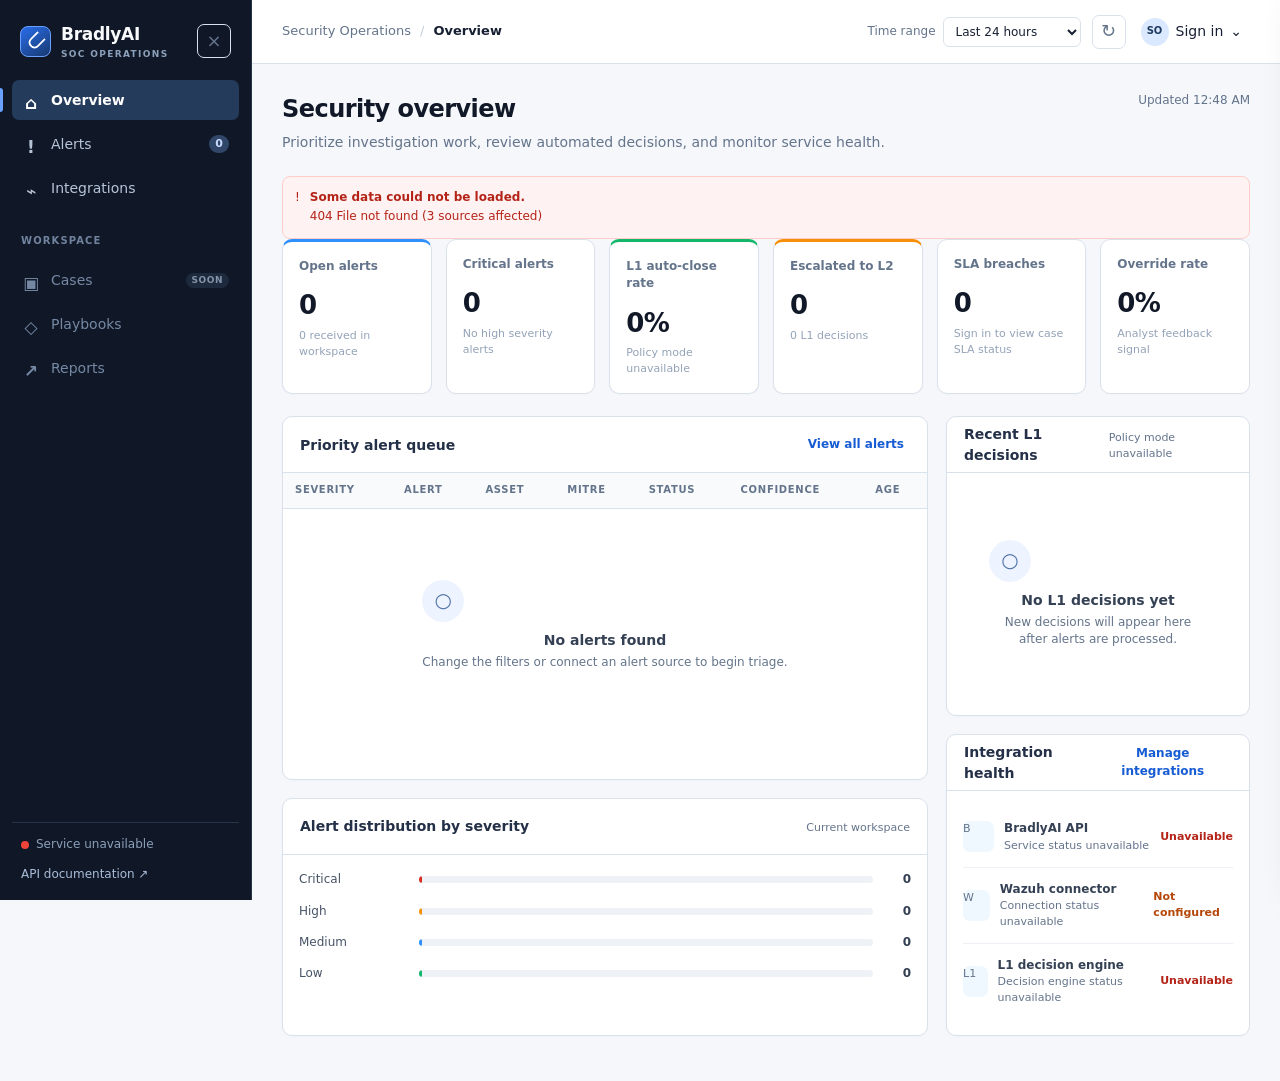
==== commit 2bda3b4a: "feat: redesign SOC analyst dashboard" ====
--- a/bradlyai/static/index.html
+++ b/bradlyai/static/index.html
@@ -1,129 +1,78 @@
-<!DOCTYPE html>
+<!doctype html>
 <html lang="en">
 <head>
-    <meta charset="UTF-8">
-    <meta name="viewport" content="width=device-width, initial-scale=1.0">
-    <title>BradlyAI - Autonomous Driverless SOC & Incident Response Platform</title>
-    <link rel="stylesheet" href="style.css">
-    <style>
-        /* CSS animations for interactive SVGs and loaders */
-        @keyframes spin {
-            from { transform: rotate(0deg); }
-            to { transform: rotate(360deg); }
-        }
-        .animation-spin {
-            animation: spin 1s linear infinite;
-        }
-        @keyframes pulse {
-            0%, 100% { opacity: 1; transform: scale(1); }
-            50% { opacity: 0.7; transform: scale(0.95); }
-        }
-        .animation-pulse {
-            animation: pulse 2s cubic-bezier(0.4, 0, 0.6, 1) infinite;
-        }
-    </style>
+  <meta charset="utf-8">
+  <meta name="viewport" content="width=device-width, initial-scale=1">
+  <meta name="theme-color" content="#101826">
+  <title>BradlyAI | SOC Operations</title>
+  <link rel="stylesheet" href="style.css">
 </head>
 <body>
+  <a class="skip-link" href="#main-content">Skip to main content</a>
+  <div class="app-shell">
+    <aside class="sidebar" id="sidebar" aria-label="Primary navigation">
+      <div class="brand">
+        <div class="brand-mark" aria-hidden="true"><span></span></div>
+        <div><strong>BradlyAI</strong><small>SOC OPERATIONS</small></div>
+        <button class="mobile-close icon-button" id="close-nav" aria-label="Close navigation">×</button>
+      </div>
 
-    <!-- Header & App Navigation -->
-    <header>
-        <div class="logo-container" onclick="app.switchTab('dashboard')">
-            <div class="logo-hex">
-                <svg viewBox="0 0 24 24" fill="none" stroke="currentColor" stroke-width="2"><polygon points="13 2 3 14 12 14 11 22 21 10 12 10 13 2"/></svg>
-            </div>
-            <div class="logo-text">
-                BradlyAI <span style="font-weight: 300;">AI</span>
-            </div>
-            <span class="logo-tag">Driverless SOC</span>
+      <nav class="nav-list" aria-label="SOC workspace">
+        <button class="nav-item active" data-page="overview" aria-current="page">
+          <span class="nav-icon">⌂</span><span>Overview</span>
+        </button>
+        <button class="nav-item" data-page="alerts">
+          <span class="nav-icon">!</span><span>Alerts</span><span class="nav-count" id="nav-alert-count">0</span>
+        </button>
+        <button class="nav-item" data-page="integrations">
+          <span class="nav-icon">⌁</span><span>Integrations</span>
+        </button>
+      </nav>
+
+      <div class="sidebar-section">
+        <p class="sidebar-label">WORKSPACE</p>
+        <button class="nav-item muted" disabled title="Available in a later pilot release"><span class="nav-icon">▣</span><span>Cases</span><span class="soon">SOON</span></button>
+        <button class="nav-item muted" disabled title="Available in a later pilot release"><span class="nav-icon">◇</span><span>Playbooks</span></button>
+        <button class="nav-item muted" disabled title="Available in a later pilot release"><span class="nav-icon">↗</span><span>Reports</span></button>
+      </div>
+
+      <div class="sidebar-footer">
+        <div class="connection-state" id="connection-state">
+          <span class="status-dot checking"></span>
+          <span>Checking service</span>
         </div>
+        <a href="/docs" target="_blank" rel="noopener">API documentation <span aria-hidden="true">↗</span></a>
+      </div>
+    </aside>
 
-        <nav class="nav-tabs">
-            <button class="nav-btn active" data-tab="dashboard">
-                <svg viewBox="0 0 24 24" fill="none" stroke="currentColor" stroke-width="2"><rect x="3" y="3" width="7" height="7"/><rect x="14" y="3" width="7" height="7"/><rect x="14" y="14" width="7" height="7"/><rect x="3" y="14" width="7" height="7"/></svg>
-                <span>Executive Dashboard</span>
-            </button>
-            <button class="nav-btn" data-tab="air">
-                <svg viewBox="0 0 24 24" fill="none" stroke="currentColor" stroke-width="2"><polygon points="13 2 3 14 12 14 11 22 21 10 12 10 13 2"/></svg>
-                <span>AIR Live Pipeline</span>
-            </button>
-            <button class="nav-btn" data-tab="asm">
-                <svg viewBox="0 0 24 24" fill="none" stroke="currentColor" stroke-width="2"><circle cx="12" cy="12" r="10"/><line x1="2" y1="12" x2="22" y2="12"/><path d="M12 2a15.3 15.3 0 0 1 4 10 15.3 15.3 0 0 1-4 10 15.3 15.3 0 0 1-4-10 15.3 15.3 0 0 1 4-10z"/></svg>
-                <span>Attack Surface (ASM)</span>
-            </button>
-            <button class="nav-btn" data-tab="forensics">
-                <svg viewBox="0 0 24 24" fill="none" stroke="currentColor" stroke-width="2"><polyline points="22 12 18 12 15 21 9 3 6 12 2 12"/></svg>
-                <span>AI Threat Hunter</span>
-            </button>
-            <button class="nav-btn" data-tab="mitre">
-                <svg viewBox="0 0 24 24" fill="none" stroke="currentColor" stroke-width="2"><path d="M3 9l9-7 9 7v11a2 2 0 0 1-2 2H5a2 2 0 0 1-2-2z"/><polyline points="9 22 9 12 15 12 15 22"/></svg>
-                <span>MITRE ATT&CK Matrix</span>
-            </button>
-            <button class="nav-btn" data-tab="copilot">
-                <svg viewBox="0 0 24 24" fill="none" stroke="currentColor" stroke-width="2"><path d="M21 15a2 2 0 0 1-2 2H7l-4 4V5a2 2 0 0 1 2-2h14a2 2 0 0 1 2 2z"/></svg>
-                <span>AI Security Copilot</span>
-            </button>
-        </nav>
+    <div class="workspace">
+      <header class="topbar">
+        <button class="icon-button mobile-menu" id="open-nav" aria-label="Open navigation">☰</button>
+        <div class="breadcrumb"><span>Security Operations</span><span class="slash">/</span><strong id="page-name">Overview</strong></div>
+        <div class="topbar-actions">
+          <label class="time-range" for="time-range"><span>Time range</span>
+            <select id="time-range">
+              <option value="24">Last 24 hours</option>
+              <option value="168">Last 7 days</option>
+              <option value="720">Last 30 days</option>
+            </select>
+          </label>
+          <button class="icon-button" id="refresh-button" title="Refresh workspace" aria-label="Refresh workspace">↻</button>
+          <button class="user-menu" id="auth-button" aria-haspopup="dialog"><span class="user-avatar" id="user-avatar">SO</span><span id="user-name">Sign in</span><span aria-hidden="true">⌄</span></button>
+        </div>
+      </header>
 
-        <div class="header-actions">
-            <div class="driverless-badge">
-                <span class="status-dot"></span>
-                <span>Driverless Active</span>
-            </div>
+      <main id="main-content" tabindex="-1">
+        <div id="app-content" class="page-content" aria-live="polite"></div>
+      </main>
+    </div>
+  </div>
 
-            <button onclick="app.openSettingsModal()" class="btn-filter" style="background:rgba(255,255,255,0.05); border-color:var(--border-color); color:white; display:flex; align-items:center; gap:8px;">
-                <svg viewBox="0 0 24 24" fill="none" stroke="currentColor" stroke-width="2" width="18" height="18"><circle cx="12" cy="12" r="3"/><path d="M19.4 15a1.65 1.65 0 0 0 .33 1.82l.06.06a2 2 0 0 1 0 2.83 2 2 0 0 1-2.83 0l-.06-.06a1.65 1.65 0 0 0-1.82-.33 1.65 1.65 0 0 0-1 1.51V21a2 2 0 0 1-2 2 2 2 0 0 1-2-2v-.09A1.65 1.65 0 0 0 9 19.4a1.65 1.65 0 0 0-1.82.33l-.06.06a2 2 0 0 1-2.83 0 2 2 0 0 1 0-2.83l.06-.06a1.65 1.65 0 0 0 .33-1.82 1.65 1.65 0 0 0-1.51-1H3a2 2 0 0 1-2-2 2 2 0 0 1 2-2h.09A1.65 1.65 0 0 0 4.6 9a1.65 1.65 0 0 0-.33-1.82l-.06-.06a2 2 0 0 1 0-2.83 2 2 0 0 1 2.83 0l.06.06a1.65 1.65 0 0 0 1.82.33H9a1.65 1.65 0 0 0 1-1.51V3a2 2 0 0 1 2-2 2 2 0 0 1 2 2v.09a1.65 1.65 0 0 0 1 1.51 1.65 1.65 0 0 0 1.82-.33l.06-.06a2 2 0 0 1 2.83 0 2 2 0 0 1 0 2.83l-.06.06a1.65 1.65 0 0 0-.33 1.82V9a1.65 1.65 0 0 0 1.51 1H21a2 2 0 0 1 2 2 2 2 0 0 1-2 2h-.09a1.65 1.65 0 0 0-1.51 1z"/></svg>
-                <span>SOC Settings</span>
-            </button>
+  <div class="scrim" id="scrim" hidden></div>
+  <div class="drawer" id="alert-drawer" aria-hidden="true" role="dialog" aria-modal="true" aria-labelledby="drawer-title"></div>
+  <div class="modal-root" id="modal-root" aria-hidden="true"></div>
+  <div class="toast-region" id="toast-region" aria-live="polite" aria-atomic="true"></div>
 
-            <button id="btn-run-demo" class="btn-trigger-attack" style="background:linear-gradient(135deg, #8b5cf6, #ec4899);margin-right:8px;" onclick="app.runManagementDemo()"><svg viewBox="0 0 24 24" fill="none" stroke="currentColor" stroke-width="2" width="18" height="18"><polygon points="5 3 19 12 5 21 5 3"/></svg><span>ð¯ Run Management Demo</span></button><button id="btn-trigger-sim" class="btn-trigger-attack">
-                <svg viewBox="0 0 24 24" fill="none" stroke="currentColor" stroke-width="2" width="18" height="18"><path d="M10.29 3.86L1.82 18a2 2 0 0 0 1.71 3h16.94a2 2 0 0 0 1.71-3L13.71 3.86a2 2 0 0 0-3.42 0z"/><line x1="12" y1="9" x2="12" y2="13"/><line x1="12" y1="17" x2="12.01" y2="17"/></svg>
-                <span>Trigger Simulated Attack</span>
-            </button>
-        </div>
-    </header>
-
-    <!-- Real-time Security Marquee Banner -->
-    <div class="security-ticker">
-        <div class="ticker-label">
-            <svg viewBox="0 0 24 24" fill="currentColor" width="16" height="16"><circle cx="12" cy="12" r="10"/></svg>
-            <span>Autonomous Triage Stream</span>
-        </div>
-        <div class="ticker-content" id="ticker-content">
-            <!-- Populated by JS -->
-        </div>
-    </div>
-
-    <!-- Main Dynamic Application Content Area -->
-    <main>
-        <!-- Top Stats (Visible across core views) -->
-        <div class="stats-grid" id="stats-grid">
-            <!-- Populated by JS -->
-        </div>
-
-        <div id="main-content">
-            <!-- Dynamic Tab View Rendered by JS -->
-        </div>
-    </main>
-
-    <!-- Modals Overlay Container -->
-    <div class="modal-overlay" id="modal-overlay">
-        <div class="modal-card" id="modal-card">
-            <!-- Populated by JS -->
-        </div>
-    </div>
-
-    <!-- Emergency Attack Simulation Modal Overlay -->
-    <div class="modal-overlay" id="sim-modal-overlay">
-    </div>
-
-    <!-- SOC Advanced System Settings Modal Overlay -->
-    <div class="modal-overlay" id="settings-modal-overlay">
-        <div class="modal-card" id="settings-modal-card">
-        </div>
-    </div>
-
-    <!-- App Data & Logic Scripts -->
-    <script src="data.js"></script>
-    <script src="app.js"></script>
+  <script src="app.js"></script>
 </body>
 </html>
--- a/bradlyai/static/style.css
+++ b/bradlyai/static/style.css
@@ -1,1776 +1,99 @@
-@import url('https://fonts.googleapis.com/css2?family=Inter:wght@300;400;500;600;700&family=JetBrains+Mono:wght@400;500;700&family=Orbitron:wght@500;700;800&display=swap');
-
 :root {
-    --bg-main: #070913;
-    --bg-card: rgba(16, 20, 38, 0.7);
-    --bg-card-hover: rgba(24, 30, 56, 0.85);
-    --border-color: rgba(45, 55, 95, 0.6);
-    --border-glow: rgba(0, 240, 255, 0.4);
-    --text-main: #f0f4fd;
-    --text-muted: #94a3b8;
-    --text-accent: #00f0ff;
-    --text-cyber-green: #10b981;
-    --text-cyber-red: #f43f5e;
-    --text-cyber-amber: #f59e0b;
-    --text-cyber-purple: #a855f7;
-
-    --color-cyan: #00f0ff;
-    --color-cyan-rgb: 0, 240, 255;
-    --color-blue: #3b82f6;
-    --color-indigo: #6366f1;
-    --color-green: #10b981;
-    --color-red: #f43f5e;
-    --color-amber: #f59e0b;
-    --color-purple: #a855f7;
-
-    --header-height: 72px;
+  --canvas: #f5f7fb;
+  --surface: #ffffff;
+  --surface-muted: #f8fafc;
+  --surface-dark: #111827;
+  --sidebar: #101827;
+  --sidebar-hover: #1d2939;
+  --border: #d9e1ec;
+  --border-strong: #b8c5d6;
+  --text: #172033;
+  --text-muted: #64748b;
+  --text-faint: #94a3b8;
+  --blue: #2563eb;
+  --blue-soft: #eaf1ff;
+  --red: #b42336;
+  --red-soft: #feecef;
+  --amber: #a15c00;
+  --amber-soft: #fff5dc;
+  --green: #087443;
+  --green-soft: #e9f9ef;
+  --purple: #6941c6;
+  --purple-soft: #f2edff;
+  --shadow: 0 10px 30px rgba(16, 24, 40, .07);
+  --radius: 10px;
+  --sidebar-width: 252px;
 }
 
-* {
-    box-sizing: border-box;
-    margin: 0;
-    padding: 0;
-}
+* { box-sizing: border-box; }
+html { background: var(--canvas); }
+body { margin: 0; min-width: 320px; color: var(--text); background: var(--canvas); font-family: Inter, ui-sans-serif, system-ui, -apple-system, BlinkMacSystemFont, "Segoe UI", sans-serif; font-size: 14px; line-height: 1.45; }
+button, input, select { font: inherit; }
+button { cursor: pointer; }
+a { color: inherit; }
+.skip-link { position: absolute; left: -9999px; top: 8px; z-index: 500; padding: 8px 12px; color: white; background: var(--blue); border-radius: 6px; }
+.skip-link:focus { left: 8px; }
 
-body {
-    font-family: 'Inter', -apple-system, BlinkMacSystemFont, sans-serif;
-    background-color: var(--bg-main);
-    color: var(--text-main);
-    min-height: 100vh;
-    display: flex;
-    flex-direction: column;
-    overflow-x: hidden;
-    background-image: 
-        radial-gradient(circle at 15% 50%, rgba(0, 240, 255, 0.08) 0%, transparent 50%),
-        radial-gradient(circle at 85% 30%, rgba(99, 102, 241, 0.08) 0%, transparent 50%),
-        linear-gradient(to bottom, rgba(255,255,255,0) 0%, rgba(7, 9, 19, 0.8) 100%);
-    background-attachment: fixed;
-}
+.app-shell { min-height: 100vh; display: flex; }
+.sidebar { position: fixed; inset: 0 auto 0 0; z-index: 80; display: flex; flex-direction: column; width: var(--sidebar-width); padding: 18px 12px 14px; color: #d0d9e8; background: var(--sidebar); border-right: 1px solid #263448; }
+.brand { display: flex; align-items: center; gap: 10px; min-height: 46px; padding: 4px 8px 19px; color: #f8fafc; }
+.brand strong { display: block; font-size: 17px; letter-spacing: -.3px; }
+.brand small { display: block; margin-top: 1px; color: #8ca0bb; font-size: 9px; font-weight: 750; letter-spacing: .15em; }
+.brand-mark { display: grid; width: 31px; height: 31px; place-items: center; overflow: hidden; border: 1px solid #6aa0ff; border-radius: 8px; background: linear-gradient(145deg, #2a6dea, #173970); }
+.brand-mark span { display: block; width: 12px; height: 16px; border: 2px solid white; border-top: 0; border-radius: 0 0 9px 9px; transform: rotate(45deg); }
+.mobile-close { display: none; margin-left: auto; color: #d0d9e8; }
+.nav-list, .sidebar-section { display: grid; gap: 4px; }
+.sidebar-section { margin-top: 26px; }
+.sidebar-label { margin: 0 9px 8px; color: #70829d; font-size: 10px; font-weight: 750; letter-spacing: .11em; }
+.nav-item { position: relative; display: flex; align-items: center; gap: 11px; width: 100%; min-height: 40px; padding: 0 10px; color: #b7c4d8; text-align: left; background: transparent; border: 0; border-radius: 7px; transition: background .15s, color .15s; }
+.nav-item:hover { color: #fff; background: var(--sidebar-hover); }
+.nav-item.active { color: #fff; background: #253b5b; font-weight: 650; }
+.nav-item.active::before { position: absolute; left: -12px; width: 3px; height: 24px; content: ""; background: #6aa0ff; border-radius: 0 3px 3px 0; }
+.nav-item.muted { color: #7588a4; cursor: not-allowed; }
+.nav-icon { display: inline-grid; width: 18px; height: 18px; place-items: center; color: currentColor; font-size: 17px; font-weight: 600; }
+.nav-count, .soon { margin-left: auto; padding: 1px 6px; color: #c9dcff; background: #31476a; border-radius: 10px; font-size: 11px; font-weight: 700; }
+.soon { color: #8494aa; background: #1d2a3e; font-size: 9px; letter-spacing: .06em; }
+.sidebar-footer { display: grid; gap: 12px; margin-top: auto; padding: 13px 9px 3px; color: #8ca0bb; font-size: 12px; border-top: 1px solid #263448; }
+.sidebar-footer a { color: #a9bdd9; text-decoration: none; }
+.sidebar-footer a:hover { color: white; }
+.connection-state { display: flex; align-items: center; gap: 7px; }
+.status-dot { display: inline-block; width: 8px; height: 8px; border-radius: 50%; background: var(--text-faint); }
+.status-dot.healthy { background: #12b76a; box-shadow: 0 0 0 3px rgba(18, 183, 106, .13); }
+.status-dot.warn, .status-dot.checking { background: #f79009; }
+.status-dot.unhealthy { background: #f04438; }
 
-/* Cyber Hex Grid Background */
-body::before {
-    content: '';
-    position: fixed;
-    top: 0; left: 0; width: 100vw; height: 100vh;
-    background-size: 40px 40px;
-    background-image: 
-        linear-gradient(to right, rgba(255, 255, 255, 0.02) 1px, transparent 1px),
-        linear-gradient(to bottom, rgba(255, 255, 255, 0.02) 1px, transparent 1px);
-    pointer-events: none;
-    z-index: 0;
-}
+.workspace { min-width: 0; flex: 1; margin-left: var(--sidebar-width); }
+.topbar { position: sticky; top: 0; z-index: 40; display: flex; align-items: center; min-height: 64px; padding: 0 30px; background: rgba(255, 255, 255, .96); border-bottom: 1px solid var(--border); backdrop-filter: blur(12px); }
+.breadcrumb { display: flex; align-items: center; gap: 9px; color: var(--text-muted); font-size: 13px; }
+.breadcrumb strong { color: var(--text); font-weight: 650; }.slash { color: #c3cedc; }
+.topbar-actions { display: flex; align-items: center; gap: 11px; margin-left: auto; }.time-range { display: flex; align-items: center; gap: 7px; color: var(--text-muted); font-size: 12px; }.time-range select { padding: 6px 26px 6px 8px; color: var(--text); background: white; border: 1px solid var(--border); border-radius: 6px; }
+.icon-button { display: inline-grid; width: 34px; height: 34px; padding: 0; place-items: center; color: var(--text-muted); background: transparent; border: 1px solid var(--border); border-radius: 7px; font-size: 18px; }.icon-button:hover { color: var(--text); background: var(--surface-muted); border-color: var(--border-strong); }.mobile-menu { display: none; margin-right: 12px; }
+.user-menu { display: flex; align-items: center; gap: 7px; padding: 3px 7px 3px 3px; color: var(--text); background: transparent; border: 1px solid transparent; border-radius: 7px; }.user-menu:hover { background: var(--surface-muted); border-color: var(--border); }.user-avatar { display: grid; width: 28px; height: 28px; place-items: center; color: #1e3a5f; background: #dae9ff; border-radius: 50%; font-size: 10px; font-weight: 800; }
 
-/* Scrollbar */
-::-webkit-scrollbar {
-    width: 8px;
-    height: 8px;
-}
-::-webkit-scrollbar-track {
-    background: #090d1a;
-}
-::-webkit-scrollbar-thumb {
-    background: #1e293b;
-    border-radius: 4px;
-    border: 1px solid rgba(0, 240, 255, 0.2);
-}
-::-webkit-scrollbar-thumb:hover {
-    background: var(--color-cyan);
-}
+.page-content { max-width: 1600px; margin: 0 auto; padding: 28px 30px 45px; }.page-header { display: flex; align-items: flex-start; justify-content: space-between; gap: 22px; margin-bottom: 24px; }.page-header h1 { margin: 0 0 5px; color: #111827; font-size: 24px; letter-spacing: -.55px; }.page-header p { margin: 0; color: var(--text-muted); }.header-meta { display: flex; align-items: center; gap: 8px; color: var(--text-muted); font-size: 12px; white-space: nowrap; }
+.button { display: inline-flex; align-items: center; justify-content: center; min-height: 36px; gap: 7px; padding: 0 12px; color: white; background: var(--blue); border: 1px solid var(--blue); border-radius: 7px; font-weight: 650; }.button:hover { background: #1d4ed8; }.button.secondary { color: #344054; background: white; border-color: var(--border-strong); }.button.secondary:hover { background: var(--surface-muted); }.button.small { min-height: 31px; padding: 0 9px; font-size: 12px; }.button:disabled { cursor: not-allowed; opacity: .55; }
 
-/* Utility Top Bar & Header */
-header {
-    height: var(--header-height);
-    background: rgba(11, 15, 25, 0.8);
-    backdrop-filter: blur(16px);
-    -webkit-backdrop-filter: blur(16px);
-    border-bottom: 1px solid var(--border-color);
-    display: flex;
-    align-items: center;
-    justify-content: space-between;
-    padding: 0 24px;
-    position: sticky;
-    top: 0;
-    z-index: 100;
-    box-shadow: 0 4px 30px rgba(0, 0, 0, 0.5);
-}
+.metric-grid { display: grid; grid-template-columns: repeat(6, minmax(0, 1fr)); gap: 14px; margin-bottom: 22px; }.metric-card { min-height: 114px; padding: 16px; background: var(--surface); border: 1px solid var(--border); border-radius: var(--radius); box-shadow: 0 1px 2px rgba(16,24,40,.02); }.metric-label { display: flex; justify-content: space-between; gap: 8px; color: var(--text-muted); font-size: 12px; font-weight: 550; }.metric-value { margin: 12px 0 3px; color: #111827; font-size: 26px; font-weight: 720; letter-spacing: -.7px; }.metric-note { color: var(--text-faint); font-size: 11px; }.metric-card.critical { border-top: 3px solid #d92d20; }.metric-card.attention { border-top: 3px solid #f79009; }.metric-card.positive { border-top: 3px solid #12b76a; }.metric-card.info { border-top: 3px solid #2e90fa; }
 
-.logo-container {
-    display: flex;
-    align-items: center;
-    gap: 12px;
-    cursor: pointer;
-}
+.dashboard-grid { display: grid; grid-template-columns: minmax(0, 1.7fr) minmax(300px, .8fr); gap: 18px; }.stack { display: grid; gap: 18px; }.panel { overflow: hidden; background: var(--surface); border: 1px solid var(--border); border-radius: var(--radius); box-shadow: 0 1px 2px rgba(16,24,40,.02); }.panel-header { display: flex; align-items: center; justify-content: space-between; min-height: 56px; padding: 0 17px; border-bottom: 1px solid var(--border); }.panel-header h2 { margin: 0; color: #243047; font-size: 14px; }.panel-header a, .text-button { color: #175cd3; background: none; border: 0; font-size: 12px; font-weight: 650; text-decoration: none; }.text-button:hover, .panel-header a:hover { text-decoration: underline; }.panel-body { padding: 16px; }
 
-.logo-hex {
-    position: relative;
-    width: 40px;
-    height: 40px;
-    display: flex;
-    align-items: center;
-    justify-content: center;
-    background: linear-gradient(135deg, rgba(0, 240, 255, 0.2), rgba(99, 102, 241, 0.2));
-    border: 1px solid var(--color-cyan);
-    border-radius: 8px;
-    box-shadow: 0 0 15px rgba(0, 240, 255, 0.4);
-    animation: pulseGlow 3s infinite alternate;
-}
+.table-wrap { overflow-x: auto; }.data-table { width: 100%; border-collapse: collapse; text-align: left; }.data-table th { padding: 10px 12px; color: var(--text-muted); background: var(--surface-muted); border-bottom: 1px solid var(--border); font-size: 10px; font-weight: 750; letter-spacing: .07em; text-transform: uppercase; white-space: nowrap; }.data-table td { padding: 12px; color: #344054; border-bottom: 1px solid #edf1f6; font-size: 13px; vertical-align: middle; }.data-table tbody tr { transition: background .14s; }.data-table tbody tr:hover { cursor: pointer; background: #f8fbff; }.data-table tbody tr:last-child td { border-bottom: 0; }.entity-title { display: block; max-width: 310px; overflow: hidden; color: #182230; font-weight: 650; text-overflow: ellipsis; white-space: nowrap; }.entity-subtitle { display: block; margin-top: 2px; color: var(--text-muted); font-size: 11px; }.severity { display: inline-flex; align-items: center; min-width: 68px; padding: 3px 7px; border-radius: 99px; font-size: 10px; font-weight: 750; letter-spacing: .04em; text-transform: uppercase; }.severity.critical { color: #b42318; background: #fef3f2; }.severity.high { color: #b54708; background: #fffaeb; }.severity.medium { color: #175cd3; background: #eff8ff; }.severity.low { color: #027a48; background: #ecfdf3; }.severity.unknown { color: #475467; background: #f2f4f7; }.status-badge { display: inline-flex; align-items: center; gap: 5px; padding: 3px 7px; color: #475467; background: #f2f4f7; border-radius: 99px; font-size: 11px; font-weight: 650; }.status-badge.open, .status-badge.escalated { color: #b42318; background: var(--red-soft); }.status-badge.closed, .status-badge.resolved, .status-badge.auto_closed { color: #067647; background: var(--green-soft); }.status-badge.in_progress { color: #a15c00; background: var(--amber-soft); }.confidence { color: #344054; font-variant-numeric: tabular-nums; font-weight: 650; }
 
-@keyframes pulseGlow {
-    0% { box-shadow: 0 0 10px rgba(0, 240, 255, 0.3); }
-    100% { box-shadow: 0 0 22px rgba(0, 240, 255, 0.7); }
-}
+.bar-list { display: grid; gap: 14px; }.bar-item { display: grid; grid-template-columns: 110px minmax(70px, 1fr) 28px; align-items: center; gap: 10px; color: #475467; font-size: 12px; }.bar-track { height: 7px; overflow: hidden; background: #eef2f7; border-radius: 99px; }.bar-fill { height: 100%; min-width: 3px; background: #5389eb; border-radius: inherit; }.bar-fill.critical { background: #d92d20; }.bar-fill.high { background: #f79009; }.bar-fill.medium { background: #2e90fa; }.bar-fill.low { background: #12b76a; }.bar-value { text-align: right; color: #344054; font-weight: 650; }.decision-list { display: grid; gap: 0; }.decision-row { display: grid; grid-template-columns: 8px minmax(0, 1fr) auto; align-items: center; gap: 10px; padding: 11px 0; border-bottom: 1px solid #edf1f6; }.decision-row:last-child { border: 0; }.decision-line { width: 3px; height: 28px; background: #98a2b3; border-radius: 3px; }.decision-line.close { background: #12b76a; }.decision-line.escalate { background: #f04438; }.decision-row strong { display: block; overflow: hidden; color: #344054; font-size: 12px; text-overflow: ellipsis; white-space: nowrap; }.decision-row span { color: var(--text-muted); font-size: 11px; }.decision-row time { color: var(--text-muted); font-size: 11px; }
 
-.logo-hex svg {
-    width: 22px;
-    height: 22px;
-    color: var(--color-cyan);
-}
+.health-list { display: grid; gap: 0; }.health-row { display: flex; align-items: center; gap: 10px; padding: 13px 0; border-bottom: 1px solid #edf1f6; }.health-row:last-child { border: 0; }.health-icon { display: grid; width: 31px; height: 31px; place-items: center; color: #175cd3; background: #eff8ff; border-radius: 7px; font-size: 15px; }.health-row strong { display: block; color: #344054; font-size: 12px; }.health-row span { display: block; color: var(--text-muted); font-size: 11px; }.health-state { margin-left: auto; font-size: 11px; font-weight: 700; }.health-state.healthy { color: #067647; }.health-state.warning { color: #b54708; }.health-state.unhealthy { color: #b42318; }
 
-.logo-text {
-    font-family: 'Orbitron', sans-serif;
-    font-size: 1.35rem;
-    font-weight: 800;
-    letter-spacing: 1.5px;
-    background: linear-gradient(90deg, #ffffff, #00f0ff);
-    -webkit-background-clip: text;
-    -webkit-text-fill-color: transparent;
-    display: flex;
-    align-items: center;
-    gap: 6px;
-}
+.toolbar { display: flex; flex-wrap: wrap; align-items: center; gap: 10px; margin-bottom: 17px; }.search-box { position: relative; min-width: min(100%, 290px); flex: 1; }.search-box input, .select-control, .field input { width: 100%; height: 37px; padding: 0 10px; color: var(--text); background: white; border: 1px solid var(--border-strong); border-radius: 7px; outline: none; }.search-box input { padding-left: 32px; }.search-box::before { position: absolute; top: 8px; left: 11px; color: #98a2b3; content: "⌕"; font-size: 18px; }.search-box input:focus, .select-control:focus, .field input:focus { border-color: #528bff; box-shadow: 0 0 0 3px #e8f0ff; }.select-control { width: auto; min-width: 132px; }.filter-group { display: flex; flex-wrap: wrap; gap: 7px; }.filter-pill { min-height: 31px; padding: 0 10px; color: #475467; background: white; border: 1px solid var(--border); border-radius: 99px; font-size: 12px; }.filter-pill.active, .filter-pill:hover { color: #175cd3; background: var(--blue-soft); border-color: #b9d1ff; }
 
-.logo-tag {
-    font-family: 'Inter', sans-serif;
-    font-size: 0.65rem;
-    text-transform: uppercase;
-    background: rgba(0, 240, 255, 0.15);
-    color: var(--color-cyan);
-    border: 1px solid rgba(0, 240, 255, 0.4);
-    padding: 2px 6px;
-    border-radius: 4px;
-    font-weight: 600;
-    letter-spacing: 0.5px;
-}
+.integration-grid { display: grid; grid-template-columns: repeat(3, minmax(0, 1fr)); gap: 15px; }.integration-card { padding: 17px; background: var(--surface); border: 1px solid var(--border); border-radius: var(--radius); }.integration-card-header { display: flex; align-items: center; gap: 10px; }.integration-card .integration-icon { display: grid; width: 36px; height: 36px; place-items: center; color: #155eef; background: #eff8ff; border-radius: 8px; font-weight: 800; }.integration-card h2 { margin: 0; color: #344054; font-size: 14px; }.integration-card p { min-height: 36px; margin: 13px 0; color: var(--text-muted); font-size: 12px; }.integration-card dl { display: grid; grid-template-columns: 1fr auto; gap: 8px; margin: 0; padding-top: 12px; border-top: 1px solid #edf1f6; color: var(--text-muted); font-size: 11px; }.integration-card dd { margin: 0; color: #344054; font-weight: 650; text-align: right; }
 
-.nav-tabs {
-    display: flex;
-    gap: 8px;
-    align-items: center;
-}
+.empty-state { display: grid; min-height: 210px; padding: 26px; place-items: center; color: var(--text-muted); text-align: center; }.empty-state h3 { margin: 8px 0 4px; color: #344054; font-size: 14px; }.empty-state p { max-width: 390px; margin: 0; font-size: 12px; }.empty-icon { display: grid; width: 42px; height: 42px; place-items: center; color: #5274a8; background: #eef4ff; border-radius: 50%; font-size: 20px; }.loading { display: inline-flex; align-items: center; gap: 8px; color: var(--text-muted); }.loading::before { width: 13px; height: 13px; content: ""; border: 2px solid #d6e1f1; border-top-color: #2563eb; border-radius: 50%; animation: spin .75s linear infinite; }@keyframes spin { to { transform: rotate(360deg); } }
+.error-panel { display: flex; align-items: flex-start; gap: 10px; padding: 12px; color: #b42318; background: #fef3f2; border: 1px solid #fecdca; border-radius: 8px; font-size: 12px; }.error-panel strong { display: block; margin-bottom: 2px; }
 
-.nav-btn {
-    display: flex;
-    align-items: center;
-    gap: 8px;
-    padding: 10px 16px;
-    font-size: 0.85rem;
-    font-weight: 500;
-    color: var(--text-muted);
-    background: transparent;
-    border: 1px solid transparent;
-    border-radius: 8px;
-    cursor: pointer;
-    transition: all 0.2s ease;
-}
+.scrim { position: fixed; inset: 0; z-index: 70; background: rgba(15, 23, 42, .42); }.drawer { position: fixed; top: 0; right: 0; z-index: 100; display: flex; flex-direction: column; width: min(640px, 100vw); height: 100vh; overflow: auto; background: white; box-shadow: -12px 0 35px rgba(15,23,42,.15); transform: translateX(105%); transition: transform .22s ease; }.drawer.open { transform: translateX(0); }.drawer-header { display: flex; align-items: flex-start; justify-content: space-between; gap: 12px; padding: 22px 23px 17px; border-bottom: 1px solid var(--border); }.drawer-header h2 { margin: 9px 0 0; color: #182230; font-size: 18px; }.drawer-body { display: grid; gap: 20px; padding: 20px 23px 36px; }.detail-grid { display: grid; grid-template-columns: repeat(2, 1fr); border: 1px solid var(--border); border-radius: 8px; }.detail-grid div { padding: 11px 13px; border-right: 1px solid #edf1f6; border-bottom: 1px solid #edf1f6; }.detail-grid div:nth-child(2n) { border-right: 0; }.detail-grid div:nth-last-child(-n+2) { border-bottom: 0; }.detail-grid dt { color: var(--text-muted); font-size: 10px; font-weight: 750; letter-spacing: .07em; text-transform: uppercase; }.detail-grid dd { margin: 4px 0 0; overflow-wrap: anywhere; color: #344054; font-size: 12px; font-weight: 600; }.section-title { margin: 0 0 10px; color: #344054; font-size: 13px; }.timeline { display: grid; gap: 0; margin: 0; padding: 0; list-style: none; }.timeline li { position: relative; padding: 0 0 15px 20px; color: #475467; font-size: 12px; }.timeline li::before { position: absolute; top: 4px; left: 0; width: 8px; height: 8px; content: ""; background: #8fb7ff; border: 2px solid #e8f0ff; border-radius: 50%; }.timeline li:not(:last-child)::after { position: absolute; top: 12px; bottom: 1px; left: 3px; width: 1px; content: ""; background: #d9e2ef; }.timeline time { display: block; margin-bottom: 3px; color: var(--text-faint); font-size: 10px; }.audit-item { padding: 10px 0; border-bottom: 1px solid #edf1f6; }.audit-item:last-child { border: 0; }.audit-item strong { display: block; color: #344054; font-size: 12px; }.audit-item span { color: var(--text-muted); font-size: 11px; }.drawer-actions { display: flex; gap: 8px; padding-top: 4px; }.drawer-note { padding: 10px; color: #475467; background: #f8fafc; border: 1px solid #e5ebf3; border-radius: 7px; font-size: 12px; }
 
-.nav-btn svg {
-    width: 18px;
-    height: 18px;
-    transition: color 0.2s ease;
-}
+.modal-root { position: fixed; inset: 0; z-index: 120; display: none; padding: 20px; place-items: center; background: rgba(15,23,42,.44); }.modal-root.open { display: grid; }.modal { width: min(410px, 100%); padding: 22px; background: white; border-radius: 10px; box-shadow: var(--shadow); }.modal h2 { margin: 0 0 5px; color: #182230; font-size: 18px; }.modal p { margin: 0 0 18px; color: var(--text-muted); font-size: 12px; }.field { display: grid; gap: 5px; margin-bottom: 13px; }.field label { color: #344054; font-size: 12px; font-weight: 650; }.field input { height: 39px; }.modal-actions { display: flex; justify-content: flex-end; gap: 8px; margin-top: 18px; }.modal-error { min-height: 17px; color: #b42318; font-size: 11px; }.toast-region { position: fixed; right: 18px; bottom: 18px; z-index: 200; display: grid; gap: 8px; width: min(360px, calc(100vw - 36px)); }.toast { padding: 11px 13px; color: #fff; background: #344054; border-radius: 8px; box-shadow: var(--shadow); font-size: 12px; }.toast.error { background: #b42318; }.toast.success { background: #087443; }
 
-.nav-btn:hover {
-    color: var(--text-main);
-    background: rgba(255, 255, 255, 0.05);
-}
-
-.nav-btn.active {
-    color: var(--color-cyan);
-    background: rgba(0, 240, 255, 0.1);
-    border-color: rgba(0, 240, 255, 0.3);
-    box-shadow: 0 0 12px rgba(0, 240, 255, 0.15);
-    font-weight: 600;
-}
-
-.nav-btn.active svg {
-    color: var(--color-cyan);
-}
-
-.header-actions {
-    display: flex;
-    align-items: center;
-    gap: 16px;
-}
-
-.driverless-badge {
-    display: flex;
-    align-items: center;
-    gap: 8px;
-    background: rgba(16, 185, 129, 0.1);
-    border: 1px solid rgba(16, 185, 129, 0.3);
-    padding: 6px 12px;
-    border-radius: 20px;
-    font-size: 0.75rem;
-    font-weight: 600;
-    color: var(--color-green);
-    letter-spacing: 0.5px;
-}
-
-.status-dot {
-    width: 8px;
-    height: 8px;
-    background-color: var(--color-green);
-    border-radius: 50%;
-    box-shadow: 0 0 8px var(--color-green);
-    animation: blinkDot 1.5s infinite ease-in-out;
-}
-
-@keyframes blinkDot {
-    0%, 100% { opacity: 1; transform: scale(1); }
-    50% { opacity: 0.4; transform: scale(0.8); }
-}
-
-.btn-trigger-attack {
-    display: flex;
-    align-items: center;
-    gap: 8px;
-    background: linear-gradient(135deg, #f43f5e, #be123c);
-    color: white;
-    font-weight: 600;
-    font-size: 0.85rem;
-    padding: 10px 18px;
-    border-radius: 8px;
-    border: 1px solid #fb7185;
-    cursor: pointer;
-    box-shadow: 0 0 20px rgba(244, 63, 94, 0.4);
-    transition: all 0.2s ease;
-}
-
-.btn-trigger-attack:hover {
-    transform: translateY(-1px);
-    box-shadow: 0 0 25px rgba(244, 63, 94, 0.7);
-    background: linear-gradient(135deg, #fb7185, #e11d48);
-}
-
-.btn-trigger-attack:active {
-    transform: translateY(1px);
-}
-
-/* Live Security Ticker Banner */
-.security-ticker {
-    background: rgba(11, 15, 25, 0.95);
-    border-bottom: 1px solid var(--border-color);
-    padding: 8px 24px;
-    font-size: 0.75rem;
-    font-family: 'JetBrains Mono', monospace;
-    display: flex;
-    align-items: center;
-    gap: 16px;
-    overflow: hidden;
-    position: relative;
-}
-
-.ticker-label {
-    color: var(--color-cyan);
-    font-weight: 700;
-    text-transform: uppercase;
-    display: flex;
-    align-items: center;
-    gap: 6px;
-    flex-shrink: 0;
-}
-
-.ticker-content {
-    display: flex;
-    gap: 32px;
-    white-space: nowrap;
-    animation: marquee 35s linear infinite;
-}
-
-.ticker-item {
-    display: flex;
-    align-items: center;
-    gap: 8px;
-}
-
-.ticker-time {
-    color: var(--text-muted);
-}
-
-.ticker-badge {
-    padding: 2px 6px;
-    border-radius: 4px;
-    font-weight: 700;
-    font-size: 0.65rem;
-}
-
-.ticker-badge.crit { background: rgba(244, 63, 94, 0.2); color: var(--color-red); border: 1px solid var(--color-red); }
-.ticker-badge.high { background: rgba(245, 158, 11, 0.2); color: var(--color-amber); border: 1px solid var(--color-amber); }
-.ticker-badge.med  { background: rgba(59, 130, 246, 0.2); color: var(--color-blue); border: 1px solid var(--color-blue); }
-
-@keyframes marquee {
-    0% { transform: translateX(0%); }
-    100% { transform: translateX(-50%); }
-}
-
-/* Main Layout */
-main {
-    flex: 1;
-    padding: 32px 24px;
-    max-width: 1700px;
-    width: 100%;
-    margin: 0 auto;
-    position: relative;
-    z-index: 1;
-}
-
-/* Dashboard Grid */
-.stats-grid {
-    display: grid;
-    grid-template-columns: repeat(auto-fit, minmax(280px, 1fr));
-    gap: 20px;
-    margin-bottom: 28px;
-}
-
-.stat-card {
-    background: var(--bg-card);
-    border: 1px solid var(--border-color);
-    border-radius: 12px;
-    padding: 20px;
-    backdrop-filter: blur(10px);
-    position: relative;
-    overflow: hidden;
-    transition: all 0.3s ease;
-}
-
-.stat-card::before {
-    content: '';
-    position: absolute;
-    top: 0; left: 0; width: 100%; height: 2px;
-}
-
-.stat-card:nth-child(1)::before { background: var(--color-cyan); }
-.stat-card:nth-child(2)::before { background: var(--color-green); }
-.stat-card:nth-child(3)::before { background: var(--color-purple); }
-.stat-card:nth-child(4)::before { background: var(--color-blue); }
-
-.stat-card:hover {
-    transform: translateY(-3px);
-    border-color: rgba(0, 240, 255, 0.4);
-    box-shadow: 0 10px 25px rgba(0, 0, 0, 0.5);
-}
-
-.stat-header {
-    display: flex;
-    justify-content: space-between;
-    align-items: center;
-    color: var(--text-muted);
-    font-size: 0.85rem;
-    font-weight: 500;
-    margin-bottom: 12px;
-}
-
-.stat-header svg {
-    width: 20px;
-    height: 20px;
-    opacity: 0.8;
-}
-
-.stat-card:nth-child(1) .stat-header svg { color: var(--color-cyan); }
-.stat-card:nth-child(2) .stat-header svg { color: var(--color-green); }
-.stat-card:nth-child(3) .stat-header svg { color: var(--color-purple); }
-.stat-card:nth-child(4) .stat-header svg { color: var(--color-blue); }
-
-.stat-value {
-    font-family: 'Orbitron', sans-serif;
-    font-size: 2.1rem;
-    font-weight: 700;
-    margin-bottom: 6px;
-    display: flex;
-    align-items: baseline;
-    gap: 8px;
-}
-
-.stat-sub {
-    font-size: 0.75rem;
-    color: var(--text-muted);
-    display: flex;
-    align-items: center;
-    gap: 6px;
-}
-
-.stat-change {
-    font-weight: 600;
-    padding: 2px 6px;
-    border-radius: 4px;
-    font-size: 0.7rem;
-}
-
-.stat-change.pos { background: rgba(16, 185, 129, 0.15); color: var(--color-green); }
-.stat-change.neg { background: rgba(244, 63, 94, 0.15); color: var(--color-red); }
-
-/* Charts & Maps Layout */
-.dashboard-middle-grid {
-    display: grid;
-    grid-template-columns: 3fr 2fr;
-    gap: 24px;
-    margin-bottom: 28px;
-}
-
-@media (max-width: 1200px) {
-    .dashboard-middle-grid {
-        grid-template-columns: 1fr;
-    }
-}
-
-.panel-card {
-    background: var(--bg-card);
-    border: 1px solid var(--border-color);
-    border-radius: 12px;
-    backdrop-filter: blur(10px);
-    display: flex;
-    flex-direction: column;
-    overflow: hidden;
-    box-shadow: 0 8px 24px rgba(0, 0, 0, 0.3);
-}
-
-.panel-header {
-    padding: 16px 20px;
-    border-bottom: 1px solid var(--border-color);
-    display: flex;
-    justify-content: space-between;
-    align-items: center;
-    background: rgba(255, 255, 255, 0.015);
-}
-
-.panel-title {
-    font-family: 'Orbitron', sans-serif;
-    font-size: 1.05rem;
-    font-weight: 700;
-    display: flex;
-    align-items: center;
-    gap: 10px;
-    color: var(--text-main);
-}
-
-.panel-title svg {
-    color: var(--color-cyan);
-    width: 20px;
-    height: 20px;
-}
-
-.panel-header-actions {
-    display: flex;
-    gap: 8px;
-}
-
-.btn-filter {
-    background: rgba(255, 255, 255, 0.05);
-    border: 1px solid var(--border-color);
-    color: var(--text-muted);
-    font-size: 0.75rem;
-    padding: 6px 12px;
-    border-radius: 6px;
-    cursor: pointer;
-    transition: all 0.2s ease;
-}
-
-.btn-filter.active, .btn-filter:hover {
-    background: rgba(0, 240, 255, 0.15);
-    color: var(--color-cyan);
-    border-color: var(--color-cyan);
-}
-
-.panel-body {
-    padding: 20px;
-    flex: 1;
-    display: flex;
-    flex-direction: column;
-}
-
-/* Threat Map custom SVG container */
-.threat-map-container {
-    position: relative;
-    width: 100%;
-    height: 380px;
-    background: #050710;
-    border-radius: 8px;
-    border: 1px solid rgba(0, 240, 255, 0.1);
-    overflow: hidden;
-    display: flex;
-    align-items: center;
-    justify-content: center;
-}
-
-.threat-map-svg {
-    width: 100%;
-    height: 100%;
-    object-fit: contain;
-}
-
-.map-overlay-stats {
-    position: absolute;
-    bottom: 16px; left: 16px;
-    background: rgba(10, 14, 28, 0.85);
-    border: 1px solid var(--border-color);
-    padding: 12px 16px;
-    border-radius: 8px;
-    backdrop-filter: blur(8px);
-    display: flex;
-    gap: 20px;
-    font-size: 0.75rem;
-}
-
-.map-stat-item {
-    display: flex;
-    flex-direction: column;
-}
-
-.map-stat-val {
-    font-family: 'Orbitron', sans-serif;
-    font-size: 1.1rem;
-    font-weight: 700;
-    color: var(--color-cyan);
-}
-
-.map-stat-lbl {
-    color: var(--text-muted);
-    font-size: 0.7rem;
-}
-
-/* Activity Trends Canvas */
-.trends-chart-container {
-    height: 380px;
-    width: 100%;
-    display: flex;
-    align-items: center;
-    justify-content: center;
-    position: relative;
-}
-
-/* Table styling for alerts */
-.table-container {
-    overflow-x: auto;
-}
-
-.cy-table {
-    width: 100%;
-    border-collapse: collapse;
-    text-align: left;
-    font-size: 0.85rem;
-}
-
-.cy-table th {
-    padding: 14px 16px;
-    color: var(--text-muted);
-    font-weight: 600;
-    font-size: 0.75rem;
-    text-transform: uppercase;
-    letter-spacing: 0.5px;
-    border-bottom: 1px solid var(--border-color);
-    background: rgba(255, 255, 255, 0.02);
-}
-
-.cy-table td {
-    padding: 16px;
-    border-bottom: 1px solid rgba(45, 55, 95, 0.3);
-    vertical-align: middle;
-}
-
-.cy-table tr:hover td {
-    background: rgba(0, 240, 255, 0.03);
-}
-
-.cy-table tr {
-    cursor: pointer;
-    transition: background 0.2s ease;
-}
-
-.alert-severity {
-    display: inline-flex;
-    align-items: center;
-    gap: 6px;
-    padding: 4px 10px;
-    border-radius: 6px;
-    font-size: 0.75rem;
-    font-weight: 700;
-    letter-spacing: 0.5px;
-}
-
-.alert-severity.crit { background: rgba(244, 63, 94, 0.15); color: var(--color-red); border: 1px solid rgba(244, 63, 94, 0.3); }
-.alert-severity.high { background: rgba(245, 158, 11, 0.15); color: var(--color-amber); border: 1px solid rgba(245, 158, 11, 0.3); }
-.alert-severity.med  { background: rgba(59, 130, 246, 0.15); color: var(--color-blue); border: 1px solid rgba(59, 130, 246, 0.3); }
-.alert-severity.low  { background: rgba(16, 185, 129, 0.15); color: var(--color-green); border: 1px solid rgba(16, 185, 129, 0.3); }
-
-.alert-title {
-    font-weight: 600;
-    color: var(--text-main);
-    display: flex;
-    align-items: center;
-    gap: 8px;
-}
-
-.alert-mitre {
-    font-family: 'JetBrains Mono', monospace;
-    font-size: 0.75rem;
-    color: var(--color-cyan);
-    background: rgba(0, 240, 255, 0.1);
-    padding: 2px 8px;
-    border-radius: 4px;
-    border: 1px solid rgba(0, 240, 255, 0.2);
-}
-
-.alert-endpoint {
-    font-family: 'JetBrains Mono', monospace;
-    font-size: 0.8rem;
-    color: #cbd5e1;
-}
-
-.alert-status {
-    display: inline-flex;
-    align-items: center;
-    gap: 6px;
-    font-size: 0.75rem;
-    font-weight: 600;
-    color: var(--text-muted);
-}
-
-.alert-status.auto { color: var(--color-green); }
-.alert-status.inv { color: var(--color-amber); }
-
-/* Automated Incident Response (AIR) Live Pipeline View */
-.air-pipeline-container {
-    display: flex;
-    flex-direction: column;
-    gap: 32px;
-}
-
-.pipeline-hero {
-    background: linear-gradient(135deg, rgba(16, 20, 38, 0.8), rgba(28, 36, 75, 0.6));
-    border: 1px solid var(--border-color);
-    border-radius: 16px;
-    padding: 32px;
-    position: relative;
-    overflow: hidden;
-    box-shadow: 0 0 30px rgba(0, 240, 255, 0.1);
-}
-
-.pipeline-hero::after {
-    content: '';
-    position: absolute;
-    top: -50px; right: -50px; width: 300px; height: 300px;
-    background: radial-gradient(circle, rgba(0, 240, 255, 0.15) 0%, transparent 70%);
-    pointer-events: none;
-}
-
-.pipeline-hero-content {
-    max-width: 800px;
-}
-
-.pipeline-title {
-    font-family: 'Orbitron', sans-serif;
-    font-size: 1.8rem;
-    font-weight: 800;
-    color: white;
-    margin-bottom: 12px;
-    display: flex;
-    align-items: center;
-    gap: 12px;
-}
-
-.pipeline-desc {
-    color: var(--text-muted);
-    font-size: 1rem;
-    line-height: 1.6;
-    margin-bottom: 24px;
-}
-
-.scenario-selector {
-    display: flex;
-    gap: 16px;
-    align-items: center;
-    flex-wrap: wrap;
-}
-
-.scenario-btn {
-    background: rgba(255, 255, 255, 0.05);
-    border: 1px solid var(--border-color);
-    padding: 12px 20px;
-    border-radius: 10px;
-    cursor: pointer;
-    font-weight: 600;
-    font-size: 0.9rem;
-    color: var(--text-main);
-    display: flex;
-    align-items: center;
-    gap: 10px;
-    transition: all 0.2s ease;
-}
-
-.scenario-btn:hover {
-    background: rgba(255, 255, 255, 0.1);
-    border-color: rgba(255, 255, 255, 0.3);
-}
-
-.scenario-btn.active {
-    background: linear-gradient(135deg, rgba(0, 240, 255, 0.2), rgba(59, 130, 246, 0.2));
-    border-color: var(--color-cyan);
-    box-shadow: 0 0 20px rgba(0, 240, 255, 0.3);
-    color: var(--color-cyan);
-}
-
-/* Stage visual workflow */
-.workflow-stages {
-    display: grid;
-    grid-template-columns: repeat(5, 1fr);
-    gap: 16px;
-    position: relative;
-}
-
-@media (max-width: 1100px) {
-    .workflow-stages {
-        grid-template-columns: 1fr;
-        gap: 24px;
-    }
-}
-
-.workflow-stage {
-    background: var(--bg-card);
-    border: 1px solid var(--border-color);
-    border-radius: 12px;
-    padding: 20px;
-    position: relative;
-    display: flex;
-    flex-direction: column;
-    transition: all 0.3s ease;
-}
-
-.workflow-stage.active {
-    border-color: var(--color-cyan);
-    box-shadow: 0 0 25px rgba(0, 240, 255, 0.3);
-    background: rgba(20, 30, 60, 0.8);
-    transform: translateY(-5px);
-}
-
-.workflow-stage.completed {
-    border-color: var(--color-green);
-    background: rgba(16, 185, 129, 0.08);
-}
-
-.stage-num {
-    position: absolute;
-    top: -14px; left: 20px;
-    background: var(--bg-main);
-    border: 1px solid var(--border-color);
-    width: 28px; height: 28px;
-    border-radius: 50%;
-    display: flex;
-    align-items: center;
-    justify-content: center;
-    font-family: 'Orbitron', sans-serif;
-    font-weight: 800;
-    font-size: 0.8rem;
-    color: var(--text-muted);
-}
-
-.workflow-stage.active .stage-num {
-    border-color: var(--color-cyan);
-    color: var(--color-cyan);
-    box-shadow: 0 0 10px var(--color-cyan);
-}
-
-.workflow-stage.completed .stage-num {
-    border-color: var(--color-green);
-    color: var(--color-green);
-    background: rgba(16, 185, 129, 0.2);
-}
-
-.stage-head {
-    display: flex;
-    justify-content: space-between;
-    align-items: center;
-    margin-top: 8px;
-    margin-bottom: 12px;
-}
-
-.stage-title {
-    font-weight: 700;
-    font-size: 1rem;
-    color: var(--text-main);
-}
-
-.stage-desc {
-    font-size: 0.8rem;
-    color: var(--text-muted);
-    line-height: 1.5;
-    flex: 1;
-    margin-bottom: 16px;
-}
-
-.stage-action {
-    background: rgba(255, 255, 255, 0.05);
-    border: 1px solid var(--border-color);
-    padding: 6px 12px;
-    border-radius: 6px;
-    font-family: 'JetBrains Mono', monospace;
-    font-size: 0.75rem;
-    color: #e2e8f0;
-    text-align: center;
-    font-weight: 600;
-}
-
-.workflow-stage.active .stage-action {
-    background: rgba(0, 240, 255, 0.15);
-    border-color: var(--color-cyan);
-    color: var(--color-cyan);
-    animation: pulseBg 1.5s infinite alternate;
-}
-
-@keyframes pulseBg {
-    0% { background: rgba(0, 240, 255, 0.1); }
-    100% { background: rgba(0, 240, 255, 0.25); }
-}
-
-.workflow-stage.completed .stage-action {
-    background: rgba(16, 185, 129, 0.15);
-    border-color: var(--color-green);
-    color: var(--color-green);
-}
-
-/* Live Simulation Console Log */
-.simulation-console {
-    background: #04060e;
-    border: 1px solid rgba(0, 240, 255, 0.3);
-    border-radius: 12px;
-    overflow: hidden;
-    display: flex;
-    flex-direction: column;
-}
-
-.console-top {
-    background: #0b0f1e;
-    padding: 10px 16px;
-    border-bottom: 1px solid var(--border-color);
-    display: flex;
-    justify-content: space-between;
-    align-items: center;
-    font-family: 'JetBrains Mono', monospace;
-    font-size: 0.8rem;
-    color: var(--color-cyan);
-}
-
-.console-dots {
-    display: flex;
-    gap: 6px;
-}
-
-.c-dot { width: 10px; height: 10px; border-radius: 50%; }
-.c-dot.r { background: #f43f5e; }
-.c-dot.y { background: #f59e0b; }
-.c-dot.g { background: #10b981; }
-
-.console-logs {
-    padding: 20px;
-    font-family: 'JetBrains Mono', monospace;
-    font-size: 0.85rem;
-    line-height: 1.6;
-    color: #cbd5e1;
-    max-height: 350px;
-    overflow-y: auto;
-    display: flex;
-    flex-direction: column;
-    gap: 8px;
-}
-
-.log-line {
-    display: flex;
-    gap: 12px;
-    animation: fadeIn 0.3s ease;
-}
-
-.log-t { color: #64748b; }
-.log-p { color: var(--color-purple); font-weight: 700; }
-.log-msg { flex: 1; }
-.log-succ { color: var(--color-green); font-weight: 700; }
-.log-warn { color: var(--color-amber); font-weight: 700; }
-.log-err { color: var(--color-red); font-weight: 700; }
-
-@keyframes fadeIn {
-    from { opacity: 0; transform: translateY(5px); }
-    to { opacity: 1; transform: translateY(0); }
-}
-
-/* Attack Surface Management (ASM) */
-.asm-grid {
-    display: grid;
-    grid-template-columns: repeat(auto-fit, minmax(350px, 1fr));
-    gap: 24px;
-}
-
-.asset-card {
-    background: var(--bg-card);
-    border: 1px solid var(--border-color);
-    border-radius: 12px;
-    padding: 24px;
-    position: relative;
-    display: flex;
-    flex-direction: column;
-    justify-content: space-between;
-    transition: all 0.2s ease;
-}
-
-.asset-card:hover {
-    border-color: rgba(255, 255, 255, 0.4);
-    box-shadow: 0 10px 25px rgba(0,0,0,0.4);
-}
-
-.asset-top {
-    display: flex;
-    justify-content: space-between;
-    align-items: flex-start;
-    margin-bottom: 16px;
-}
-
-.asset-info {
-    display: flex;
-    gap: 14px;
-}
-
-.asset-icon {
-    width: 46px; height: 46px;
-    border-radius: 10px;
-    background: rgba(255, 255, 255, 0.05);
-    border: 1px solid var(--border-color);
-    display: flex;
-    align-items: center;
-    justify-content: center;
-    color: var(--color-cyan);
-}
-
-.asset-icon svg { width: 24px; height: 24px; }
-
-.asset-names {
-    display: flex;
-    flex-direction: column;
-    gap: 4px;
-}
-
-.asset-title {
-    font-weight: 700;
-    font-size: 1.1rem;
-    color: var(--text-main);
-}
-
-.asset-ip {
-    font-family: 'JetBrains Mono', monospace;
-    font-size: 0.8rem;
-    color: var(--text-muted);
-}
-
-.asset-type-badge {
-    font-size: 0.75rem;
-    background: rgba(255, 255, 255, 0.05);
-    border: 1px solid var(--border-color);
-    padding: 4px 10px;
-    border-radius: 20px;
-    font-weight: 600;
-    color: #e2e8f0;
-}
-
-.asset-body {
-    display: flex;
-    flex-direction: column;
-    gap: 16px;
-}
-
-.asset-meta {
-    display: grid;
-    grid-template-columns: 1fr 1fr;
-    gap: 12px;
-    background: rgba(0,0,0,0.2);
-    padding: 12px 16px;
-    border-radius: 8px;
-    font-size: 0.8rem;
-}
-
-.meta-row {
-    display: flex;
-    flex-direction: column;
-    gap: 2px;
-}
-
-.meta-lbl { color: var(--text-muted); font-size: 0.75rem; }
-.meta-val { font-weight: 600; color: var(--text-main); }
-.meta-val.crit { color: var(--color-red); }
-.meta-val.high { color: var(--color-amber); }
-.meta-val.low { color: var(--color-green); }
-
-.asset-findings {
-    display: flex;
-    flex-direction: column;
-    gap: 8px;
-}
-
-.finding-item {
-    background: rgba(244, 63, 94, 0.1);
-    border: 1px solid rgba(244, 63, 94, 0.3);
-    color: #fecdd3;
-    padding: 8px 12px;
-    border-radius: 6px;
-    font-size: 0.8rem;
-    display: flex;
-    align-items: center;
-    gap: 8px;
-}
-
-.finding-item svg {
-    color: var(--color-red);
-    width: 16px; height: 16px;
-    flex-shrink: 0;
-}
-
-.btn-ai-remediate {
-    background: linear-gradient(135deg, var(--color-cyan), var(--color-blue));
-    color: #000;
-    font-weight: 700;
-    font-size: 0.85rem;
-    padding: 12px;
-    border-radius: 8px;
-    border: none;
-    cursor: pointer;
-    display: flex;
-    align-items: center;
-    justify-content: center;
-    gap: 8px;
-    box-shadow: 0 0 15px rgba(0, 240, 255, 0.3);
-    transition: all 0.2s ease;
-}
-
-.btn-ai-remediate:hover {
-    transform: translateY(-1px);
-    box-shadow: 0 0 20px rgba(0, 240, 255, 0.6);
-    color: white;
-}
-
-/* AI Threat Hunter & Forensics */
-.forensics-container {
-    display: grid;
-    grid-template-columns: 350px 1fr;
-    gap: 24px;
-}
-
-@media (max-width: 1100px) {
-    .forensics-container {
-        grid-template-columns: 1fr;
-    }
-}
-
-.endpoint-list {
-    background: var(--bg-card);
-    border: 1px solid var(--border-color);
-    border-radius: 12px;
-    padding: 20px;
-    display: flex;
-    flex-direction: column;
-    gap: 12px;
-}
-
-.endpoint-item {
-    padding: 14px 16px;
-    border-radius: 8px;
-    border: 1px solid var(--border-color);
-    background: rgba(255, 255, 255, 0.02);
-    cursor: pointer;
-    display: flex;
-    align-items: center;
-    justify-content: space-between;
-    transition: all 0.2s ease;
-}
-
-.endpoint-item:hover {
-    background: rgba(255, 255, 255, 0.05);
-}
-
-.endpoint-item.active {
-    background: rgba(0, 240, 255, 0.1);
-    border-color: var(--color-cyan);
-    box-shadow: 0 0 15px rgba(0, 240, 255, 0.2);
-}
-
-.ep-name {
-    font-weight: 700;
-    font-family: 'JetBrains Mono', monospace;
-    font-size: 0.9rem;
-    color: var(--text-main);
-    display: flex;
-    align-items: center;
-    gap: 10px;
-}
-
-.ep-name svg { color: var(--color-cyan); width: 18px; height: 18px; }
-
-.ep-badge {
-    background: rgba(244, 63, 94, 0.2);
-    color: var(--color-red);
-    border: 1px solid var(--color-red);
-    padding: 2px 6px;
-    border-radius: 4px;
-    font-size: 0.7rem;
-    font-weight: 700;
-}
-
-.process-tree-view {
-    background: var(--bg-card);
-    border: 1px solid var(--border-color);
-    border-radius: 12px;
-    padding: 24px;
-    display: flex;
-    flex-direction: column;
-    gap: 20px;
-}
-
-.tree-header {
-    display: flex;
-    justify-content: space-between;
-    align-items: center;
-    border-bottom: 1px solid var(--border-color);
-    padding-bottom: 16px;
-}
-
-.tree-title {
-    font-family: 'Orbitron', sans-serif;
-    font-weight: 700;
-    font-size: 1.2rem;
-    color: var(--color-cyan);
-}
-
-.process-node {
-    background: rgba(255, 255, 255, 0.02);
-    border: 1px solid var(--border-color);
-    border-radius: 8px;
-    margin-bottom: 12px;
-    overflow: hidden;
-    transition: all 0.2s ease;
-}
-
-.process-node.highlight {
-    border-color: var(--color-red);
-    background: rgba(244, 63, 94, 0.08);
-    box-shadow: 0 0 20px rgba(244, 63, 94, 0.2);
-}
-
-.node-head {
-    padding: 14px 18px;
-    display: flex;
-    justify-content: space-between;
-    align-items: center;
-}
-
-.node-info-left {
-    display: flex;
-    align-items: center;
-    gap: 12px;
-}
-
-.p-icon {
-    width: 32px; height: 32px;
-    background: rgba(255, 255, 255, 0.05);
-    border-radius: 6px;
-    display: flex;
-    align-items: center;
-    justify-content: center;
-    color: var(--text-muted);
-}
-
-.process-node.highlight .p-icon {
-    color: var(--color-red);
-    background: rgba(244, 63, 94, 0.2);
-}
-
-.p-name {
-    font-family: 'JetBrains Mono', monospace;
-    font-weight: 700;
-    font-size: 1rem;
-    color: var(--text-main);
-}
-
-.p-pid {
-    font-family: 'JetBrains Mono', monospace;
-    color: var(--text-muted);
-    font-size: 0.8rem;
-}
-
-.p-user {
-    font-size: 0.8rem;
-    background: rgba(255,255,255,0.05);
-    padding: 2px 8px;
-    border-radius: 4px;
-    color: #cbd5e1;
-}
-
-.node-stats {
-    display: flex;
-    gap: 16px;
-    align-items: center;
-    font-size: 0.85rem;
-}
-
-.p-rep {
-    padding: 4px 10px;
-    border-radius: 6px;
-    font-weight: 700;
-    font-size: 0.75rem;
-}
-
-.p-rep.trust { background: rgba(16, 185, 129, 0.2); color: var(--color-green); border: 1px solid var(--color-green); }
-.p-rep.mal { background: rgba(244, 63, 94, 0.2); color: var(--color-red); border: 1px solid var(--color-red); animation: pulseWarn 1.5s infinite; }
-
-@keyframes pulseWarn {
-    0% { box-shadow: 0 0 5px var(--color-red); }
-    50% { box-shadow: 0 0 18px var(--color-red); }
-    100% { box-shadow: 0 0 5px var(--color-red); }
-}
-
-.node-details {
-    padding: 16px 18px;
-    background: rgba(0, 0, 0, 0.3);
-    border-top: 1px solid rgba(255, 255, 255, 0.05);
-    font-size: 0.85rem;
-    display: flex;
-    flex-direction: column;
-    gap: 10px;
-}
-
-.det-row {
-    display: flex;
-    gap: 8px;
-    font-family: 'JetBrains Mono', monospace;
-}
-
-.det-lbl { color: var(--color-cyan); font-weight: 600; width: 100px; flex-shrink: 0; }
-.det-val { color: #f1f5f9; word-break: break-all; }
-
-.node-children {
-    padding-left: 32px;
-    border-left: 2px dashed rgba(255,255,255,0.1);
-    margin-top: 8px;
-    margin-left: 18px;
-}
-
-/* MITRE ATT&CK Matrix */
-.mitre-matrix-grid {
-    display: grid;
-    grid-template-columns: repeat(4, 1fr);
-    gap: 20px;
-}
-
-@media (max-width: 1400px) {
-    .mitre-matrix-grid { grid-template-columns: repeat(3, 1fr); }
-}
-@media (max-width: 1000px) {
-    .mitre-matrix-grid { grid-template-columns: repeat(2, 1fr); }
-}
-@media (max-width: 700px) {
-    .mitre-matrix-grid { grid-template-columns: 1fr; }
-}
-
-.mitre-tactic-col {
-    background: var(--bg-card);
-    border: 1px solid var(--border-color);
-    border-radius: 12px;
-    overflow: hidden;
-    display: flex;
-    flex-direction: column;
-}
-
-.mitre-tactic-head {
-    background: rgba(0, 240, 255, 0.1);
-    border-bottom: 1px solid var(--color-cyan);
-    padding: 14px 16px;
-    font-family: 'Orbitron', sans-serif;
-    font-weight: 700;
-    font-size: 1rem;
-    color: var(--color-cyan);
-    display: flex;
-    justify-content: space-between;
-    align-items: center;
-}
-
-.tactic-count-badge {
-    background: var(--color-cyan);
-    color: #000;
-    padding: 2px 8px;
-    border-radius: 12px;
-    font-size: 0.75rem;
-    font-weight: 800;
-}
-
-.mitre-tech-list {
-    padding: 16px;
-    display: flex;
-    flex-direction: column;
-    gap: 10px;
-}
-
-.mitre-tech-item {
-    background: rgba(255,255,255,0.03);
-    border: 1px solid var(--border-color);
-    padding: 12px;
-    border-radius: 8px;
-    display: flex;
-    flex-direction: column;
-    gap: 8px;
-    cursor: pointer;
-    transition: all 0.2s ease;
-}
-
-.mitre-tech-item:hover {
-    background: rgba(255,255,255,0.07);
-    border-color: white;
-}
-
-.mitre-tech-item.active {
-    border-left: 4px solid var(--color-red);
-    background: rgba(244, 63, 94, 0.08);
-}
-
-.tech-top {
-    display: flex;
-    justify-content: space-between;
-    align-items: center;
-}
-
-.tech-id {
-    font-family: 'JetBrains Mono', monospace;
-    font-weight: 700;
-    font-size: 0.8rem;
-    color: var(--color-cyan);
-}
-
-.tech-threat {
-    font-size: 0.7rem;
-    font-weight: 700;
-    padding: 2px 6px;
-    border-radius: 4px;
-}
-
-.tech-threat.crit { background: rgba(244, 63, 94, 0.2); color: var(--color-red); }
-.tech-threat.high { background: rgba(245, 158, 11, 0.2); color: var(--color-amber); }
-.tech-threat.med  { background: rgba(59, 130, 246, 0.2); color: var(--color-blue); }
-
-.tech-name {
-    font-weight: 600;
-    font-size: 0.9rem;
-    color: var(--text-main);
-}
-
-/* AI Security Copilot (Interactive Chat) */
-.copilot-container {
-    background: var(--bg-card);
-    border: 1px solid var(--border-color);
-    border-radius: 16px;
-    height: 750px;
-    display: flex;
-    flex-direction: column;
-    overflow: hidden;
-    box-shadow: 0 10px 40px rgba(0, 0, 0, 0.6);
-}
-
-.copilot-header {
-    background: rgba(15, 23, 42, 0.9);
-    border-bottom: 1px solid var(--border-color);
-    padding: 18px 24px;
-    display: flex;
-    justify-content: space-between;
-    align-items: center;
-}
-
-.copilot-title-box {
-    display: flex;
-    align-items: center;
-    gap: 14px;
-}
-
-.copilot-avatar {
-    width: 44px; height: 44px;
-    border-radius: 50%;
-    background: linear-gradient(135deg, var(--color-cyan), var(--color-indigo));
-    display: flex;
-    align-items: center;
-    justify-content: center;
-    color: white;
-    box-shadow: 0 0 15px rgba(0, 240, 255, 0.5);
-}
-
-.copilot-avatar svg { width: 24px; height: 24px; }
-
-.copilot-name {
-    font-family: 'Orbitron', sans-serif;
-    font-weight: 800;
-    font-size: 1.2rem;
-    color: white;
-    display: flex;
-    align-items: center;
-    gap: 8px;
-}
-
-.ai-tag {
-    font-family: 'Inter', sans-serif;
-    font-size: 0.65rem;
-    background: var(--color-cyan);
-    color: #000;
-    padding: 2px 6px;
-    border-radius: 4px;
-    font-weight: 800;
-}
-
-.copilot-body {
-    flex: 1;
-    padding: 24px;
-    overflow-y: auto;
-    display: flex;
-    flex-direction: column;
-    gap: 20px;
-}
-
-.chat-msg {
-    display: flex;
-    gap: 16px;
-    max-width: 85%;
-}
-
-.chat-msg.user {
-    align-self: flex-end;
-    flex-direction: row-reverse;
-}
-
-.msg-avatar {
-    width: 36px; height: 36px;
-    border-radius: 50%;
-    background: rgba(255, 255, 255, 0.1);
-    display: flex;
-    align-items: center;
-    justify-content: center;
-    flex-shrink: 0;
-}
-
-.chat-msg.ai .msg-avatar {
-    background: linear-gradient(135deg, var(--color-cyan), var(--color-blue));
-    color: black;
-}
-
-.msg-bubble {
-    padding: 16px 20px;
-    border-radius: 12px;
-    font-size: 0.95rem;
-    line-height: 1.6;
-    background: rgba(30, 41, 59, 0.8);
-    border: 1px solid var(--border-color);
-    color: #f1f5f9;
-}
-
-.chat-msg.user .msg-bubble {
-    background: linear-gradient(135deg, var(--color-indigo), #4338ca);
-    color: white;
-    border-color: #6366f1;
-}
-
-.msg-bubble pre {
-    background: #0b0f19;
-    padding: 12px;
-    border-radius: 8px;
-    border: 1px solid rgba(0, 240, 255, 0.3);
-    margin: 12px 0;
-    overflow-x: auto;
-    font-family: 'JetBrains Mono', monospace;
-    font-size: 0.85rem;
-    color: var(--color-cyan);
-}
-
-.prompt-suggestions {
-    display: flex;
-    gap: 12px;
-    padding: 0 24px 16px 24px;
-    overflow-x: auto;
-}
-
-.prompt-chip {
-    background: rgba(0, 240, 255, 0.08);
-    border: 1px solid rgba(0, 240, 255, 0.3);
-    color: var(--color-cyan);
-    padding: 8px 16px;
-    border-radius: 20px;
-    font-size: 0.8rem;
-    font-weight: 500;
-    cursor: pointer;
-    white-space: nowrap;
-    transition: all 0.2s ease;
-}
-
-.prompt-chip:hover {
-    background: var(--color-cyan);
-    color: black;
-    font-weight: 600;
-}
-
-.copilot-footer {
-    padding: 18px 24px;
-    background: rgba(15, 23, 42, 0.9);
-    border-top: 1px solid var(--border-color);
-}
-
-.chat-input-box {
-    display: flex;
-    gap: 12px;
-}
-
-.chat-input {
-    flex: 1;
-    background: #090d16;
-    border: 1px solid var(--border-color);
-    padding: 14px 20px;
-    border-radius: 10px;
-    color: white;
-    font-size: 0.95rem;
-    outline: none;
-    transition: border-color 0.2s ease;
-}
-
-.chat-input:focus {
-    border-color: var(--color-cyan);
-    box-shadow: 0 0 15px rgba(0, 240, 255, 0.2);
-}
-
-.btn-send-msg {
-    background: var(--color-cyan);
-    color: black;
-    border: none;
-    width: 50px; height: 50px;
-    border-radius: 10px;
-    cursor: pointer;
-    display: flex;
-    align-items: center;
-    justify-content: center;
-    transition: all 0.2s ease;
-}
-
-.btn-send-msg svg { width: 22px; height: 22px; }
-
-.btn-send-msg:hover {
-    background: white;
-    transform: scale(1.05);
-    box-shadow: 0 0 20px rgba(0, 240, 255, 0.6);
-}
-
-/* Modals */
-.modal-overlay {
-    position: fixed;
-    top: 0; left: 0; width: 100vw; height: 100vh;
-    background: rgba(0, 0, 0, 0.8);
-    backdrop-filter: blur(10px);
-    -webkit-backdrop-filter: blur(10px);
-    z-index: 1000;
-    display: flex;
-    align-items: center;
-    justify-content: center;
-    padding: 24px;
-    opacity: 0;
-    pointer-events: none;
-    transition: opacity 0.3s ease;
-}
-
-/* Floating Diagnostic Card for Map Hubs */
-.floating-diag-panel {
-    position: absolute;
-    top: 20px; right: 20px;
-    width: 280px;
-    background: rgba(11, 15, 25, 0.95);
-    border: 1px solid var(--color-cyan);
-    border-radius: 10px;
-    padding: 16px;
-    box-shadow: 0 0 30px rgba(0, 240, 255, 0.3);
-    backdrop-filter: blur(12px);
-    z-index: 50;
-    display: none;
-    animation: fadeInScale 0.3s ease;
-}
-
-.diag-title {
-    font-family: 'Orbitron', sans-serif;
-    font-size: 0.9rem;
-    font-weight: 700;
-    color: var(--color-cyan);
-    margin-bottom: 10px;
-    display: flex;
-    justify-content: space-between;
-    align-items: center;
-    border-bottom: 1px solid rgba(0, 240, 255, 0.2);
-    padding-bottom: 6px;
-}
-
-.diag-stat {
-    display: flex;
-    justify-content: space-between;
-    font-size: 0.8rem;
-    margin-bottom: 6px;
-    font-family: 'JetBrains Mono', monospace;
-}
-
-.diag-lbl { color: var(--text-muted); }
-.diag-val { color: #f1f5f9; font-weight: 600; }
-
-/* Memory Action Buttons */
-.mem-actions-bar {
-    display: flex;
-    gap: 12px;
-    margin-top: 12px;
-    padding-top: 12px;
-    border-top: 1px solid rgba(255, 255, 255, 0.05);
-}
-
-.btn-mem-act {
-    background: rgba(255, 255, 255, 0.05);
-    border: 1px solid var(--border-color);
-    padding: 6px 12px;
-    border-radius: 6px;
-    font-size: 0.75rem;
-    font-family: 'JetBrains Mono', monospace;
-    font-weight: 600;
-    color: #e2e8f0;
-    cursor: pointer;
-    transition: all 0.2s ease;
-}
-
-.btn-mem-act:hover {
-    background: rgba(244, 63, 94, 0.2);
-    border-color: var(--color-red);
-    color: var(--color-red);
-}
-
-@keyframes fadeInScale {
-    from { opacity: 0; transform: scale(0.9); }
-    to { opacity: 1; transform: scale(1); }
-}
-
-.modal-overlay.open {
-    opacity: 1;
-    pointer-events: auto;
-}
-
-.modal-card {
-    background: #0b0f1e;
-    border: 1px solid var(--color-cyan);
-    border-radius: 16px;
-    width: 100%;
-    max-width: 800px;
-    max-height: 90vh;
-    display: flex;
-    flex-direction: column;
-    overflow: hidden;
-    box-shadow: 0 0 50px rgba(0, 240, 255, 0.3);
-    transform: scale(0.9);
-    transition: transform 0.3s ease;
-}
-
-.modal-overlay.open .modal-card {
-    transform: scale(1);
-}
-
-.modal-header {
-    background: rgba(16, 20, 38, 0.9);
-    padding: 20px 24px;
-    border-bottom: 1px solid var(--border-color);
-    display: flex;
-    justify-content: space-between;
-    align-items: center;
-}
-
-.modal-title {
-    font-family: 'Orbitron', sans-serif;
-    font-size: 1.3rem;
-    font-weight: 700;
-    color: white;
-    display: flex;
-    align-items: center;
-    gap: 12px;
-}
-
-.btn-close-modal {
-    background: transparent;
-    border: none;
-    color: var(--text-muted);
-    cursor: pointer;
-    padding: 8px;
-    border-radius: 8px;
-    transition: all 0.2s ease;
-}
-
-.btn-close-modal:hover {
-    color: white;
-    background: rgba(255, 255, 255, 0.1);
-}
-
-.modal-body {
-    padding: 24px;
-    overflow-y: auto;
-    display: flex;
-    flex-direction: column;
-    gap: 20px;
-}
-
-.modal-storyline {
-    display: flex;
-    flex-direction: column;
-    gap: 16px;
-    position: relative;
-    padding-left: 20px;
-    border-left: 2px solid rgba(0, 240, 255, 0.3);
-}
-
-.story-item {
-    position: relative;
-    display: flex;
-    gap: 16px;
-}
-
-.story-dot {
-    position: absolute;
-    left: -27px; top: 4px;
-    width: 12px; height: 12px;
-    background: var(--color-cyan);
-    border-radius: 50%;
-    box-shadow: 0 0 10px var(--color-cyan);
-}
-
-.story-time {
-    font-family: 'JetBrains Mono', monospace;
-    font-weight: 700;
-    color: var(--color-cyan);
-    width: 80px; flex-shrink: 0;
-}
-
-.story-event {
-    color: #f1f5f9;
-    font-size: 0.95rem;
-    line-height: 1.5;
-}
-
-.modal-footer {
-    padding: 16px 24px;
-    background: rgba(16, 20, 38, 0.9);
-    border-top: 1px solid var(--border-color);
-    display: flex;
-    justify-content: flex-end;
-    gap: 16px;
-}
-
-.btn-modal-action {
-    background: var(--color-green);
-    color: white;
-    font-weight: 700;
-    padding: 10px 20px;
-    border-radius: 8px;
-    border: none;
-    cursor: pointer;
-    box-shadow: 0 0 15px rgba(16, 185, 129, 0.4);
-}
+@media (max-width: 1240px) { .metric-grid { grid-template-columns: repeat(3, 1fr); }.integration-grid { grid-template-columns: repeat(2, 1fr); } }
+@media (max-width: 960px) { .sidebar { transform: translateX(-105%); transition: transform .2s ease; }.sidebar.open { transform: translateX(0); }.mobile-close, .mobile-menu { display: inline-grid; }.workspace { margin-left: 0; }.topbar { padding: 0 18px; }.page-content { padding: 22px 18px 38px; }.dashboard-grid { grid-template-columns: 1fr; } }
+@media (max-width: 650px) { .topbar-actions .time-range span, .user-menu > span:not(.user-avatar), .breadcrumb > span:first-child, .breadcrumb .slash { display: none; }.topbar { min-height: 58px; padding: 0 12px; }.page-content { padding: 19px 13px 32px; }.page-header { display: block; }.header-meta { margin-top: 8px; }.metric-grid { grid-template-columns: repeat(2, 1fr); gap: 10px; }.metric-card { min-height: 98px; padding: 13px; }.metric-value { margin-top: 9px; font-size: 22px; }.integration-grid { grid-template-columns: 1fr; }.toolbar { align-items: stretch; }.search-box { flex-basis: 100%; }.filter-group { overflow-x: auto; flex-wrap: nowrap; padding-bottom: 2px; }.data-table th, .data-table td { padding: 10px; }.drawer-header, .drawer-body { padding-left: 16px; padding-right: 16px; }.detail-grid { grid-template-columns: 1fr; }.detail-grid div, .detail-grid div:nth-child(2n) { border-right: 0; }.detail-grid div:nth-last-child(-n+2) { border-bottom: 1px solid #edf1f6; }.detail-grid div:last-child { border-bottom: 0; } }
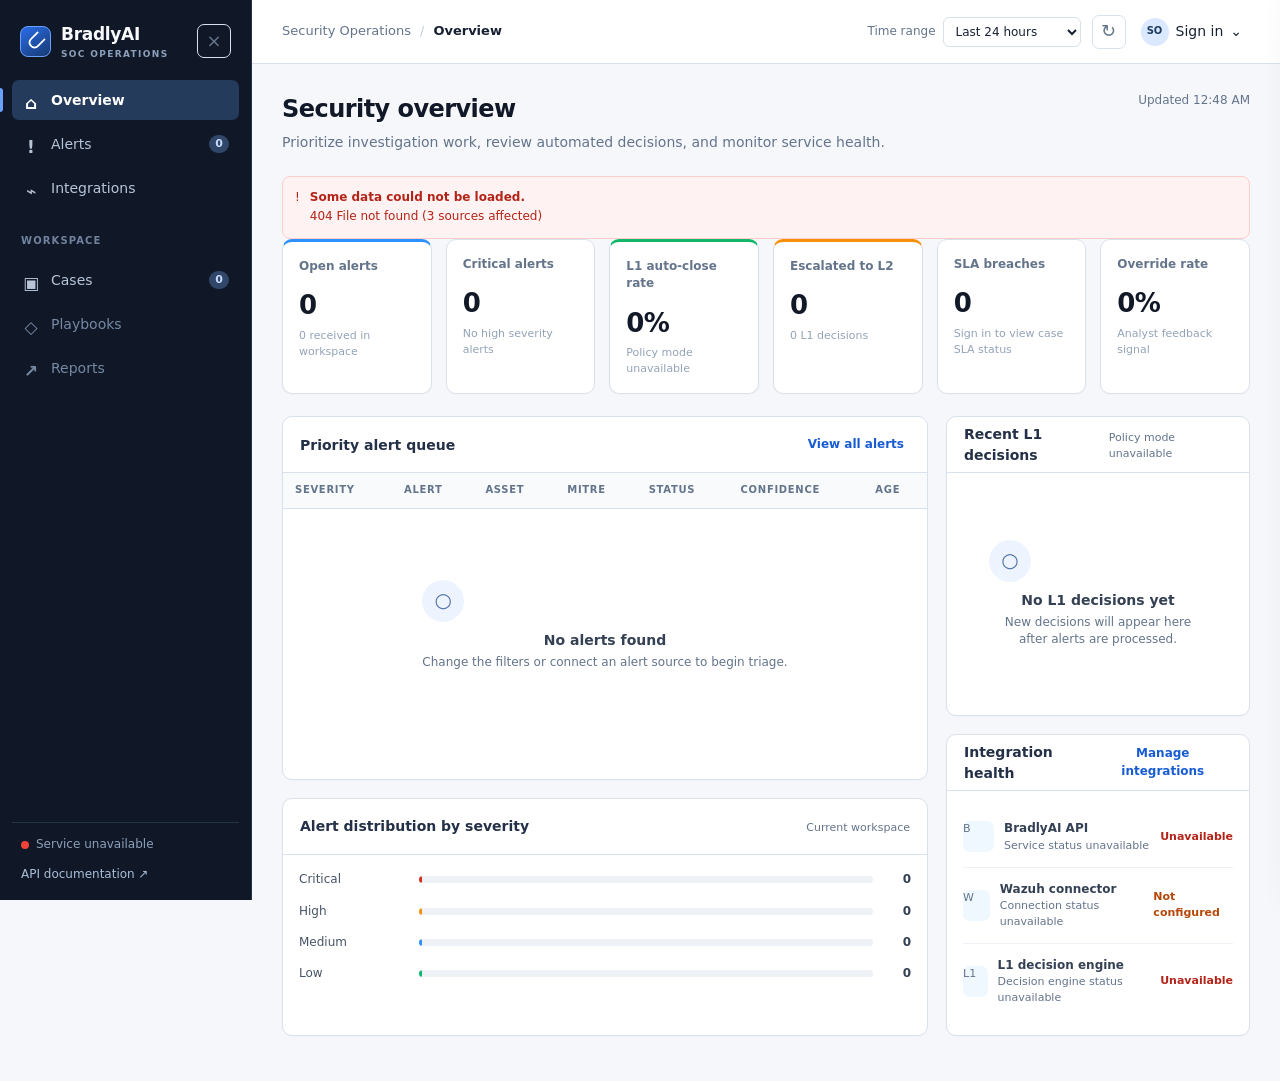
==== commit 6770c1f1: "feat: add analyst case workspace" ====
--- a/bradlyai/static/index.html
+++ b/bradlyai/static/index.html
@@ -31,7 +31,7 @@
 
       <div class="sidebar-section">
         <p class="sidebar-label">WORKSPACE</p>
-        <button class="nav-item muted" disabled title="Available in a later pilot release"><span class="nav-icon">▣</span><span>Cases</span><span class="soon">SOON</span></button>
+        <button class="nav-item" data-page="cases"><span class="nav-icon">▣</span><span>Cases</span><span class="nav-count" id="nav-case-count">0</span></button>
         <button class="nav-item muted" disabled title="Available in a later pilot release"><span class="nav-icon">◇</span><span>Playbooks</span></button>
         <button class="nav-item muted" disabled title="Available in a later pilot release"><span class="nav-icon">↗</span><span>Reports</span></button>
       </div>
